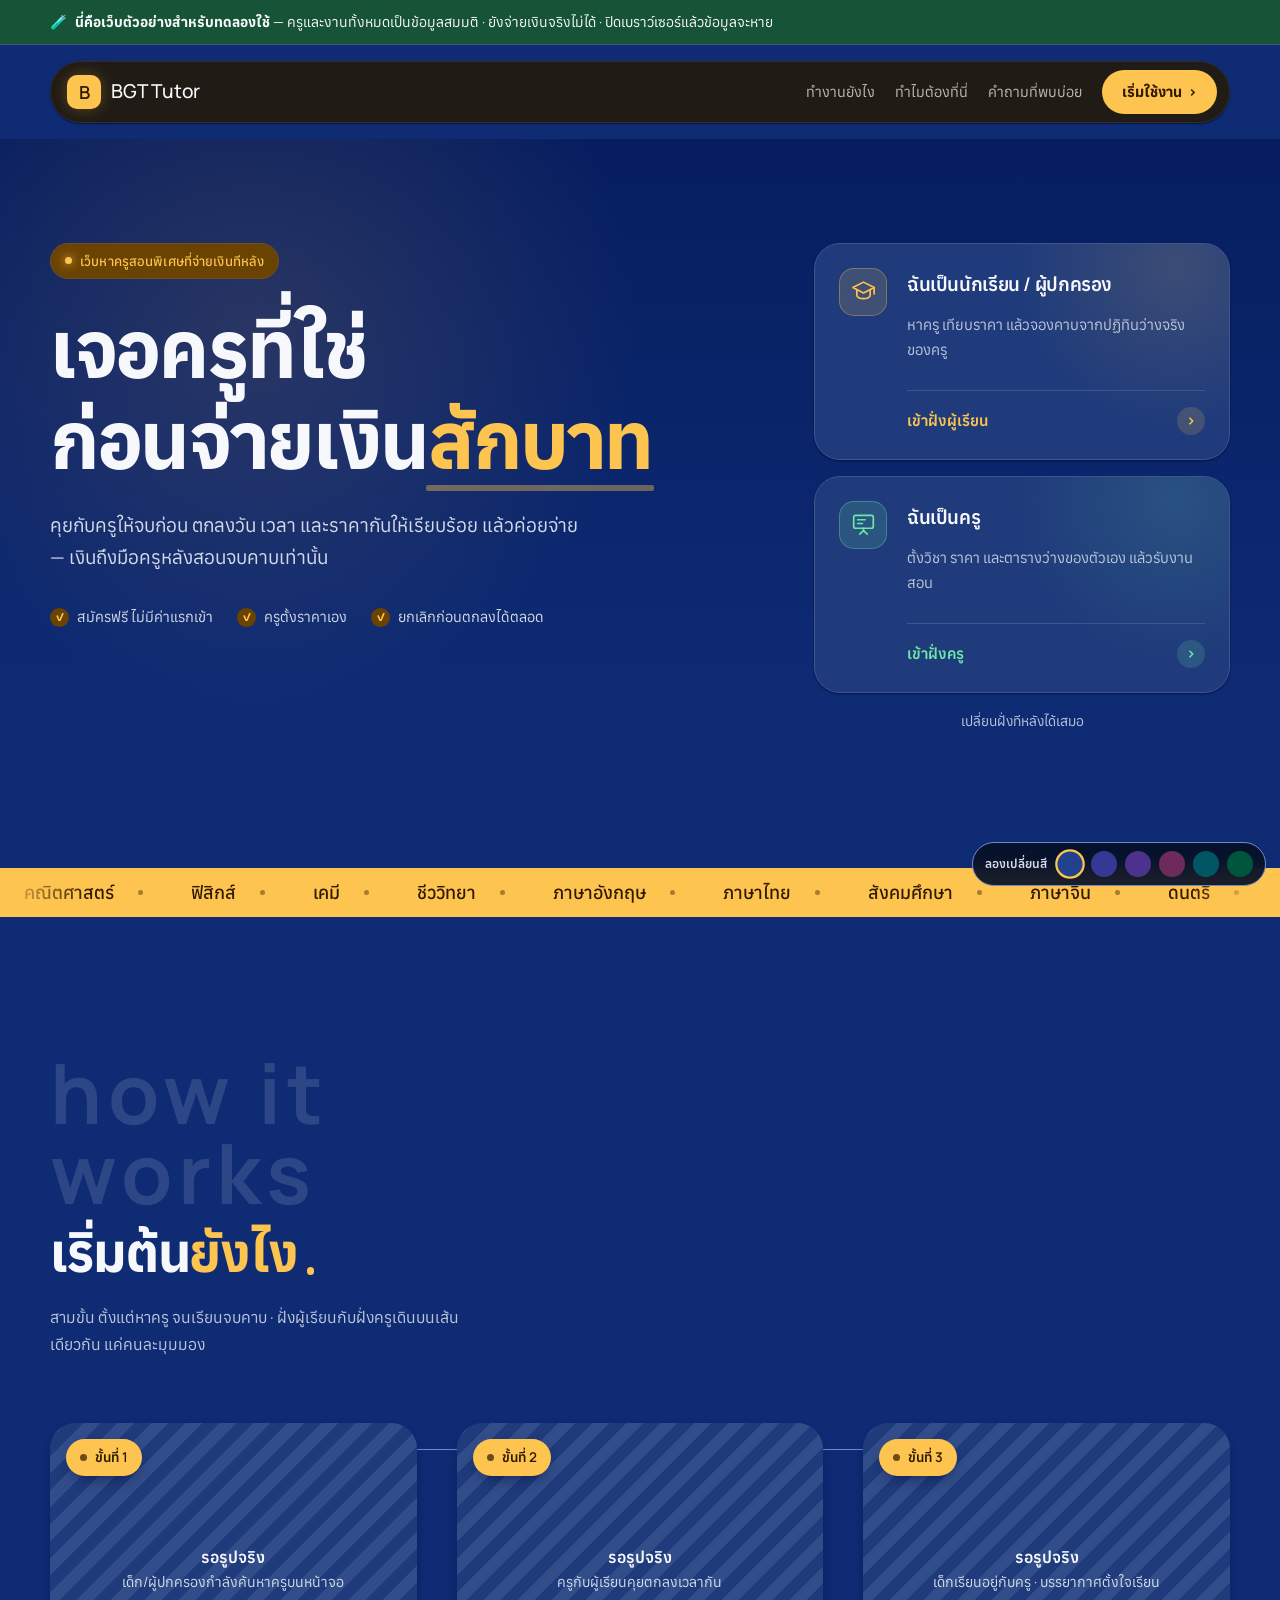
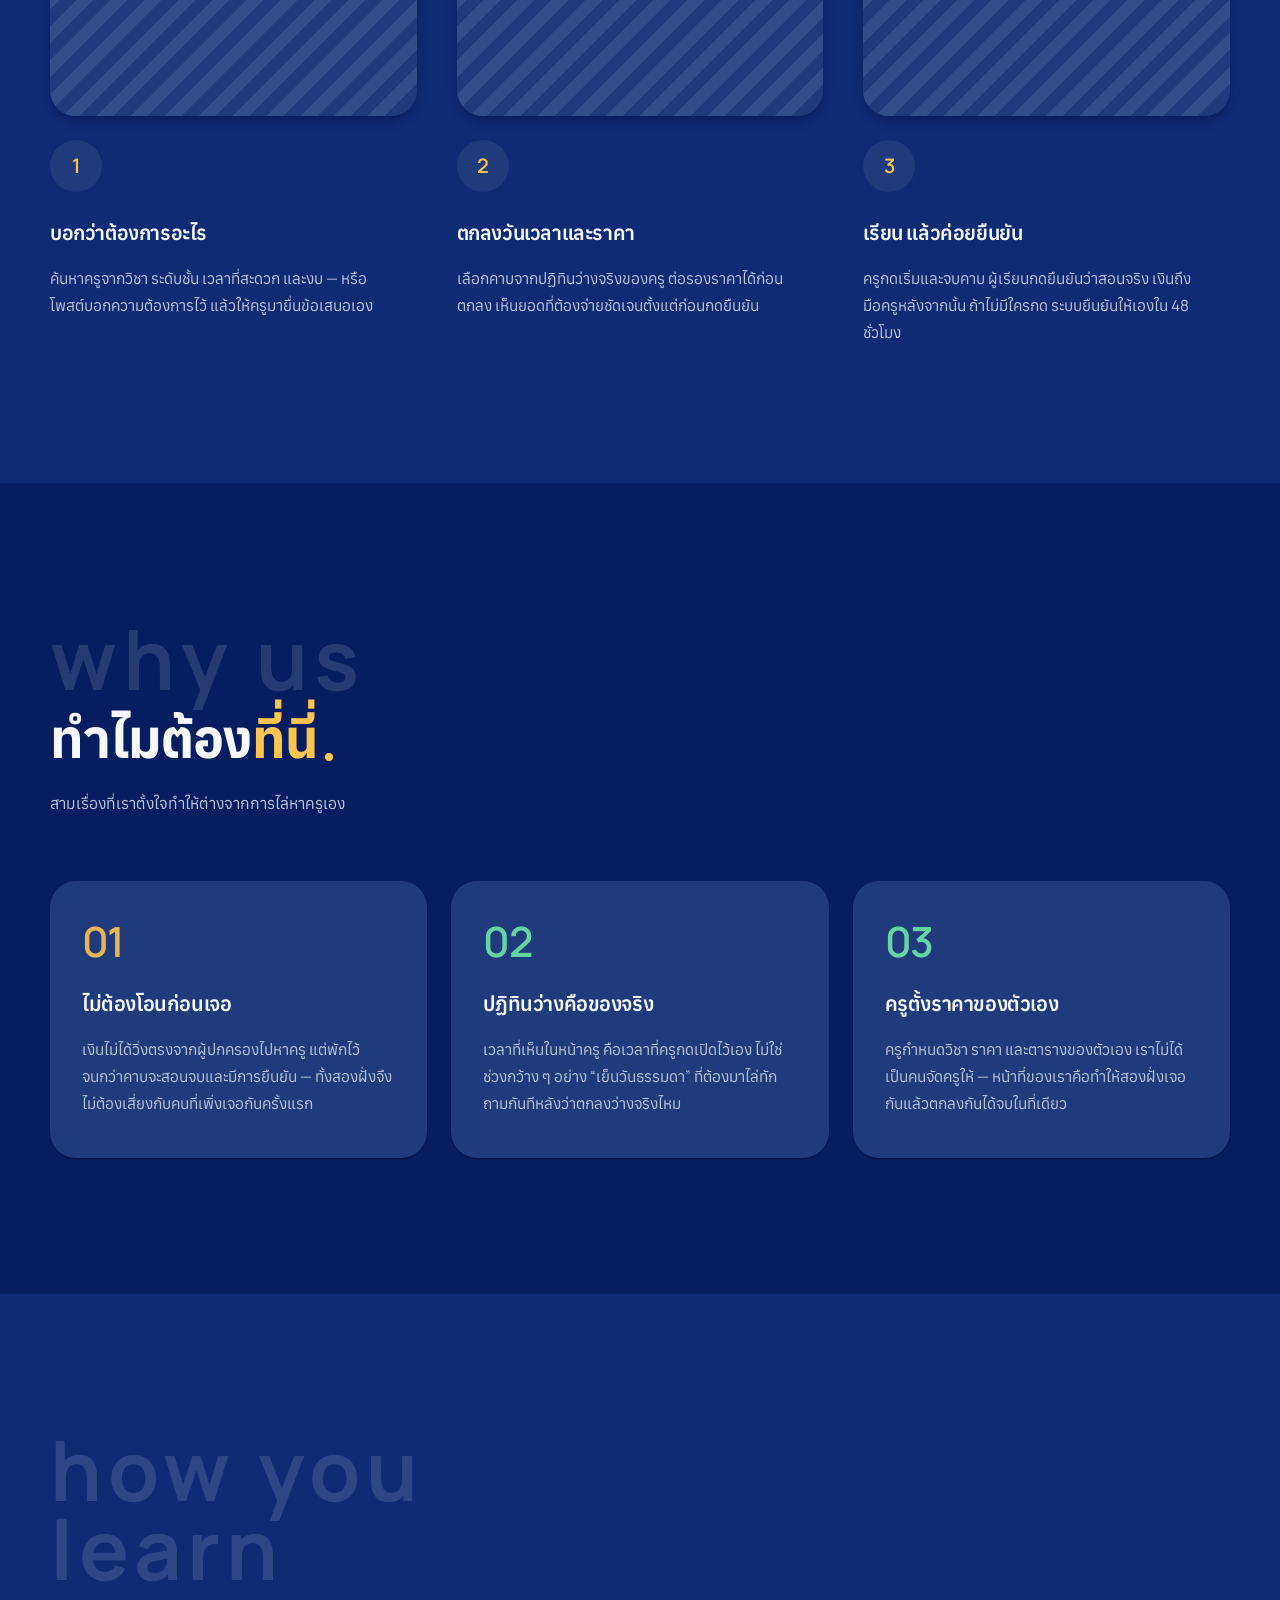
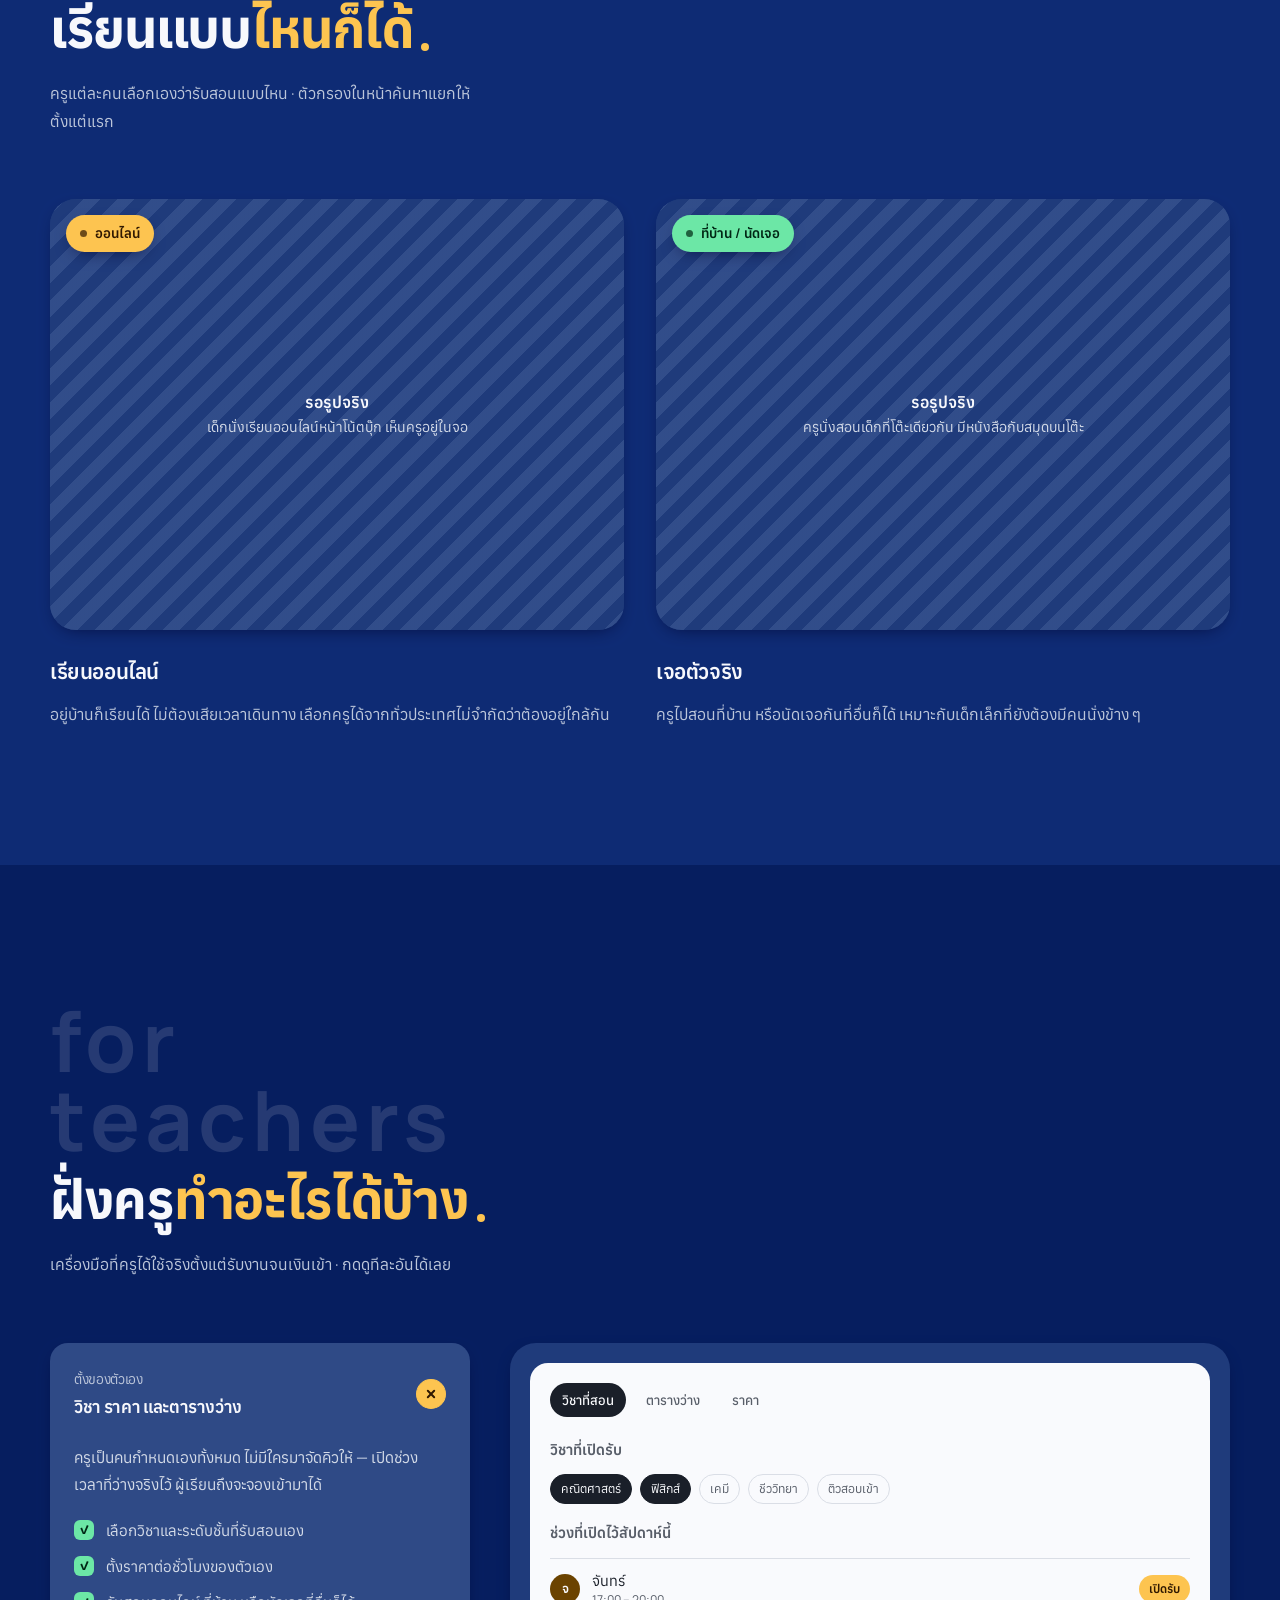
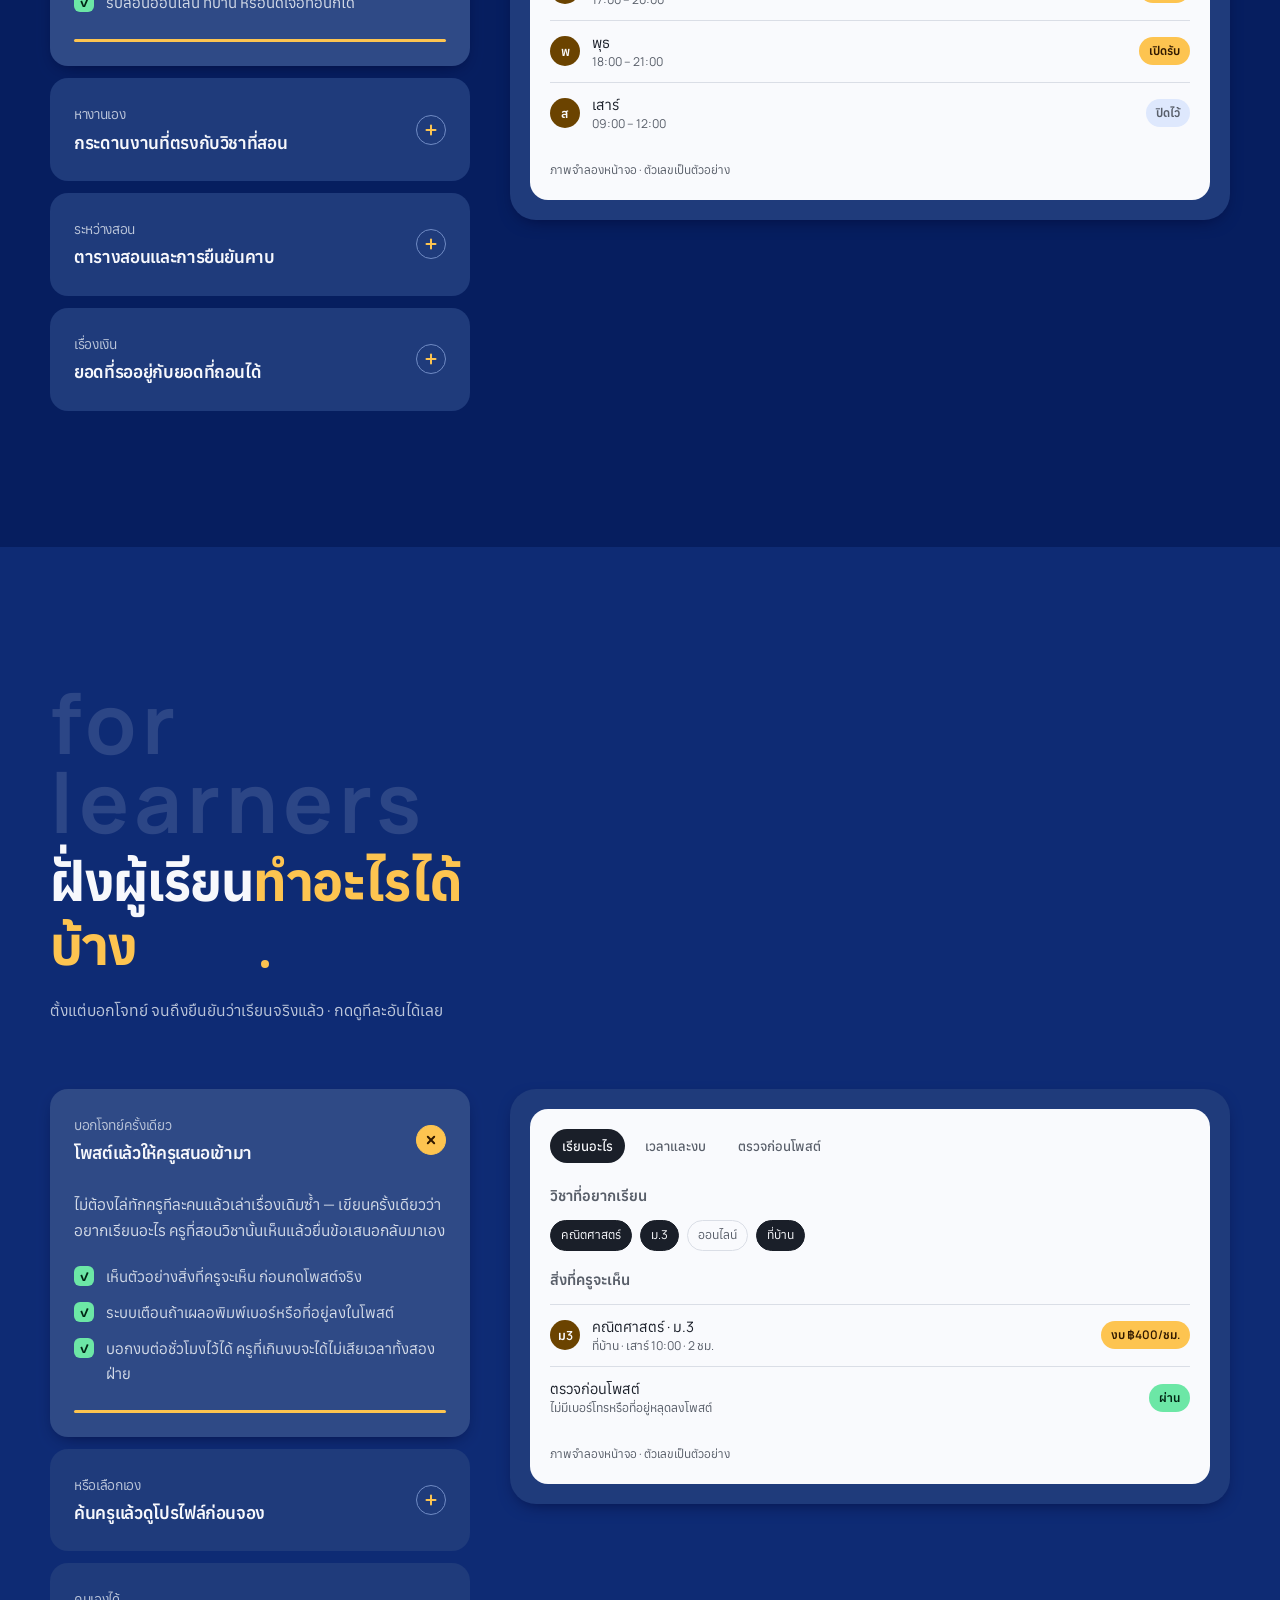
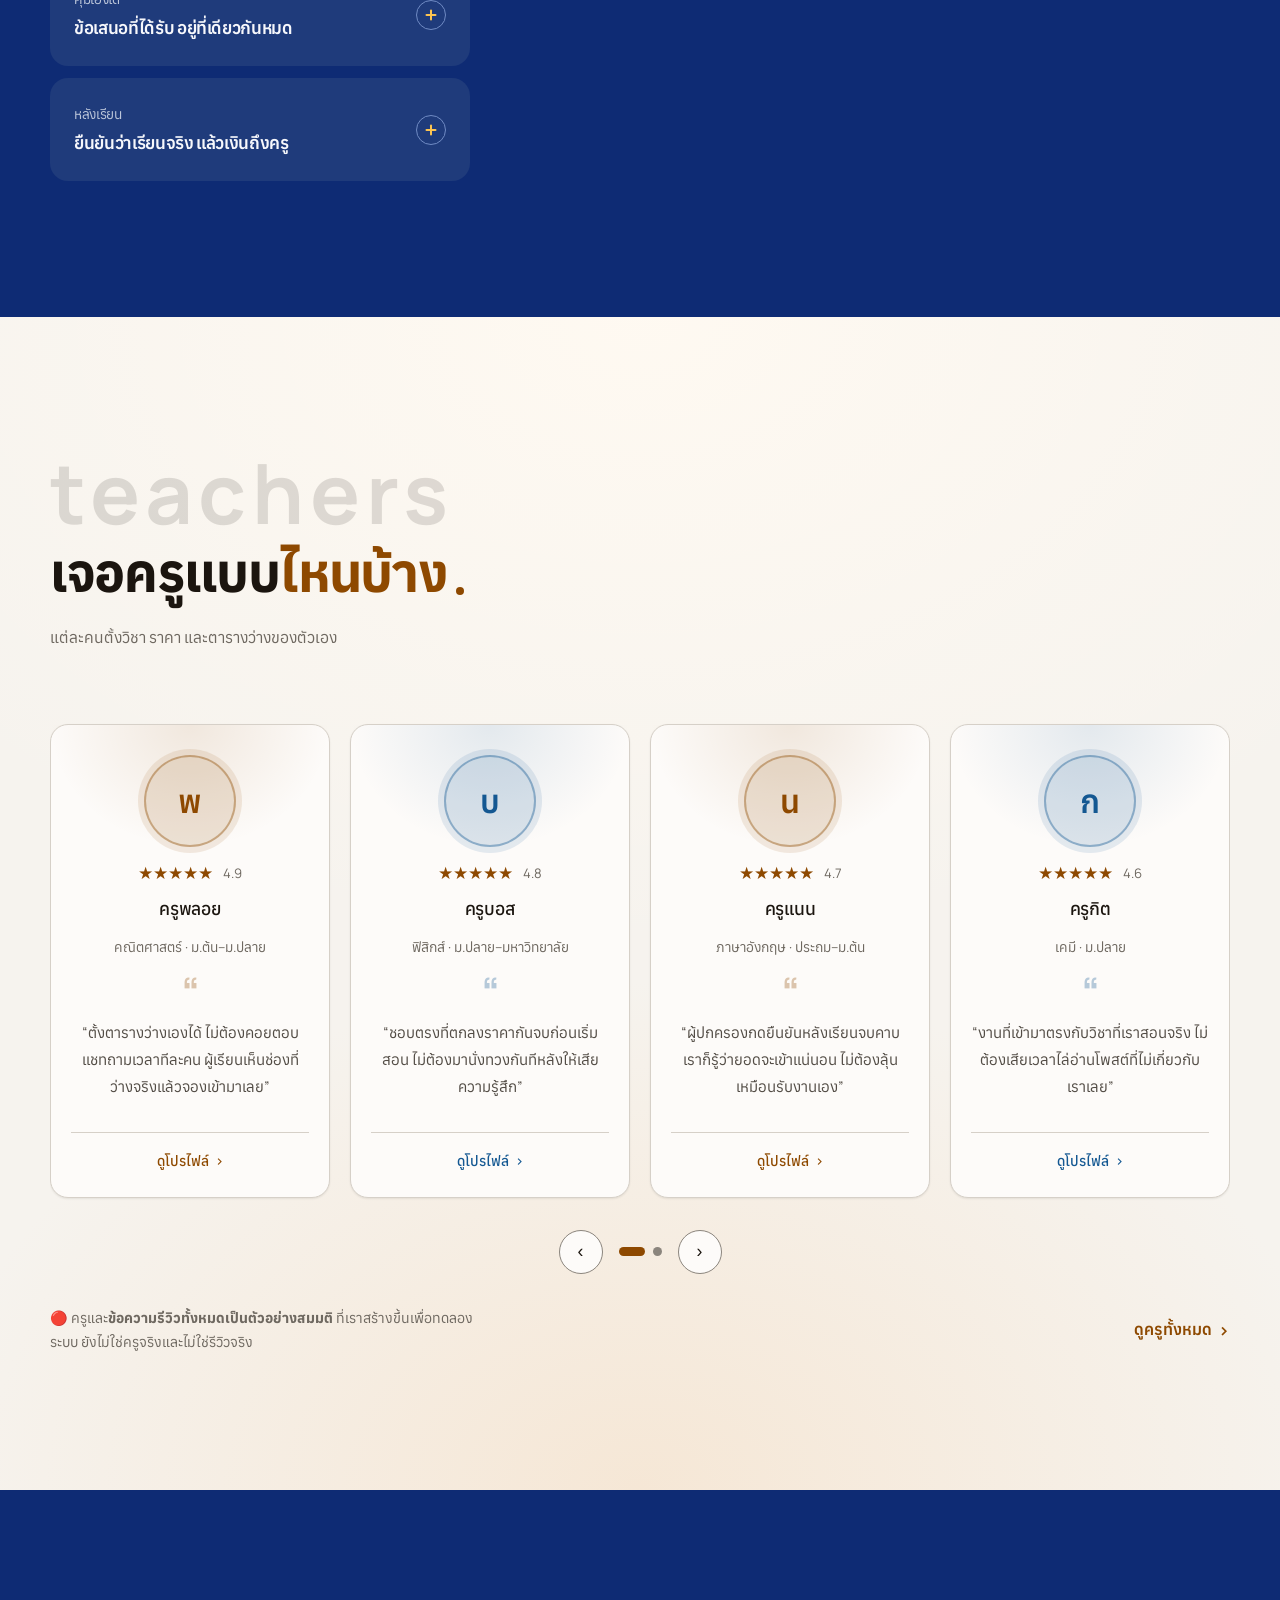
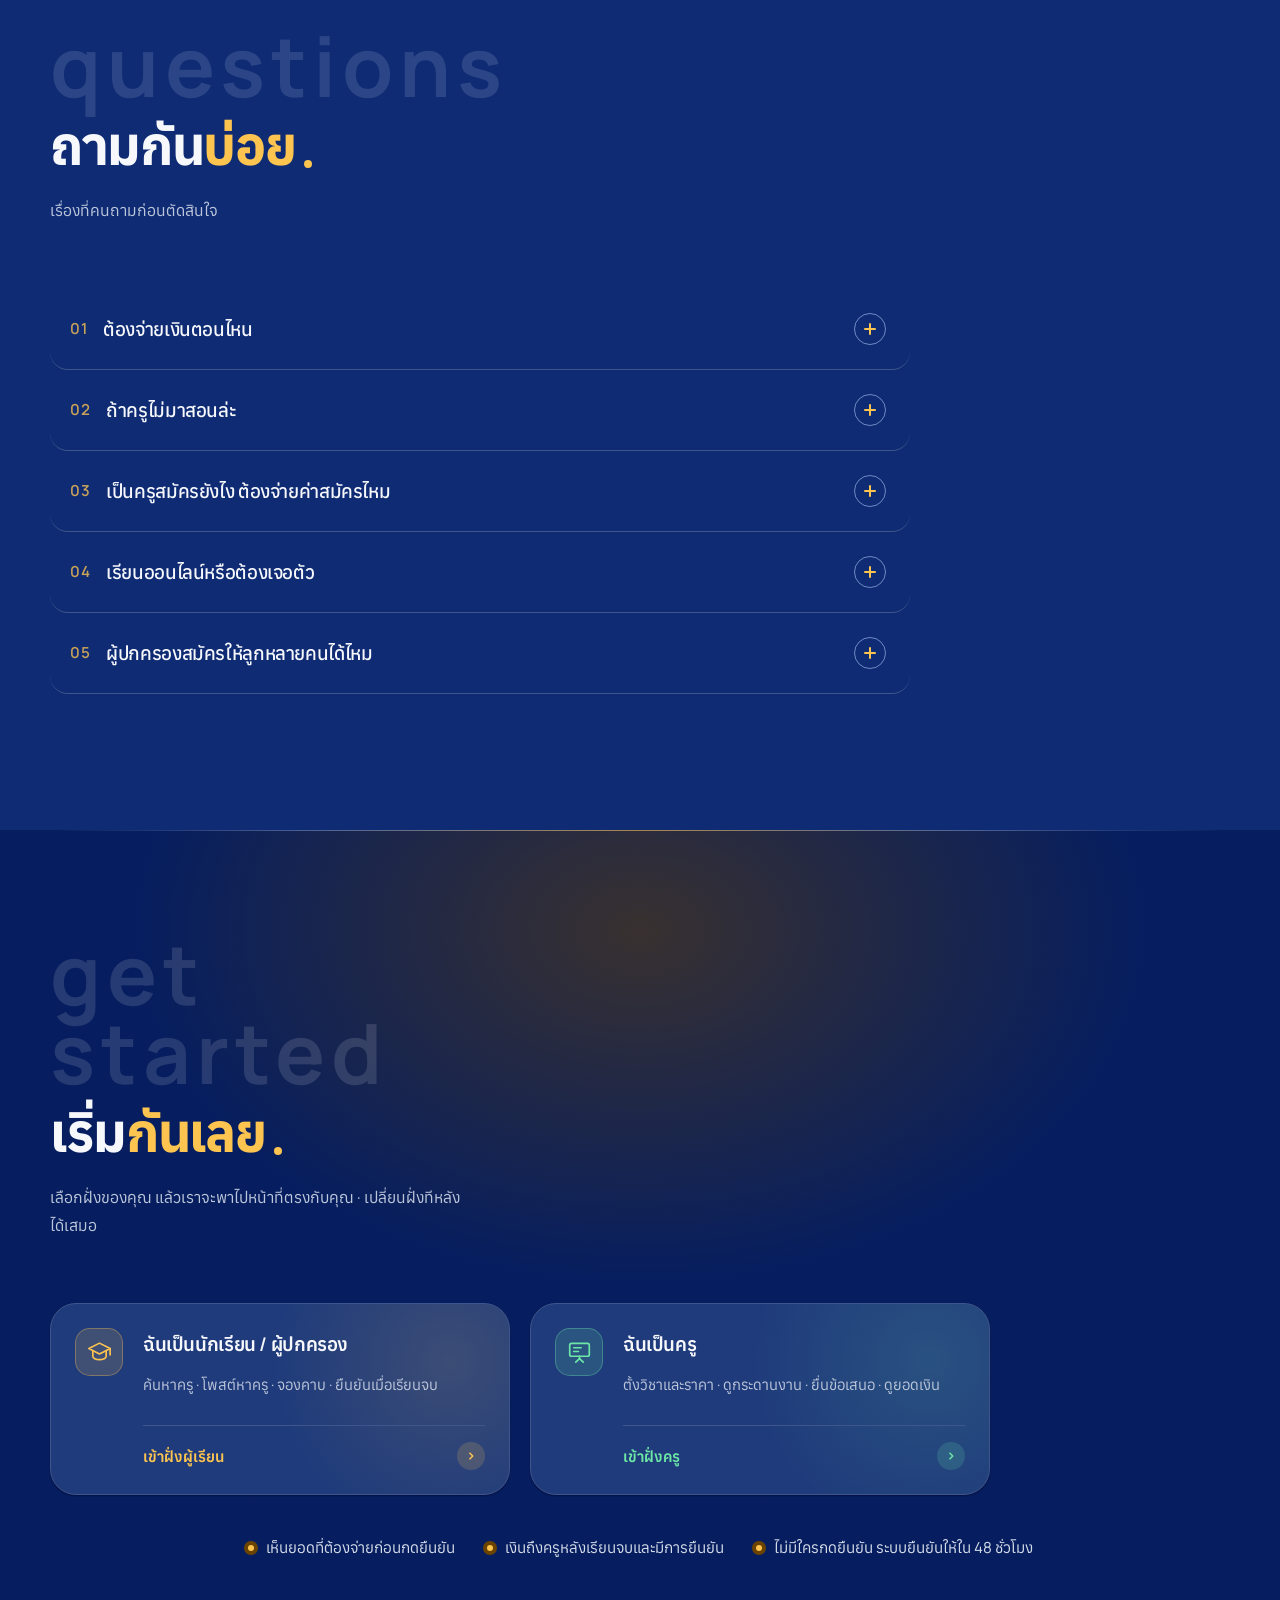
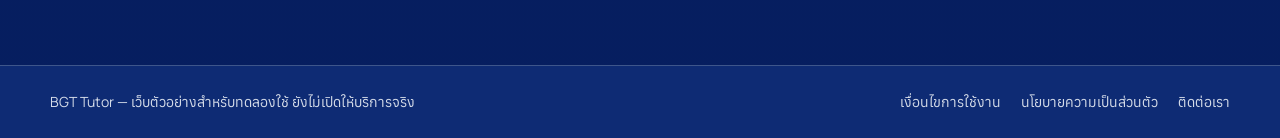
==== index.html @ 6562adda "ต้นแบบเว็บ BGT Tutor — ฝั่งครู 5 หน้า + ฝั่งผู้เรียน 7 หน้า HTML/CSS/JS ล้วน ไม่มี build step - teac" ====
<!DOCTYPE html>
<!--
  หน้าแรกตัวจริง v2 — สร้าง 2026-08-27 · รื้อรอบ 2 ตามแนว Apple 2026-08-28

  🔴 ประวัติการเลือกธีม (อย่าวนกลับไปเสนอของที่ตกไปแล้ว):
     - "ครามสด" (คราม+ปะการัง พื้นสว่าง) -> ❌ Owner ตีตก: "ดูงานเขียนเว็บปี ค.ศ.2000-2002"
     - "หมึกกลางคืน" (พื้นเข้ม+เขียวมิ้นต์) -> ✅ ชอบพื้นเข้ม / ❌ เขียวมิ้นต์ "ประหลาดสำหรับเว็บการศึกษา"
     -> ธีมที่ใช้ = พื้นเข้มโทนอุ่น + เหลืองอำพัน (แสงโคมไฟอ่านหนังสือ)

  🍎 รอบ 2 — Owner สั่ง "ไปศึกษาเว็บ Apple" (LOG 186) สิ่งที่เอามาใช้:
     1. ซอยหน้าเป็น "แผ่น" (slab) เรียงลงมา แต่ละแผ่นจบในตัว มีพื้นหลังของตัวเอง
     2. แผ่นสลับพื้นหลัง — เข้ม / เข้มอ่อนลง / **แทรกแผ่นสว่าง 1 แผ่นกลางหน้า**
     3. หัวเรื่องแต่ละแผ่นใหญ่มากและวางกลาง + คำอธิบายบรรทัดเดียว
     4. CTA เป็นลิงก์ตัวหนังสือ + ลูกศร ไม่ใช่ปุ่มทึบ
     5. ทิ้งการ์ดขอบบาง -> เปลี่ยนเป็นแผ่นทึบมุมโค้งใหญ่ ไม่มีขอบ
     ❌ ไม่เอามา: รูปสินค้าเป็นพระเอก (เราไม่มีรูปจริง ใส่รูปสต็อกจะดูโหลกว่าเดิม)

  🔴 สำหรับ session ถัดไป:
  1. หน้านี้ประกาศสีเองใน :root "ทับ" tokens.css โดยตั้งใจ -> 10 หน้าที่ approve ไม่ถูกกระทบ
     ถ้า Owner เคาะ ต้องย้าย :root ไปทับ tokens.css + แก้ design.md + ไล่ดูทั้ง 11 หน้า
  2. กฎ design.md ที่แหกไว้: ข้อ 4 (พื้นเข้ม · สมอสี 72 · สีเน้น 2 ตัว · มีตารางเส้น+แสงจาง)
     ข้อ 5 (Kanit+Noto Sans Thai) · ข้อ 7 (motion 4 ชิ้น) · ข้อ 8 (ไม่มีปุ่มทึบเลย)
  3. ครูตัวอย่างเป็นข้อมูลสมมติ ห้ามใส่ตัวเลขที่ยังไม่มีจริง
-->
<html lang="th">
<head>
<meta charset="UTF-8">
<meta name="referrer" content="same-origin">
<meta name="viewport" content="width=device-width, initial-scale=1">
<meta name="color-scheme" content="dark">
<title>BGT Tutor — หาครูสอนพิเศษที่ใช่ สำหรับลูกคุณ</title>
<link rel="preconnect" href="https://fonts.googleapis.com">
<link rel="preconnect" href="https://fonts.gstatic.com" crossorigin>
<link href="https://fonts.googleapis.com/css2?family=Anuphan:wght@300..700&family=Manrope:wght@300..800&display=swap" rel="stylesheet">
<link rel="stylesheet" href="shared/tokens.css">
<style>
/* Hallmark · pre-emit critique: P5 H5 E5 S5 R4 V5
 * genre: atmospheric x modern-minimal · macrostructure: Marquee Hero + Feature Stack (แผ่นเรียง)
 * theme: หมึกอุ่น-อำพัน · nav: N5 Floating pill ติดหนึบ · footer: Ft2
 * enrichment: Tier-A pure CSS (ตารางเส้น + แสงอุ่น) · ไม่มีไฟล์รูปสักไฟล์
 * motion 4 ชิ้น: hero settle · reveal ตอนเลื่อน · แผ่นย่อยยก · ลูกศร FAQ หมุน
 */

/* ═══════ ธีม "น้ำเงินแบรนด์ + อำพัน" (v3 · 2026-08-30) ═══════
   🔴 ที่มา: Owner ส่งภาพ GoStudent + Outschool มาแล้วบอกว่าชอบทั้งคู่
   สิ่งที่ 2 เว็บนั้นมีเหมือนกันและของเดิม (v2) ไม่มี:
     1. พื้นไม่ใช่ "เทาเข้มกลาง ๆ" แต่เป็น **สีแบรนด์สด** เต็มพื้นที่
     2. สลับแผ่นสี <-> แผ่นสว่าง ตลอดหน้า
     3. รูปถ่ายจริงของคนเรียน + ป้ายกลมลอยบนรูป
     4. ตัวหนังสือหัวเรื่องหนากว่าปกติมาก
   -> v3 = เอาอำพันที่ Owner ผ่านแล้วมาวางบนพื้นน้ำเงินแทนพื้นเกือบดำ
      (อำพันบนน้ำเงิน = คู่สีเดียวกับปุ่มเหลืองบนพื้นม่วงของ Outschool)
   ⚠️ ห้ามขยับ lightness โดยไม่ตรวจ contrast ซ้ำ */
:root{
  /* 🔑 สีแบรนด์ทั้งชุดคุมด้วย 2 ตัวเลขนี้ตัวเดียว — เปลี่ยน 2 บรรทัดนี้ = เปลี่ยนสีทั้งเว็บ
     --bh = องศาสี (hue) · --bc = ความสด (chroma)
     ชุดสีสำเร็จอยู่ในบล็อก [data-theme] ข้างล่าง (แถบเลือกสีมุมจอเรียกใช้) */
  --bh: 264;      /* น้ำเงิน */
  --bc: 0.130;

  --paper:      oklch(32%   var(--bc)                       var(--bh));
  --paper-2:    oklch(27%   calc(var(--bc) * .92)           var(--bh));
  --surface:    oklch(37%   calc(var(--bc) * .88)           var(--bh));
  --surface-2:  oklch(42%   calc(var(--bc) * .81)           var(--bh));

  --ink:        oklch(98%   0.005 var(--bh));
  --ink-2:      oklch(89%   0.020 var(--bh));
  /* 82.5% ไม่ใช่ 81% — ที่ 81% ชุดสี teal ตกเกณฑ์ที่ 4.45:1 (วัดจริง 2026-08-30) */
  --muted:      oklch(82.5% 0.030 var(--bh));

  --accent:      oklch(85%   0.145 82);   /* เหลืองอำพัน — สีเน้นเดิมที่ Owner ผ่านแล้ว */
  --accent-text: oklch(85%   0.145 82);
  --accent-ink:  oklch(24%   0.060 70);
  --accent-soft: oklch(42%   0.090 72);

  --accent-2:      oklch(84% 0.145 158);  /* เขียวมิ้นต์ = สีรอง แยกฝั่งครู (ท่า GoStudent) */
  --accent-2-text: oklch(84% 0.145 158);
  --accent-2-soft: oklch(40% 0.080 158);

  --rule:    oklch(46% calc(var(--bc) * .7) var(--bh));
  --rule-2:  oklch(64% calc(var(--bc) * .7) var(--bh));
  --focus:   oklch(85% 0.145 82);
  --subject: oklch(84% 0.145 158);
  --subject-ink: oklch(24% 0.060 158);

  /* 🔤 ฟอนต์ชุดใหม่ 2026-08-30 (LOG 193) — เลิกใช้ Kanit
     เหตุผล: Owner ว่า "ฟอนต์มันดูไม่มืออาชีพเลย" · Kanit เป็นฟอนต์ display ที่ใช้เกลื่อน
     ในโฆษณาไทย/ปกคลิป เลยอ่านแล้วรู้สึกทั่วไป ยิ่งน้ำหนัก 700 ยิ่งชัด
     🔑 เรียง Manrope ไว้หน้า Anuphan โดยตั้งใจ:
        Manrope ไม่มีชุดอักษรไทย -> ตัวอังกฤษกับตัวเลขได้ Manrope (ฟอนต์ตัวจริงของ GoStudent)
        ส่วนตัวไทยตกไปใช้ Anuphan (Cadson Demak) โดยอัตโนมัติ = ได้ทั้งสองอย่างในสแตกเดียว
     ⚠️ ห้ามสลับลำดับ ถ้าเอา Anuphan ขึ้นก่อน ตัวอังกฤษจะไม่ได้ Manrope */
  --f-display: 'Manrope','Anuphan','Noto Sans Thai',system-ui,sans-serif;
  --f-body:    'Manrope','Anuphan','Noto Sans Thai','Leelawadee UI',Tahoma,sans-serif;

  --s1:4px; --s2:8px; --s3:12px; --s4:16px; --s5:20px; --s6:24px;
  --s8:32px; --s10:40px; --s12:48px; --s16:64px; --s20:80px; --s24:104px; --s32:136px;

  --r-sm:8px; --r-md:12px; --r-lg:18px; --r-xl:26px; --r-pill:999px;

  --ease-out:cubic-bezier(.16,1,.3,1);
  --dur-1:130ms; --dur-2:220ms; --dur-3:520ms;

  --lift-1:0 1px 2px oklch(12% .09 var(--bh)/.55);
  --lift-2:0 6px 18px -8px oklch(12% .09 var(--bh)/.75);
  --lift-3:0 22px 46px -22px oklch(12% .09 var(--bh)/.9);
}

/* ═══════ แผ่นสว่าง — ท่าของ Apple: แทรกแผ่นสว่างกลางหน้ามืด ═══════
   สลับค่า token เฉพาะในขอบเขตนี้ ไม่ได้แตะ :root
   ผ่าน WCAG ครบ 9 คู่ — เนื้อความ 16.37:1 · ลิงก์อำพันเข้ม 6.11:1 · ขอบ 3.29:1 */
.slab--light{
  --paper:      oklch(96.5% 0.008 78);
  --paper-2:    oklch(93.5% 0.010 78);
  --surface:    oklch(99%   0.004 78);
  --surface-2:  oklch(93.5% 0.010 78);
  --ink:        oklch(20%   0.015 68);
  --ink-2:      oklch(42%   0.014 70);
  --muted:      oklch(52%   0.014 70);
  --accent-text:   oklch(48% 0.125 62);   /* อำพันเข้มขึ้น เพื่ออ่านออกบนพื้นสว่าง */
  --accent-soft:   oklch(93% 0.045 72);
  --accent-2-text: oklch(45% 0.115 250);
  --accent-2-soft: oklch(92% 0.040 250);
  --rule:    oklch(86% 0.013 78);   /* เข้มขึ้นนิดเพื่อให้ขอบการ์ดขาวยังเห็นบนพื้นไล่สี */
  --rule-2:  oklch(62% 0.014 78);
  --focus:   oklch(48% 0.125 62);
  --subject: oklch(45% 0.100 152);
  --subject-ink: oklch(99% 0.004 78);
  --lift-1:0 1px 2px oklch(20% .015 68/.08);
  --lift-2:0 8px 22px -10px oklch(20% .015 68/.22);
  --lift-3:0 22px 46px -22px oklch(20% .015 68/.3);
  color:var(--ink);
  /* ลูกเล่นที่ยืมจาก orange-thailand: พื้นไล่สีอุ่นอ่อน ๆ ไม่ใช่พื้นเรียบตัน
     ⚠️ จุดที่เข้มสุดของไล่สี = oklch(93.5%) -> หมึก 20% ยังได้ 14.9:1 (เกณฑ์ 4.5) */
  background:
    radial-gradient(120% 90% at 50% 0%, oklch(98.5% .012 78) 0%, transparent 60%),
    radial-gradient(90% 70% at 50% 100%, oklch(93.5% .028 72) 0%, transparent 62%),
    var(--paper);
}

*{box-sizing:border-box}
html,body{margin:0;padding:0;overflow-x:clip}
html{scroll-behavior:smooth;background:oklch(16.5% .010 68)}
@media (prefers-reduced-motion: reduce){html{scroll-behavior:auto}}
body{
  background:var(--paper);color:var(--ink);font-family:var(--f-body);
  line-height:1.7;-webkit-font-smoothing:antialiased;text-rendering:optimizeLegibility;
}
a{color:inherit}
:focus-visible{outline:2px solid var(--focus);outline-offset:3px;border-radius:var(--r-sm)}
.wrap{width:min(1180px,100% - 44px);margin-inline:auto}
@media(max-width:430px){.wrap{width:min(1180px,100% - 28px)}}

.skip{position:absolute;left:-9999px}
.skip:focus{
  left:var(--s4);top:var(--s4);z-index:600;background:var(--surface);color:var(--ink);
  padding:var(--s3) var(--s4);border-radius:var(--r-md);box-shadow:var(--lift-3);
  min-height:44px;display:inline-flex;align-items:center;
}

/* ── แถบพูดความจริงว่ายังเป็นต้นแบบ (SYSTEM ข้อ 7) ────────────── */
.proto{background:var(--accent-2-soft);color:var(--ink);font-size:.875rem;border-bottom:1px solid var(--rule)}
.proto .wrap{padding:10px 0;display:flex;gap:var(--s2);align-items:flex-start}

/* ── N5 Floating pill · ติดหนึบบนสุด ────────────────────────── */
.nav{position:sticky;top:0;z-index:200;padding-block:var(--s4);transition:padding var(--dur-2) var(--ease-out)}
.nav::before{content:"";position:absolute;inset:0;background:oklch(16.5% .010 68);opacity:0;
  transition:opacity var(--dur-2) var(--ease-out)}
.nav.is-stuck{padding-block:var(--s2)}
.nav.is-stuck::before{opacity:1}
.pill{
  position:relative;width:min(1180px,100% - 44px);margin-inline:auto;
  display:flex;align-items:center;gap:var(--s4);
  background:oklch(22.5% .013 68);border:1px solid oklch(30% .012 68);border-radius:var(--r-pill);
  padding:var(--s2) var(--s3) var(--s2) var(--s4);min-height:60px;box-shadow:var(--lift-1);
  transition:box-shadow var(--dur-2) var(--ease-out),border-color var(--dur-2) var(--ease-out);
  color:oklch(98% .005 260);
}
.nav.is-stuck .pill{box-shadow:0 6px 18px -8px oklch(12% .09 264/.75);border-color:oklch(64% .09 264)}
@media(max-width:430px){.pill{width:min(1180px,100% - 28px);border-radius:var(--r-lg)}}
.logo{display:flex;align-items:center;gap:10px;text-decoration:none;font-weight:500;min-height:44px}
.logo-mark{
  width:34px;height:34px;border-radius:10px;flex:none;
  background:oklch(85% .145 82);color:oklch(24% .06 70);
  display:grid;place-items:center;font-family:var(--f-display);font-weight:600;font-size:18px;
  box-shadow:0 0 18px -4px oklch(80% .135 72/.55);
}
.logo-text{font-family:var(--f-display);font-weight:500;font-size:1.2rem;letter-spacing:-.01em}
.nav-links{margin-inline-start:auto;display:flex;align-items:center;gap:var(--s2) var(--s5);
  font-size:.9rem;flex-wrap:wrap;justify-content:flex-end}
.nav-links a{
  min-height:44px;display:inline-flex;align-items:center;text-decoration:none;
  color:oklch(79% .012 78);white-space:nowrap;position:relative;
}
.nav-links a::after{
  content:"";position:absolute;left:0;right:0;bottom:11px;height:2px;background:oklch(85% .145 82);
  transform:scaleX(0);transform-origin:left;transition:transform var(--dur-2) var(--ease-out);
}
.nav-links a:hover{color:oklch(98% .005 260)}
.nav-links a:hover::after{transform:scaleX(1)}
.nav-side{color:oklch(81% .03 260);white-space:nowrap;font-size:.86rem}
@media(max-width:700px){.nav-links .hide-sm{display:none}}

/* ══════════════ แผ่น (slab) — หน่วยหลักของหน้านี้ ══════════════
   Apple: แต่ละก้อนจบในตัว มีพื้นหลังของตัวเอง เว้นบน-ล่างเยอะ */
.slab{padding-block:var(--s32);position:relative;overflow:clip}
@media(max-width:760px){.slab{padding-block:var(--s20)}}
.slab--dim{background:var(--paper-2)}
.slab--tight{padding-block:var(--s24)}

/* หัวแผ่น — ชิดซ้าย (ท่า Orange · อ่านลื่นกว่าวางกลาง)
   ลำดับ: หมุดคำใหญ่ -> ป้ายเล็ก -> หัวเรื่อง -> บรรทัดขยาย */
.slab-head{text-align:left;max-width:34ch;margin-bottom:var(--s16)}
@media(max-width:760px){.slab-head{margin-bottom:var(--s10)}}
.slab-head.is-wide{max-width:42ch}

/* 🔴 หมุดคำใหญ่ — ยืมท่า Orange (เขาใช้ 68-85px หนา 900 ถ่าง 15px)
   ⚠️ ใช้ "คำอังกฤษ" เท่านั้น ห้ามใช้ภาษาไทย — ถ่างตัวอักษรกว้างแบบนี้
      จะทำให้สระบน-ล่าง/วรรณยุกต์ของไทยหลุดจากพยัญชนะ (กับดักเดียวกับตัวหนังสือแนวตั้ง)
   เว็บ Orange เองก็เป็นเว็บไทยแต่ใช้หมุดเป็นอังกฤษเหมือนกัน */
.slab-mark{
  display:block;font-family:var(--f-display);font-weight:700;
  font-size:clamp(2.4rem,7vw,5.2rem);line-height:.95;letter-spacing:.07em;
  color:var(--ink);opacity:.13;margin:0 0 var(--s2);
  text-transform:lowercase;user-select:none;
}
/* ❌ .eyebrow-sm ถูกตัดทิ้ง 2026-08-28 — 2 เหตุผล:
   1. ซ้ำซ้อนกับหมุดคำใหญ่ที่บอกหมวดอยู่แล้ว
   2. 🔴 ป้ายเป็นภาษาไทยแต่ถ่างตัวอักษรกว้างแบบ Orange (.26em) -> สระบน-ล่างหลุดจากพยัญชนะ
      (กับดักเดียวกับ HP1 vertical-rail ที่ Owner ทักไปแล้ว) */
/* น้ำหนัก 500 ไม่ใช่ 600 — ท่า Orange: ความเด่นมาจาก "ขนาด" ไม่ใช่ "ความหนา" */
/* ⚠️ ใช้ break-word ไม่ใช่ anywhere — anywhere ตัดกลางคำไทยได้ (สระ/วรรณยุกต์แยกจากพยัญชนะ)
   break-word ตัดเฉพาะตอนคำยาวเกินกล่องจริง ๆ และปล่อยให้เบราว์เซอร์ตัดคำไทยตามหลักภาษา */
.slab-head h2{
  font-family:var(--f-display);font-weight:700;
  font-size:clamp(1.9rem,4.6vw,3.3rem);line-height:1.22;letter-spacing:-.025em;
  margin:0;overflow-wrap:break-word;
}
.slab-head h2 em{font-style:normal;color:var(--accent-text);position:relative}   /* คำเน้นสีอำพัน 1 คำต่อหัวข้อ */
/* จุดกลมเล็กท้ายหัวข้อ — ลายเซ็นที่ยืมจาก orange-thailand
   🔴 ต้องเป็น position:absolute เท่านั้น
      ลองมาแล้ว 2 แบบและพังทั้งคู่ (2026-08-28): ::after ของ h2 และ inline-block ใน em
      -> จุดกินความกว้างบรรทัด แล้วตกไปอยู่บรรทัดใหม่คนเดียว (วัดได้ em มี 2 กล่อง คนละบรรทัด)
      absolute = ไม่เข้าไปยุ่งกับการตัดบรรทัดเลย */
.slab-head h2 em::after{
  content:"";position:absolute;left:100%;bottom:.24em;
  width:.15em;height:.15em;border-radius:50%;background:var(--accent-text);
  margin-inline-start:.16em;
}
.slab-sub{
  margin:var(--s5) 0 0;max-width:54ch;color:var(--muted);font-size:.98rem;line-height:1.75;
}

/* ลิงก์แบบ Apple: ตัวหนังสือ + ลูกศร ไม่มีกล่อง ไม่มีพื้น */
.chevlink{
  font-family:var(--f-display);font-weight:600;font-size:1rem;color:var(--accent-text);
  text-decoration:none;min-height:44px;display:inline-flex;align-items:center;gap:6px;
}
.chevlink .arw{transition:transform var(--dur-2) var(--ease-out);font-size:1.15em;line-height:1}
.chevlink:hover .arw{transform:translateX(4px)}
.chevlink:hover{text-decoration:underline;text-underline-offset:6px}
.chevlink--2{color:var(--accent-2-text)}
.link-row{display:flex;gap:var(--s4) var(--s8);flex-wrap:wrap;margin-top:var(--s10)}

/* ปุ่มทึบทรงแคปซูล — ท่า Orange (เขาใช้ "GET A QUOTE" สีทอง)
   🔴 มีได้ปุ่มเดียวทั้งหน้า และต้องไม่ใช่ปุ่มเลือกฝั่ง (2 ประตูต้องเท่ากัน ห้ามชี้นำ)
      -> วางไว้ที่แถบบน ทำหน้าที่แค่ "พาลงไปที่ช่องเลือกฝั่ง" ไม่ได้เลือกฝั่งแทนคน */
.btn-pill{
  background:oklch(85% .145 82);color:oklch(24% .06 70);
  /* 700 ไม่ใช่ 600 — Owner สั่ง 2026-08-30 "ฟอนต์ไทยในปุ่มขอตัวหนาหน่อย ให้สะดุดตา แต่ไม่หนาเกินไป"
     Anuphan ที่น้ำหนักเดียวกันดูบางกว่า Manrope อยู่แล้ว ปุ่มไทยเลยต้องขยับขึ้นหนึ่งขั้น */
  font-family:var(--f-display);font-weight:700;font-size:.9rem;
  border-radius:var(--r-pill);padding:0 var(--s5);min-height:42px;
  display:inline-flex;align-items:center;gap:6px;text-decoration:none;white-space:nowrap;
  transition:transform var(--dur-1) var(--ease-out),box-shadow var(--dur-2) var(--ease-out);
}
.btn-pill:hover{transform:translateY(-1px);box-shadow:0 6px 18px -6px oklch(80% .135 72/.5)}
.btn-pill:active{transform:translateY(0)}
.nav-links a.btn-pill::after{display:none}
/* 🔴 ต้องเขียน .nav-links a.btn-pill (ไม่ใช่ .btn-pill เฉย ๆ)
   เพราะ .nav-links a มีน้ำหนัก selector สูงกว่า จะทับสีตัวหนังสือของปุ่มจนเหลือ 1.01:1
   (Owner เจอเอง 2026-08-28 — ปุ่ม "เริ่มใช้งาน" กลืนกับพื้นปุ่ม)
   ⚠️ ห้ามเปลี่ยนเป็นสีขาว: ขาวบนอำพัน = 1.85:1 ยังตกเกณฑ์ · น้ำตาลเข้มนี้ = 9.52:1 */
.nav-links a.btn-pill,
.nav-links a.btn-pill:hover{color:oklch(24% .06 70)}

/* ══════ แผ่น "ฝั่งครูทำอะไรได้บ้าง" — ท่า Bobbin (Owner ส่งภาพมา 2026-08-30) ══════
   โครงที่ยืมมา: ซ้าย = รายการพับได้ · ขวา = หน้าจอจำลองของแอปที่สลับตามหัวข้อที่เปิด
   ใบที่เปิด = การ์ดสว่าง + รายการติ๊กถูก + เส้นอำพันปิดท้ายใบ
   🔴 หน้าจอจำลองวาดด้วย CSS ล้วน ไม่มีไฟล์รูป — และต้องตรงกับของที่ระบบทำได้จริงเท่านั้น
      ห้ามวาดฟีเจอร์ที่ยังไม่มี (กฎเหล็กข้อ 1: ห้ามขึ้นจอเป็นคำสัญญา) */
.feat{display:grid;gap:var(--s8);grid-template-columns:minmax(0,1fr);align-items:start}
@media(min-width:980px){.feat{grid-template-columns:minmax(0,420px) minmax(0,1fr);gap:var(--s10)}}
.feat-list{display:flex;flex-direction:column;gap:var(--s3)}

.fcard{
  background:var(--surface);border-radius:var(--r-lg);overflow:hidden;
  transition:background var(--dur-2) var(--ease-out),box-shadow var(--dur-2) var(--ease-out);
}
.fcard[open]{background:var(--surface-2);box-shadow:var(--lift-2)}
.fcard summary{
  cursor:pointer;list-style:none;display:flex;align-items:center;gap:var(--s4);
  padding:var(--s6);min-height:44px;
  font-family:var(--f-display);font-weight:600;font-size:1.08rem;letter-spacing:-.02em;
}
.fcard summary::-webkit-details-marker{display:none}
.fcard .ftitle{flex:1 1 auto;min-width:0}
.fcard .flabel{
  display:block;font-family:var(--f-body);font-weight:400;font-size:.86rem;
  color:var(--muted);margin-bottom:2px;
}
/* ปุ่มกลม + -> × (ท่าเดียวกับ Bobbin: ปิดเป็นวงเปล่า เปิดเป็นวงอำพันทึบ) */
.fx{
  flex:none;position:relative;width:30px;height:30px;border-radius:50%;
  border:1px solid var(--rule-2);
  transition:transform var(--dur-2) var(--ease-out),background var(--dur-2) var(--ease-out),
             border-color var(--dur-2) var(--ease-out);
}
.fx::before,.fx::after{
  content:"";position:absolute;left:50%;top:50%;width:11px;height:2px;border-radius:2px;
  background:var(--accent);transform:translate(-50%,-50%);
}
.fx::after{transform:translate(-50%,-50%) rotate(90deg)}
.fcard[open] .fx{transform:rotate(135deg);background:var(--accent);border-color:var(--accent)}
.fcard[open] .fx::before,.fcard[open] .fx::after{background:var(--accent-ink)}
.fcard-body{padding:0 var(--s6) var(--s6)}
.fcard-body>p{margin:0 0 var(--s5);color:var(--ink-2);font-size:.96rem;line-height:1.75}
.fticks{list-style:none;margin:0;padding:0;display:flex;flex-direction:column;gap:var(--s3)}
.fticks li{display:flex;align-items:flex-start;gap:var(--s3);font-size:.94rem;color:var(--ink-2);line-height:1.6}
.fticks .tk{
  flex:none;width:20px;height:20px;border-radius:6px;margin-top:1px;
  background:var(--accent-2);color:oklch(24% .06 158);
  display:grid;place-items:center;font-size:12px;font-weight:700;
}
/* เส้นอำพันปิดท้ายใบที่เปิด — ลายเซ็นของ Bobbin */
.fcard[open] .fcard-body::after{
  content:"";display:block;height:3px;border-radius:3px;background:var(--accent);
  margin-top:var(--s6);
}

/* ── หน้าจอจำลอง (ขวา) ─────────────────────────────────────── */
.feat-view{
  position:relative;border-radius:var(--r-xl);padding:var(--s5);
  background:var(--surface);box-shadow:var(--lift-2);
}
@media(min-width:980px){.feat-view{position:sticky;top:96px}}
.mock{
  --m-paper:oklch(98.5% .004 var(--bh));
  --m-line: oklch(90%   .012 var(--bh));
  --m-ink:  oklch(24%   .020 var(--bh));
  --m-ink2: oklch(48%   .020 var(--bh));
  background:var(--m-paper);color:var(--m-ink);
  border-radius:var(--r-lg);padding:var(--s5);min-height:330px;
  font-size:.9rem;
}
.mock[hidden]{display:none}
.mock-tabs{display:flex;gap:var(--s2);flex-wrap:wrap;margin-bottom:var(--s5)}
.mock-tab{
  font-family:var(--f-display);font-weight:500;font-size:.82rem;
  padding:6px 12px;border-radius:var(--r-pill);color:var(--m-ink2);
}
.mock-tab.is-on{background:var(--m-ink);color:var(--m-paper)}
.mock h4{font-family:var(--f-display);font-weight:600;font-size:.92rem;margin:0 0 var(--s3);color:var(--m-ink2)}
/* auto-fit ไม่ใช่ repeat(3) — ที่จอ 320px ช่องจะแคบเหลือ 63px ตัวเลขเบียดกัน (วัดจริง 2026-08-30) */
.mock-tiles{display:grid;grid-template-columns:repeat(auto-fit,minmax(88px,1fr));gap:var(--s3);margin-bottom:var(--s5)}
.mtile{border:1px solid var(--m-line);border-radius:var(--r-md);padding:var(--s4);text-align:center}
.mtile.is-hi{background:var(--accent);border-color:var(--accent)}
.mtile b{display:block;font-family:var(--f-display);font-weight:600;font-size:1.3rem;letter-spacing:-.02em}
.mtile span{display:block;font-size:.74rem;color:var(--m-ink2);margin-top:2px}
.mtile.is-hi span{color:oklch(30% .05 70)}
.mrow{display:flex;align-items:center;gap:var(--s3);padding-block:var(--s3);border-top:1px solid var(--m-line)}
.mrow:first-of-type{border-top:0}
.mrow .mav{
  flex:none;width:30px;height:30px;border-radius:50%;display:grid;place-items:center;
  font-family:var(--f-display);font-weight:600;font-size:.78rem;
  background:var(--accent-soft);color:var(--m-paper);
}
.mrow .mtxt{flex:1 1 auto;min-width:0;line-height:1.4}
.mrow .mtxt small{display:block;color:var(--m-ink2);font-size:.76rem}
.mbadge{
  flex:none;font-family:var(--f-display);font-weight:600;font-size:.74rem;
  padding:4px 10px;border-radius:var(--r-pill);
  background:var(--accent);color:var(--accent-ink);
}
.mbadge.is-wait{background:oklch(93% .03 var(--bh));color:var(--m-ink2)}
.mbadge.is-ok{background:var(--accent-2);color:oklch(24% .06 158)}
.mbar{flex:1 1 auto;height:8px;border-radius:99px;background:oklch(93% .012 var(--bh));overflow:hidden}
.mbar i{display:block;height:100%;background:var(--accent);border-radius:99px}
.mchips{display:flex;flex-wrap:wrap;gap:var(--s2);margin-bottom:var(--s4)}
.mchip{font-size:.76rem;padding:4px 10px;border-radius:var(--r-pill);border:1px solid var(--m-line);color:var(--m-ink2)}
.mchip.is-on{background:var(--m-ink);color:var(--m-paper);border-color:var(--m-ink)}
.mock-note{margin:var(--s4) 0 0;font-size:.74rem;color:var(--m-ink2)}

/* ══════ ชุดสีแบรนด์ 6 แบบ (Owner ขอ 2026-08-30: "อยากมีสีให้เลือกมากกว่านี้") ══════
   เปลี่ยนแค่ 2 ตัวเลข = เปลี่ยนทั้งเว็บ · สีตัวหนังสือ/อำพัน/เขียวมิ้นต์ไม่ขยับ
   🔴 ทุกชุดวัด contrast แล้ว ผ่านเกณฑ์ตัวหนังสือทั้งหมด (ดู LOG 190)
   ⚠️ ห้ามเพิ่มชุดใหม่โดยไม่วัด contrast ซ้ำ — chroma สูงขึ้น = พื้นสว่างขึ้น = ตัวหนังสือตกได้ */
:root[data-theme="blue"]   { --bh:264; --bc:0.130 }  /* น้ำเงิน (ค่าเริ่มต้น) */
:root[data-theme="violet"] { --bh:292; --bc:0.145 }  /* ม่วง — ท่า Outschool */
:root[data-theme="indigo"] { --bh:276; --bc:0.150 }  /* คราม-ม่วง สดกว่าน้ำเงิน */
:root[data-theme="teal"]   { --bh:205; --bc:0.105 }  /* ฟ้าอมเขียว */
:root[data-theme="forest"] { --bh:165; --bc:0.085 }  /* เขียวเข้ม */
:root[data-theme="plum"]   { --bh:340; --bc:0.115 }  /* ม่วงแดง/บานเย็น */

/* ── แถบเลือกสี (ของทดลอง จะถอดออกก่อนขึ้นใช้จริง) ──────────── */
.swatchbar{
  position:fixed;right:14px;bottom:14px;z-index:60;
  display:flex;align-items:center;gap:8px;
  background:oklch(18% .05 var(--bh)/.92);
  border:1px solid var(--rule-2);border-radius:var(--r-pill);
  padding:8px 12px;box-shadow:var(--lift-3);
  backdrop-filter:blur(8px);
}
.swatchbar b{
  font-family:var(--f-display);font-weight:600;font-size:.76rem;
  color:var(--ink-2);white-space:nowrap;padding-inline-end:2px;
}
.swatch{
  width:26px;height:26px;border-radius:50%;flex:none;cursor:pointer;
  border:2px solid transparent;padding:0;position:relative;
  transition:transform var(--dur-1) var(--ease-out),border-color var(--dur-1) var(--ease-out);
}
/* พื้นที่แตะ 44px โดยไม่ทำให้วงกลมอ้วน */
.swatch::after{content:"";position:absolute;inset:-9px}
.swatch:hover{transform:scale(1.14)}
.swatch[aria-pressed="true"]{border-color:var(--accent);transform:scale(1.14)}
.swatch:focus-visible{outline:3px solid var(--focus);outline-offset:3px}
@media(max-width:560px){
  .swatchbar{right:8px;bottom:8px;padding:7px 9px;gap:6px}
  .swatchbar b{display:none}
}

/* ── HERO ────────────────────────────────────────────────────────
   พื้นหลัง CSS ล้วน: แสงอุ่นจาง ๆ ไล่ลงล่าง + แสงอำพันหลังหัวเรื่อง
   🔴 ตารางเส้น (grid 78px) ถูกถอดออก 2026-08-30 — Owner: "ธีมสีเข้ม มี grid ผมไม่ค่อยชอบ"
      ห้ามเอากลับมาใส่อีกโดยไม่ได้สั่ง (ทั้ง hero และแผ่นปิดท้าย) */
.hero-shell{position:relative;isolation:isolate;overflow:clip}
.hero-shell::before{
  content:"";position:absolute;inset:0 0 auto;height:min(880px,100%);z-index:-2;
  background:linear-gradient(to bottom, oklch(27% .12 264), transparent 78%);
  pointer-events:none;
}
.hero-shell::after{
  content:"";position:absolute;z-index:-1;pointer-events:none;
  left:-12%;top:-30%;width:min(820px,90%);aspect-ratio:1;
  background:radial-gradient(circle, oklch(80% .135 72/.14), transparent 66%);
}
.hero{
  display:grid;gap:var(--s10);grid-template-columns:minmax(0,1fr);
  padding-block:var(--s16) var(--s20);
}
@media(min-width:1000px){
  .hero{grid-template-columns:minmax(0,1fr) minmax(0,26rem);gap:var(--s24);
    align-items:start;padding-block:var(--s24) var(--s32)}
}
.eyebrow{
  display:inline-flex;align-items:center;gap:var(--s2);margin:0 0 var(--s6);
  font-family:var(--f-display);font-weight:500;font-size:.82rem;letter-spacing:.01em;
  color:var(--accent);background:var(--accent-soft);
  border:1px solid oklch(45% .07 72);border-radius:var(--r-pill);padding:6px 14px;
}
.eyebrow .dot{width:7px;height:7px;border-radius:50%;background:var(--accent);flex:none;
  box-shadow:0 0 10px 1px oklch(80% .135 72/.8)}
h1{
  font-family:var(--f-display);font-weight:700;
  /* line-height 1.16 ไม่ใช่ 1.02 — Anuphan วางสระบน+วรรณยุกต์สูงกว่า Kanit
     ที่ 1.02 บรรทัดไทย 2 บรรทัดจะเบียดกัน (วัดจริง: กล่องตัวหนังสือล้นกล่องบรรทัดบน 15px ล่าง 13px) */
  font-size:clamp(2.35rem,6.2vw,4.9rem);line-height:1.16;letter-spacing:-.03em;
  margin:0;max-width:14ch;overflow-wrap:anywhere;min-width:0;
}
.mark{position:relative;white-space:nowrap;color:var(--accent)}
.mark::after{
  content:"";position:absolute;left:-.03em;right:-.03em;bottom:.02em;height:.08em;
  background:var(--accent);border-radius:2px;opacity:.4;
}
.lede{margin:var(--s6) 0 0;max-width:44ch;font-size:1.18rem;color:var(--ink-2)}
@media(max-width:560px){.lede{font-size:1.02rem}}
.assure{margin:var(--s8) 0 0;padding:0;list-style:none;display:flex;flex-wrap:wrap;
  gap:var(--s3) var(--s6);font-size:.9rem;color:var(--ink-2)}
.assure li{display:flex;align-items:center;gap:var(--s2)}
.assure .tick{
  width:19px;height:19px;border-radius:50%;flex:none;
  background:var(--accent-soft);color:var(--accent);
  display:grid;place-items:center;font-size:11px;font-weight:700;
}

/* ── ประตู 2 ใบ ─────────────────────────────────────────────────
   Owner ทัก 2026-08-28: "มันดูจืดไม่มี style เลย" — ของเดิมคือกล่องเปล่า+อีโมจิ+ตัวหนังสือ
   รอบนี้ให้การ์ดมี "โครง" 4 ชั้น: แผ่นไอคอน → หัวข้อ → คำอธิบาย → เส้นคั่น + แถวลิงก์
   + แสงสีประจำฝั่งที่มุมขวาบน (ทำให้การ์ดมีทิศทาง ไม่แบน)
   🔴 2 ใบต้องน้ำหนักเท่ากันเสมอ ต่างกันได้แค่ "เฉดสี" ห้ามทำใบไหนเด่นกว่า */
.doors{display:grid;gap:var(--s4)}
.door{
  position:relative;isolation:isolate;
  display:grid;grid-template-columns:auto minmax(0,1fr);
  gap:var(--s3) var(--s5);align-items:start;text-decoration:none;color:var(--ink);
  background:var(--surface);border:1px solid var(--rule);border-radius:var(--r-xl);
  padding:var(--s6);box-shadow:var(--lift-1);overflow:hidden;
  transition:transform var(--dur-2) var(--ease-out),box-shadow var(--dur-2) var(--ease-out),
             border-color var(--dur-1) var(--ease-out);
}
/* แสงสีประจำฝั่ง มุมขวาบน */
.door::after{
  content:"";position:absolute;z-index:-1;pointer-events:none;
  right:-26%;top:-64%;width:78%;aspect-ratio:1;
  background:radial-gradient(circle, color-mix(in oklch, var(--door-hue) 26%, transparent), transparent 70%);
  opacity:.5;transition:opacity var(--dur-2) var(--ease-out);
}
/* แถบสีบางด้านซ้าย โผล่ตอนชี้เมาส์ */
.door::before{
  content:"";position:absolute;inset-block:0;inset-inline-start:0;width:3px;
  background:var(--door-hue);transform:scaleY(0);transform-origin:top;
  transition:transform var(--dur-2) var(--ease-out);
}
.door--learner{--door-hue:var(--accent)}
.door--teacher{--door-hue:var(--accent-2)}
.door:hover{transform:translateY(-4px);box-shadow:var(--lift-3);
  border-color:color-mix(in oklch, var(--door-hue) 42%, transparent)}
.door:hover::before{transform:scaleY(1)}
.door:hover::after{opacity:1}
.door:active{transform:translateY(-1px)}

/* แผ่นไอคอน — วาดเป็น SVG เอง ไม่ใช้อีโมจิแล้ว (อีโมจิในการ์ด = อาการเว็บเก่า) */
.door-icon{
  grid-row:span 3;width:48px;height:48px;flex:none;
  border-radius:15px;display:grid;place-items:center;
  background:color-mix(in oklch, var(--door-hue) 15%, transparent);
  border:1px solid color-mix(in oklch, var(--door-hue) 34%, transparent);
  color:var(--door-hue);
  transition:background var(--dur-2) var(--ease-out);
}
.door:hover .door-icon{background:color-mix(in oklch, var(--door-hue) 24%, transparent)}
.door-icon svg{width:25px;height:25px;display:block}

.door h2,.door h3{font-family:var(--f-display);font-weight:600;font-size:1.18rem;margin:0;letter-spacing:-.02em}
.door p{margin:0;color:var(--muted);font-size:.92rem;line-height:1.7}
/* เส้นคั่นก่อนแถวลิงก์ = ชั้นที่ทำให้การ์ดอ่านว่า "ถูกจัดวาง" ไม่ใช่กองข้อความ */
.door .go{
  grid-column:2;margin-top:var(--s4);padding-top:var(--s4);
  border-top:1px solid var(--rule);
  font-family:var(--f-display);font-weight:600;font-size:.94rem;color:var(--door-hue);
  display:flex;align-items:center;justify-content:space-between;gap:var(--s4);
}
.door .go .arw{
  width:28px;height:28px;border-radius:50%;flex:none;
  display:grid;place-items:center;font-size:1.05em;line-height:1;
  background:color-mix(in oklch, var(--door-hue) 16%, transparent);
  transition:transform var(--dur-2) var(--ease-out),background var(--dur-2) var(--ease-out);
}
.door:hover .go .arw{transform:translateX(4px);background:color-mix(in oklch, var(--door-hue) 30%, transparent)}
.doors-note{margin:var(--s4) 0 0;font-size:.86rem;color:var(--muted);text-align:center}

/* ── แถบวิชา — ตัววิ่ง ─────────────────────────────────────────
   Owner สั่ง 2026-08-28: "อยากให้เป็นตัววิ่ง ซ้ายไปขวา · ตัวใหญ่ขึ้น · เว้นระยะ ไม่รกตา"
   ของเดิมเป็นชิปขอบมน 10 อันเรียงกัน -> รกและตัวเล็ก
   ตอนนี้: ตัวหนังสือล้วนตัวใหญ่ + จุดอำพันคั่น + จางหายที่ขอบซ้าย-ขวา
   ♿ ตัววิ่งใส่ aria-hidden แล้วมีรายการจริงซ่อนไว้ให้โปรแกรมอ่านหน้าจอ */
/* 🔴 แถบนี้ = จุดเดียวของหน้าที่ "ทาพื้นด้วยสีอำพันเต็มแถบ"
   Owner สั่ง 2026-08-28: "มันกลืนไปหน่อย เล่นสีของแถบวิชาได้ไหม"
   -> เปลี่ยนจากพื้นเข้ม (กลืนกับแผ่นรอบ ๆ) เป็นแถบอำพันทึบ ตัวหนังสือน้ำตาลเข้ม
   ทำได้เพราะเป็นแถบบาง ๆ แถบเดียว ไม่ได้ทาทั้ง section
   ⚠️ ห้ามเพิ่มแถบสีทึบที่อื่นอีก ไม่งั้นอำพันจะเฝือทั้งหน้า */
/* Owner สั่ง 2026-08-30: "ขนาดกรอบสีเหลืองเล็กลงมานิดนึง" -> s5 (20px) เป็น s3 (12px) */
.subjects{background:var(--accent);color:var(--accent-ink);padding-block:var(--s3)}
.ticker{
  overflow:clip;
  -webkit-mask-image:linear-gradient(to right,transparent,oklch(0% 0 0) 7%,oklch(0% 0 0) 93%,transparent);
          mask-image:linear-gradient(to right,transparent,oklch(0% 0 0) 7%,oklch(0% 0 0) 93%,transparent);
}
.ticker-track{
  display:flex;align-items:center;width:max-content;
  animation:roll 42s linear infinite;
}
/* ขวา -> ซ้าย แบบข่าววิ่งปกติ (Owner แก้ทิศทาง 2026-08-28)
   ต้องมีชุดคำ 2 ชุดเหมือนกันเป๊ะใน track ไม่งั้นตอนวนกลับจะกระตุก */
@keyframes roll{from{transform:translateX(0)}to{transform:translateX(-50%)}}
.ticker:hover .ticker-track{animation-play-state:paused}
.ticker-track span{
  font-family:var(--f-display);font-weight:500;
  font-size:clamp(.92rem,1.4vw,1.12rem);line-height:1.4;
  color:var(--accent-ink);white-space:nowrap;padding-inline:var(--s6);
  display:inline-flex;align-items:center;gap:var(--s6);
}
.ticker-track span::after{
  content:"";width:5px;height:5px;border-radius:50%;background:var(--accent-ink);
  opacity:.42;flex:none;
}
.sr-only{
  position:absolute;width:1px;height:1px;padding:0;margin:-1px;
  overflow:hidden;clip:rect(0 0 0 0);white-space:nowrap;border:0;
}

/* ── ขั้นตอน 1-2-3 ──────────────────────────────────────────── */
.flow{display:grid;gap:var(--s12);grid-template-columns:minmax(0,1fr);position:relative;text-align:left}
@media(min-width:880px){
  .flow{grid-template-columns:repeat(3,minmax(0,1fr));gap:var(--s10)}
  .flow::before{content:"";position:absolute;top:26px;left:26px;right:26px;height:1px;
    background:linear-gradient(to right,var(--rule-2),var(--rule-2) 70%,transparent)}
}
.node{position:relative}
.node-n{
  position:relative;display:inline-grid;place-items:center;width:52px;height:52px;
  border-radius:50%;background:var(--surface);color:var(--accent-text);
  font-family:var(--f-display);font-weight:600;font-size:1.25rem;margin-bottom:var(--s6);
  box-shadow:0 0 0 10px var(--paper);
}
.node h3{font-family:var(--f-display);font-weight:600;font-size:1.24rem;margin:0 0 var(--s4);letter-spacing:-.02em}

/* ── ช่องใส่รูปจริง (.shot) ─────────────────────────────────────
   🔴 ตอนนี้ยังไม่มีไฟล์รูป — ในช่องเป็น "บล็อกรอรูป" ไว้ก่อน
      พอได้รูปมา: ใส่ <img> เป็นลูกคนแรกของ .shot แล้วลบ .shot-ph ทิ้ง
   ท่าที่ยืมมา: GoStudent = รูปมุมโค้ง + ป้ายกลมลอยมุมบนซ้าย
                Outschool = รูปมุมโค้งมาก + ป้ายเม็ดยาสีเน้นทับขอบรูป */
.shot{
  position:relative;border-radius:var(--r-xl);overflow:hidden;
  background:var(--surface);aspect-ratio:4/3;
  box-shadow:var(--lift-2);
}
.shot img{width:100%;height:100%;object-fit:cover;display:block}
/* บล็อกรอรูป — บอกชัดว่าต้องใส่รูปแบบไหน ไม่ใช่กล่องเทาเปล่า */
.shot-ph{
  position:absolute;inset:0;display:grid;place-items:center;gap:var(--s2);
  padding:var(--s6);text-align:center;
  background:
    repeating-linear-gradient(135deg, oklch(48% .10 264/.55) 0 12px, transparent 12px 24px),
    var(--surface);
  color:var(--ink-2);font-size:.88rem;line-height:1.6;
}
.shot-ph b{display:block;font-family:var(--f-display);font-weight:600;font-size:1rem;color:var(--ink)}
/* ป้ายกลมลอยบนรูป */
.shot-pill{
  position:absolute;left:var(--s4);top:var(--s4);z-index:2;
  display:inline-flex;align-items:center;gap:var(--s2);
  background:var(--accent);color:var(--accent-ink);
  font-family:var(--f-display);font-weight:600;font-size:.84rem;
  padding:7px 14px;border-radius:var(--r-pill);box-shadow:var(--lift-2);
}
.shot-pill.is-alt{background:var(--accent-2);color:oklch(24% .06 158)}
.shot-pill::before{content:"";width:7px;height:7px;border-radius:50%;background:currentColor;opacity:.7}

/* รูปบนหัวการ์ด 3 ขั้นตอน (ท่า GoStudent) */
.node .shot{aspect-ratio:5/4;margin-bottom:var(--s6)}

/* ── แผ่น "เรียนแบบไหนก็ได้" · รูปคู่ ───────────────────────── */
.ways{display:grid;gap:var(--s6);grid-template-columns:minmax(0,1fr)}
@media(min-width:860px){.ways{grid-template-columns:1fr 1fr;gap:var(--s8)}}
.way h3{font-family:var(--f-display);font-weight:600;font-size:1.3rem;margin:var(--s6) 0 var(--s3);letter-spacing:-.02em}
.way p{margin:0;color:var(--muted);font-size:.98rem;line-height:1.75}
/* เนื้อความเล็กและเทากว่าหัวข้อชัดเจน — ท่า Orange (เขาใช้ 13px สี #666) */
.node p{margin:0;color:var(--muted);max-width:38ch;font-size:.96rem;line-height:1.75}

/* ── ทำไมต้องที่นี่ · แผ่นทึบมุมโค้งใหญ่ ไม่มีขอบ ───────────── */
.why{display:grid;gap:var(--s5);grid-template-columns:minmax(0,1fr)}
@media(min-width:900px){.why{grid-template-columns:repeat(3,minmax(0,1fr));gap:var(--s6)}}
.why-card{
  background:var(--surface);border:0;border-radius:var(--r-xl);
  padding:var(--s10) var(--s8);box-shadow:var(--lift-1);position:relative;overflow:hidden;
  transition:transform var(--dur-2) var(--ease-out),box-shadow var(--dur-2) var(--ease-out),
             background var(--dur-1) var(--ease-out);
}
.why-card:nth-child(1){--card-hue:var(--accent)}
.why-card:nth-child(2){--card-hue:var(--accent-2)}
.why-card:nth-child(3){--card-hue:var(--subject)}
.why-card:hover{transform:translateY(-4px);box-shadow:var(--lift-3);background:var(--surface-2)}
.why-n{
  font-family:var(--f-display);font-weight:600;font-size:2.6rem;line-height:1;
  color:var(--card-hue);display:block;margin-bottom:var(--s6);opacity:.9;letter-spacing:-.04em;
}
.why-card h3{font-family:var(--f-display);font-weight:600;font-size:1.26rem;margin:0 0 var(--s4);letter-spacing:-.02em}
.why-card p{margin:0;color:var(--muted);font-size:.96rem;line-height:1.75}

/* ── ครูในระบบ (แผ่นสว่าง) · แถบการ์ดเลื่อน ────────────────────
   Owner สั่ง 2026-08-28: "อยากให้เป็นการโชว์การ์ดครู เลื่อนขวาไปซ้าย โชว์การ์ดทุกใบ"
   ข้อมูลครูดึงมาจาก teacher-search.html ทั้งชุด (ชื่อ/วิชา/ระดับ/รูปแบบ/ราคา)
   -> ห้ามแต่งครูใหม่ในหน้านี้ ต้องตรงกับหน้าค้นหาเสมอ ไม่งั้นเว็บขัดกันเอง
   🔴 การ์ดมีลิงก์ข้างใน ต้องหยุดเลื่อนตอนชี้เมาส์ "และตอน tab เข้าไป" ไม่งั้นกดไม่ทัน */
/* เลื่อนทีละหน้า หน้าละ 4 ใบ (แบบ orange-thailand) — ไม่ใช่วิ่งต่อเนื่องแล้ว
   ใช้ scroll-snap เป็นตัวจริง + JS แค่สั่งเลื่อนกับอัปเดตจุด
   -> ถ้า JS ไม่ทำงาน ยังปัดดูเองได้ปกติ ไม่พัง */
.tcarousel{position:relative}
.tcar-viewport{
  display:flex;gap:var(--s5);overflow-x:auto;padding-block:var(--s2);
  scroll-snap-type:x mandatory;scroll-behavior:smooth;
  scrollbar-width:none;-ms-overflow-style:none;
}
.tcar-viewport::-webkit-scrollbar{display:none}

/* หน้าละ 4 ใบบนจอใหญ่ · 3 · 2 · 1 ตามความกว้าง */
.tcard{
  flex:0 0 calc((100% - 3 * var(--s5)) / 4);scroll-snap-align:start;
  display:flex;flex-direction:column;align-items:center;text-align:center;gap:var(--s3);
  background:var(--surface);border:1px solid var(--rule);border-radius:var(--r-lg);
  padding:var(--s8) var(--s5) var(--s6);text-decoration:none;color:var(--ink);box-shadow:var(--lift-1);
  --card-hue:var(--accent-text);
  transition:transform var(--dur-2) var(--ease-out),box-shadow var(--dur-2) var(--ease-out),
             border-color var(--dur-1) var(--ease-out);
}
@media(max-width:1080px){.tcard{flex-basis:calc((100% - 2 * var(--s5)) / 3)}}
@media(max-width:840px){.tcard{flex-basis:calc((100% - var(--s5)) / 2)}}
@media(max-width:600px){.tcard{flex-basis:100%}}
.tcard:nth-child(even){--card-hue:var(--accent-2-text)}
/* แสงสีจาง ๆ ที่หัวการ์ด (หลังรูปวงกลม) — ทำให้การ์ดไม่ขาวตัน */
.tcard::before{
  content:"";position:absolute;inset:0 0 auto;height:170px;z-index:0;pointer-events:none;
  background:radial-gradient(70% 100% at 50% 0%, color-mix(in oklch, var(--card-hue) 13%, transparent), transparent 72%);
  opacity:.85;transition:opacity var(--dur-2) var(--ease-out);
}
.tcard{position:relative;isolation:isolate}
.tcard > *{position:relative;z-index:1}
.tcard:hover::before{opacity:1}
.tcard:hover{transform:translateY(-6px);box-shadow:var(--lift-3);
  border-color:color-mix(in oklch, var(--card-hue) 52%, transparent)}

/* รูปวงกลมกลางการ์ด — ยังไม่มีรูปครูจริง ใช้ตัวย่อชื่อไปก่อน
   ⚠️ ตรงนี้คือที่ที่จะใส่รูปจริงตอนมีครูจริง (ครอบเป็นวงกลม object-fit:cover)
   ลูกเล่น: วงแหวนซ้อน 2 ชั้นแบบ orange (ขอบชิด + วงนอกเว้นระยะ) */
.tavatar{
  width:88px;height:88px;border-radius:50%;flex:none;
  background:color-mix(in oklch, var(--card-hue) 15%, transparent);
  color:var(--card-hue);
  display:grid;place-items:center;font-family:var(--f-display);font-weight:600;font-size:2rem;
  box-shadow:
    0 0 0 2px color-mix(in oklch, var(--card-hue) 42%, transparent),
    0 0 0 8px color-mix(in oklch, var(--card-hue) 11%, transparent);
  transition:box-shadow var(--dur-2) var(--ease-out);
}
.tcard:hover .tavatar{
  box-shadow:
    0 0 0 2px color-mix(in oklch, var(--card-hue) 62%, transparent),
    0 0 0 11px color-mix(in oklch, var(--card-hue) 16%, transparent);
}
.stars{display:flex;align-items:center;gap:3px;color:var(--accent-text);font-size:1.05rem;line-height:1;margin:var(--s2) 0 0}
.stars .score{margin-inline-start:7px;font-size:.82rem;color:var(--muted);font-family:var(--f-display)}
.tcard h3{font-family:var(--f-display);font-weight:500;font-size:1.1rem;margin:0;letter-spacing:-.015em}
.tcard .subj{margin:0;font-size:.86rem;color:var(--muted)}
/* 🔴 ข้อความครู = ของสมมติที่ AI แต่ง ยังไม่ใช่รีวิวจริง
   ก่อนเปิดใช้จริงต้องเปลี่ยนเป็นคำพูดครูจริงทุกใบ (รีวิวปลอม = โฆษณาเกินจริง ผิดกฎหมาย) */
.tcard blockquote{
  margin:var(--s2) 0 0;color:var(--ink-2);font-size:.94rem;line-height:1.8;flex:1;
}
/* เครื่องหมายคำพูดตัวใหญ่จาง ๆ เหนือข้อความ — ตัวที่ทำให้อ่านว่า "คำพูดของคน" ทันที */
.tcard blockquote::before{
  content:"\201C";display:block;font-family:var(--f-display);font-weight:600;
  font-size:2.8rem;line-height:.62;color:var(--card-hue);opacity:.3;
  margin-bottom:var(--s3);transition:opacity var(--dur-2) var(--ease-out);
}
.tcard:hover blockquote::before{opacity:.55}
.tcard .open{
  margin-top:var(--s5);padding-top:var(--s4);border-top:1px solid var(--rule);width:100%;
  font-family:var(--f-display);font-weight:500;font-size:.88rem;color:var(--card-hue);
  display:flex;align-items:center;justify-content:center;gap:6px;
}
.tcard .open .arw{transition:transform var(--dur-2) var(--ease-out)}
.tcard:hover .open .arw{transform:translateX(4px)}

/* ปุ่มเลื่อน + จุดบอกหน้า */
.tcar-ctrl{display:flex;align-items:center;justify-content:center;gap:var(--s4);margin-top:var(--s6)}
.tcar-btn{
  width:44px;height:44px;border-radius:50%;flex:none;cursor:pointer;
  background:var(--surface);border:1px solid var(--rule-2);color:var(--ink);
  display:grid;place-items:center;font-size:1.1rem;line-height:1;
  transition:background var(--dur-1) var(--ease-out),border-color var(--dur-1) var(--ease-out);
}
.tcar-btn:hover{background:var(--surface-2);border-color:var(--accent-text)}
.tcar-btn[disabled]{opacity:.35;cursor:default}
.tcar-dots{display:flex;gap:var(--s2);align-items:center}
.tcar-dots button{
  width:9px;height:9px;padding:0;border-radius:50%;cursor:pointer;
  background:var(--rule-2);border:0;transition:background var(--dur-1) var(--ease-out),width var(--dur-2) var(--ease-out);
  position:relative;
}
/* พื้นที่แตะ 44px โดยไม่ทำให้จุดอ้วน */
.tcar-dots button::after{content:"";position:absolute;inset:-18px -8px}
.tcar-dots button[aria-current="true"]{background:var(--accent-text);width:26px;border-radius:99px}

.tlist-foot{display:flex;justify-content:space-between;align-items:center;gap:var(--s5);
  margin-top:var(--s8);flex-wrap:wrap}
.fake-note{margin:0;font-size:.88rem;color:var(--muted);max-width:48ch}

/* ── FAQ ──────────────────────────────────────────────────────
   ลูกเล่นชุดเดียวกับ carousel ครูที่ Owner ผ่านแล้ว (LOG 188):
   เลขนำหน้า · แสงอำพันจาง · ปุ่ม + หมุนเป็น × · แถบสีข้างตอนเปิด
   🔴 เลขใช้ตัวเลขอารบิกเท่านั้น (ถ่างตัวอักษรไทยไม่ได้ — กับดักหมุดคำใหญ่) */
.faq{max-width:860px;counter-reset:faq}
.faq details{
  counter-increment:faq;position:relative;overflow:hidden;
  border-bottom:1px solid var(--rule);border-radius:var(--r-lg);
  transition:background var(--dur-2) var(--ease-out);
}
/* แสงอำพันจางหลังใบที่เปิดอยู่ — ไม่ให้แถวเปล่าตัน */
.faq details::before{
  content:"";position:absolute;inset:0;z-index:0;pointer-events:none;opacity:0;
  background:radial-gradient(120% 140% at 0% 0%, var(--accent-soft), transparent 62%);
  transition:opacity var(--dur-3) var(--ease-out);
}
.faq details[open]{background:var(--surface);border-bottom-color:transparent}
.faq details[open]::before{opacity:.55}
/* แถบสีอำพันข้างซ้ายตอนเปิด — เลื่อนขึ้นมาจากล่าง */
.faq details::after{
  content:"";position:absolute;left:0;top:0;bottom:0;width:3px;z-index:1;
  background:var(--accent);transform:scaleY(0);transform-origin:bottom;
  transition:transform var(--dur-3) var(--ease-out);
}
.faq details[open]::after{transform:scaleY(1)}
.faq summary{
  cursor:pointer;list-style:none;padding:var(--s6) var(--s6) var(--s6) var(--s5);min-height:44px;
  font-family:var(--f-display);font-weight:500;font-size:1.18rem;letter-spacing:-.02em;
  display:flex;gap:var(--s4);align-items:center;position:relative;z-index:2;
  transition:color var(--dur-1) var(--ease-out),padding-inline-start var(--dur-2) var(--ease-out);
}
.faq summary::-webkit-details-marker{display:none}
/* เลขนำหน้าคำถาม 01-05 */
.faq summary::before{
  content:counter(faq,decimal-leading-zero);flex:none;
  font-family:var(--f-display);font-weight:600;font-size:.95rem;line-height:1;
  color:var(--accent-text);opacity:.78;letter-spacing:.04em;
  transition:opacity var(--dur-2) var(--ease-out);
}
.faq details[open] summary::before{opacity:1}
/* ปุ่มกลม + -> × (แทนลูกศรเส้นบางแบบเดิม) */
.faq-x{
  margin-inline-start:auto;flex:none;position:relative;
  width:32px;height:32px;border-radius:50%;
  border:1px solid var(--rule-2);
  transition:transform var(--dur-2) var(--ease-out),border-color var(--dur-2) var(--ease-out),
             background var(--dur-2) var(--ease-out);
}
.faq-x::before,.faq-x::after{
  content:"";position:absolute;left:50%;top:50%;width:12px;height:2px;border-radius:2px;
  background:var(--accent-text);transform:translate(-50%,-50%);
}
.faq-x::after{transform:translate(-50%,-50%) rotate(90deg)}
.faq details[open] .faq-x{transform:rotate(135deg);border-color:var(--accent);background:var(--accent-soft)}
.faq summary:hover{color:var(--accent-text);padding-inline-start:var(--s6)}
.faq summary:hover .faq-x{border-color:var(--accent)}
.faq p{
  margin:0 0 var(--s6);padding-inline:var(--s5) var(--s6);position:relative;z-index:2;
  color:var(--ink-2);max-width:64ch;font-size:1.02rem;
}
/* 🔴 ห้ามใส่ opacity ในคีย์เฟรมนี้ และห้ามใช้ fill-mode both
   เหตุผล (กับดักเดิมของโปรเจกต์): ถ้าเฟรมไม่ถูกวาด แอนิเมชันจะค้างที่เฟรมแรก
   -> ถ้าเฟรมแรกคือ opacity:0 คำตอบจะหายไปทั้งก้อน = ซ่อนเนื้อหาทิ้ง
   ขยับตำแหน่งอย่างเดียว แย่สุดคือคำตอบเยื้องขึ้น 6px แต่ยังอ่านได้ */
.faq details[open] p{animation:faqIn var(--dur-3) var(--ease-out)}
@keyframes faqIn{from{transform:translateY(-6px)}to{transform:none}}

/* ── แผ่นปิดท้าย ────────────────────────────────────────────── */
.close{background:var(--paper-2);position:relative;overflow:hidden}
/* 🔴 ตารางเส้นถูกถอดออก 2026-08-30 (Owner ไม่ชอบ) — เหลือแสงอุ่นไล่ขึ้นจากล่างแทน */
.close::before{
  content:"";position:absolute;inset:0;z-index:0;pointer-events:none;
  background:linear-gradient(to top, oklch(27% .12 264), transparent 72%);
}
/* แสงอำพันจาง ๆ กลางแผ่นปิดท้าย — ท่าเดียวกับ hero (CSS ล้วน ไม่มีไฟล์รูป) */
.close::after{
  content:"";position:absolute;inset:0;z-index:0;pointer-events:none;
  background:radial-gradient(58% 62% at 50% 12%, var(--accent-soft), transparent 68%);
  opacity:.5;
}
/* เส้นแสงบาง ๆ ขอบบน = จุดตัดระหว่าง FAQ กับแผ่นปิด
   ⚠️ ค่า -s24 ต้องเท่ากับ padding-block ของ .slab--tight เสมอ ถ้าแก้ padding ต้องแก้ตรงนี้ด้วย */
.close .wrap::before{
  content:"";position:absolute;top:calc(var(--s24) * -1);left:0;right:0;height:1px;
  background:linear-gradient(to right, transparent, var(--rule-2) 22%, var(--accent) 50%, var(--rule-2) 78%, transparent);
  opacity:.6;
}
.close .wrap{position:relative;z-index:1}
.close .doors{grid-template-columns:minmax(0,1fr);max-width:940px}
@media(min-width:900px){.close .doors{grid-template-columns:1fr 1fr;gap:var(--s5)}}

/* แถบยืนยัน 3 ข้อใต้ 2 ประตู — จุดกลมอำพันแบบเดียวกับท้ายหัวข้อ
   🔴 ห้ามใช้ชื่อคลาส .assure ซ้ำกับแถบติ๊กถูกใน hero (คนละตัว คนละหน้าตา) */
.assure-end{
  display:flex;flex-wrap:wrap;gap:var(--s4) var(--s8);justify-content:center;
  margin:var(--s10) auto 0;max-width:940px;padding:0;list-style:none;
}
.assure-end li{
  display:flex;align-items:center;gap:var(--s3);
  color:var(--ink-2);font-size:.95rem;
}
.assure-end li::before{
  content:"";flex:none;width:6px;height:6px;border-radius:50%;
  background:var(--accent);box-shadow:0 0 0 4px var(--accent-soft);
}

/* ── Ft2 footer 1 บรรทัด ────────────────────────────────────── */
.site-footer{border-top:1px solid var(--rule);font-size:.875rem;color:var(--ink-2);background:var(--paper)}
.site-footer .wrap{padding-block:var(--s6);display:flex;gap:var(--s2) var(--s6);flex-wrap:wrap;align-items:center}
.site-footer nav{display:flex;gap:var(--s5);flex-wrap:wrap;margin-inline-start:auto}
.site-footer a{position:relative;text-decoration:none;color:inherit}
.site-footer a::after{content:"";position:absolute;inset-block:-14px;inset-inline:0}
.site-footer a:hover{color:var(--ink);text-decoration:underline;text-underline-offset:4px}

/* ── การเคลื่อนไหว ──────────────────────────────────────────── */
.settle{opacity:0;transform:translateY(12px);animation:settle var(--dur-3) var(--ease-out) forwards}
.d1{animation-delay:60ms}.d2{animation-delay:130ms}.d3{animation-delay:200ms}.d4{animation-delay:280ms}
@keyframes settle{to{opacity:1;transform:none}}
.js .reveal{opacity:0;transform:translateY(18px);transition:opacity 620ms var(--ease-out),transform 620ms var(--ease-out)}
.js .reveal.is-in{opacity:1;transform:none}

@media (prefers-reduced-motion: reduce){
  /* ปิดตัววิ่ง แล้วให้เลื่อนดูเองด้วยมือแทน (ห้ามซ่อนเนื้อหาทิ้ง) */
  .ticker-track,.tcarousel-track{animation:none;transform:none}
  .ticker,.tcarousel{overflow-x:auto}
  .tcard:hover{transform:none}
  .settle{animation-duration:150ms;transform:none}
  .js .reveal{transition-duration:150ms;transform:none}
  .door:hover,.why-card:hover{transform:none}
  .door,.why-card,.trow,.pill,.nav::before{transition-duration:120ms}
  .door .go .arw,.chevlink .arw{transition:none}
  .faq details[open] p{animation:none}
  .faq details,.faq details::before,.faq details::after,.faq summary,.faq-x{transition-duration:120ms}
}
</style>
</head>
<body>
<a class="skip" href="#main">ข้ามไปเนื้อหาหลัก</a>

<div class="proto">
  <div class="wrap">
    <span aria-hidden="true">🧪</span>
    <span><b>นี่คือเว็บตัวอย่างสำหรับทดลองใช้</b> — ครูและงานทั้งหมดเป็นข้อมูลสมมติ · ยังจ่ายเงินจริงไม่ได้ · ปิดเบราว์เซอร์แล้วข้อมูลจะหาย</span>
  </div>
</div>

<header class="nav" id="nav">
  <div class="pill">
    <a class="logo" href="index.html">
      <span class="logo-mark" aria-hidden="true">B</span>
      <span class="logo-text">BGT Tutor</span>
    </a>
    <div class="nav-links">
      <span class="nav-side" id="side-note" hidden></span>
      <a class="hide-sm" href="#how">ทำงานยังไง</a>
      <a class="hide-sm" href="#why">ทำไมต้องที่นี่</a>
      <a class="hide-sm" href="#faq">คำถามที่พบบ่อย</a>
      <a class="btn-pill" href="#start">เริ่มใช้งาน<span aria-hidden="true">›</span></a>
    </div>
  </div>
</header>

<main id="main">

  <!-- ═════ แผ่นที่ 1 · HERO ═════ -->
  <div class="hero-shell">
    <div class="wrap">
      <section class="hero">
        <div>
          <p class="eyebrow settle"><span class="dot" aria-hidden="true"></span>เว็บหาครูสอนพิเศษที่จ่ายเงินทีหลัง</p>
          <h1 class="settle d1">เจอครูที่ใช่<br>ก่อนจ่ายเงิน<span class="mark">สักบาท</span></h1>
          <p class="lede settle d2">
            คุยกับครูให้จบก่อน ตกลงวัน เวลา และราคากันให้เรียบร้อย
            แล้วค่อยจ่าย — เงินถึงมือครูหลังสอนจบคาบเท่านั้น
          </p>
          <ul class="assure settle d3">
            <li><span class="tick" aria-hidden="true">✓</span>สมัครฟรี ไม่มีค่าแรกเข้า</li>
            <li><span class="tick" aria-hidden="true">✓</span>ครูตั้งราคาเอง</li>
            <li><span class="tick" aria-hidden="true">✓</span>ยกเลิกก่อนตกลงได้ตลอด</li>
          </ul>
        </div>
        <div class="settle d4">
          <div class="doors">
            <a class="door door--learner" href="student/signup-parent.html" data-gate="learner">
              <span class="door-icon" aria-hidden="true"><svg viewBox="0 0 24 24" fill="none" stroke="currentColor" stroke-width="1.6" stroke-linecap="round" stroke-linejoin="round"><path d="M12 3 1.8 8.2 12 13.4l10.2-5.2z"/><path d="M5.6 10.4v5.1c0 1.9 2.9 3.4 6.4 3.4s6.4-1.5 6.4-3.4v-5.1"/><path d="M22.2 8.2v6"/></svg></span>
              <h2>ฉันเป็นนักเรียน / ผู้ปกครอง</h2>
              <p>หาครู เทียบราคา แล้วจองคาบจากปฏิทินว่างจริงของครู</p>
              <span class="go">เข้าฝั่งผู้เรียน<span class="arw" aria-hidden="true">›</span></span>
            </a>
            <a class="door door--teacher" href="teacher/signup-teacher.html" data-gate="teacher">
              <span class="door-icon" aria-hidden="true"><svg viewBox="0 0 24 24" fill="none" stroke="currentColor" stroke-width="1.6" stroke-linecap="round" stroke-linejoin="round"><rect x="2.6" y="3.2" width="18.8" height="12.4" rx="1.8"/><path d="M6.4 7.4h7.2M6.4 11h4.6"/><path d="M12 15.6v2.2"/><path d="M8.4 21.2 12 17.8l3.6 3.4"/></svg></span>
              <h2>ฉันเป็นครู</h2>
              <p>ตั้งวิชา ราคา และตารางว่างของตัวเอง แล้วรับงานสอน</p>
              <span class="go">เข้าฝั่งครู<span class="arw" aria-hidden="true">›</span></span>
            </a>
          </div>
          <p class="doors-note">เปลี่ยนฝั่งทีหลังได้เสมอ</p>
        </div>
      </section>
    </div>
  </div>

  <div class="subjects">
    <div class="ticker">
      <div class="ticker-track" aria-hidden="true">
        <span>คณิตศาสตร์</span><span>ฟิสิกส์</span><span>เคมี</span><span>ชีววิทยา</span><span>ภาษาอังกฤษ</span><span>ภาษาไทย</span><span>สังคมศึกษา</span><span>ภาษาจีน</span><span>ดนตรี</span><span>กฎหมาย</span><span>ติวสอบเข้า</span>
        <span>คณิตศาสตร์</span><span>ฟิสิกส์</span><span>เคมี</span><span>ชีววิทยา</span><span>ภาษาอังกฤษ</span><span>ภาษาไทย</span><span>สังคมศึกษา</span><span>ภาษาจีน</span><span>ดนตรี</span><span>กฎหมาย</span><span>ติวสอบเข้า</span>
      </div>
    </div>
    <p class="sr-only">วิชาที่มีในระบบ: คณิตศาสตร์ · ฟิสิกส์ · เคมี · ชีววิทยา · ภาษาอังกฤษ · ภาษาไทย · สังคมศึกษา · ภาษาจีน · ดนตรี · กฎหมาย · ติวสอบเข้า</p>
  </div>

  <!-- ═════ แผ่นที่ 2 · ทำงานยังไง (พื้นเข้ม) ═════ -->
  <section class="slab" id="how" aria-labelledby="how-h">
    <div class="wrap">
      <div class="slab-head is-wide reveal">
        <span class="slab-mark" aria-hidden="true">how it works</span>
        <h2 id="how-h">เริ่มต้น<em>ยังไง</em></h2>
        <p class="slab-sub">สามขั้น ตั้งแต่หาครู จนเรียนจบคาบ · ฝั่งผู้เรียนกับฝั่งครูเดินบนเส้นเดียวกัน แค่คนละมุมมอง</p>
      </div>
      <div class="flow">
        <div class="node reveal">
          <div class="shot"><span class="shot-pill">ขั้นที่ 1</span><div class="shot-ph"><span><b>รอรูปจริง</b>เด็ก/ผู้ปกครองกำลังค้นหาครูบนหน้าจอ</span></div></div>
          <span class="node-n" aria-hidden="true">1</span>
          <h3>บอกว่าต้องการอะไร</h3>
          <p>ค้นหาครูจากวิชา ระดับชั้น เวลาที่สะดวก และงบ — หรือโพสต์บอกความต้องการไว้ แล้วให้ครูมายื่นข้อเสนอเอง</p>
        </div>
        <div class="node reveal">
          <div class="shot"><span class="shot-pill">ขั้นที่ 2</span><div class="shot-ph"><span><b>รอรูปจริง</b>ครูกับผู้เรียนคุยตกลงเวลากัน</span></div></div>
          <span class="node-n" aria-hidden="true">2</span>
          <h3>ตกลงวันเวลาและราคา</h3>
          <p>เลือกคาบจากปฏิทินว่างจริงของครู ต่อรองราคาได้ก่อนตกลง เห็นยอดที่ต้องจ่ายชัดเจนตั้งแต่ก่อนกดยืนยัน</p>
        </div>
        <div class="node reveal">
          <div class="shot"><span class="shot-pill">ขั้นที่ 3</span><div class="shot-ph"><span><b>รอรูปจริง</b>เด็กเรียนอยู่กับครู · บรรยากาศตั้งใจเรียน</span></div></div>
          <span class="node-n" aria-hidden="true">3</span>
          <h3>เรียน แล้วค่อยยืนยัน</h3>
          <p>ครูกดเริ่มและจบคาบ ผู้เรียนกดยืนยันว่าสอนจริง เงินถึงมือครูหลังจากนั้น ถ้าไม่มีใครกด ระบบยืนยันให้เองใน 48 ชั่วโมง</p>
        </div>
      </div>
    </div>
  </section>

  <!-- ═════ แผ่นที่ 3 · ทำไมต้องที่นี่ (เข้มอ่อนลง) ═════ -->
  <section class="slab slab--dim" id="why" aria-labelledby="why-h">
    <div class="wrap">
      <div class="slab-head is-wide reveal">
        <span class="slab-mark" aria-hidden="true">why us</span>
        <h2 id="why-h">ทำไมต้อง<em>ที่นี่</em></h2>
        <p class="slab-sub">สามเรื่องที่เราตั้งใจทำให้ต่างจากการไล่หาครูเอง</p>
      </div>
      <div class="why">
        <div class="why-card reveal">
          <span class="why-n" aria-hidden="true">01</span>
          <h3>ไม่ต้องโอนก่อนเจอ</h3>
          <p>เงินไม่ได้วิ่งตรงจากผู้ปกครองไปหาครู แต่พักไว้จนกว่าคาบจะสอนจบและมีการยืนยัน — ทั้งสองฝั่งจึงไม่ต้องเสี่ยงกับคนที่เพิ่งเจอกันครั้งแรก</p>
        </div>
        <div class="why-card reveal">
          <span class="why-n" aria-hidden="true">02</span>
          <h3>ปฏิทินว่างคือของจริง</h3>
          <p>เวลาที่เห็นในหน้าครู คือเวลาที่ครูกดเปิดไว้เอง ไม่ใช่ช่วงกว้าง ๆ อย่าง “เย็นวันธรรมดา” ที่ต้องมาไล่ทักถามกันทีหลังว่าตกลงว่างจริงไหม</p>
        </div>
        <div class="why-card reveal">
          <span class="why-n" aria-hidden="true">03</span>
          <h3>ครูตั้งราคาของตัวเอง</h3>
          <p>ครูกำหนดวิชา ราคา และตารางของตัวเอง เราไม่ได้เป็นคนจัดครูให้ — หน้าที่ของเราคือทำให้สองฝั่งเจอกันแล้วตกลงกันได้จบในที่เดียว</p>
        </div>
      </div>
    </div>
  </section>

  <!-- ═════ แผ่นที่ 3.5 · เรียนแบบไหนก็ได้ (ท่า GoStudent: Online / Vor Ort) ═════
       🔴 รูป 2 ใบนี้คือหัวใจของ vibe ที่ Owner ชอบ — ตอนนี้ยังเป็นบล็อกรอรูป -->
  <section class="slab" id="ways" aria-labelledby="ways-h">
    <div class="wrap">
      <div class="slab-head is-wide reveal">
        <span class="slab-mark" aria-hidden="true">how you learn</span>
        <h2 id="ways-h">เรียนแบบ<em>ไหนก็ได้</em></h2>
        <p class="slab-sub">ครูแต่ละคนเลือกเองว่ารับสอนแบบไหน · ตัวกรองในหน้าค้นหาแยกให้ตั้งแต่แรก</p>
      </div>
      <div class="ways">
        <div class="way reveal">
          <div class="shot">
            <span class="shot-pill">ออนไลน์</span>
            <div class="shot-ph"><span><b>รอรูปจริง</b>เด็กนั่งเรียนออนไลน์หน้าโน้ตบุ๊ก เห็นครูอยู่ในจอ</span></div>
          </div>
          <h3>เรียนออนไลน์</h3>
          <p>อยู่บ้านก็เรียนได้ ไม่ต้องเสียเวลาเดินทาง เลือกครูได้จากทั่วประเทศไม่จำกัดว่าต้องอยู่ใกล้กัน</p>
        </div>
        <div class="way reveal">
          <div class="shot">
            <span class="shot-pill is-alt">ที่บ้าน / นัดเจอ</span>
            <div class="shot-ph"><span><b>รอรูปจริง</b>ครูนั่งสอนเด็กที่โต๊ะเดียวกัน มีหนังสือกับสมุดบนโต๊ะ</span></div>
          </div>
          <h3>เจอตัวจริง</h3>
          <p>ครูไปสอนที่บ้าน หรือนัดเจอกันที่อื่นก็ได้ เหมาะกับเด็กเล็กที่ยังต้องมีคนนั่งข้าง ๆ</p>
        </div>
      </div>
    </div>
  </section>

  <!-- ═════ แผ่น · ฝั่งครูทำอะไรได้บ้าง (ท่า Bobbin — Owner ส่งภาพมา 2026-08-30) ═════
       🔴 ทุกข้อในนี้ต้องเป็นของที่ระบบทำได้จริงแล้วเท่านั้น (มีหน้าจริงรองรับทุกข้อ)
          teacher-profile / job-board / teacher-jobs · ห้ามเพิ่มข้อที่ยังไม่มีของ -->
  <section class="slab slab--dim" id="for-teachers" aria-labelledby="ft-h">
    <div class="wrap">
      <div class="slab-head is-wide reveal">
        <span class="slab-mark" aria-hidden="true">for teachers</span>
        <h2 id="ft-h">ฝั่งครู<em>ทำอะไรได้บ้าง</em></h2>
        <p class="slab-sub">เครื่องมือที่ครูได้ใช้จริงตั้งแต่รับงานจนเงินเข้า · กดดูทีละอันได้เลย</p>
      </div>

      <div class="feat reveal">
        <div class="feat-list">

          <details class="fcard" data-view="v1" open>
            <summary>
              <span class="ftitle"><span class="flabel">ตั้งของตัวเอง</span>วิชา ราคา และตารางว่าง</span>
              <span class="fx" aria-hidden="true"></span>
            </summary>
            <div class="fcard-body">
              <p>ครูเป็นคนกำหนดเองทั้งหมด ไม่มีใครมาจัดคิวให้ — เปิดช่วงเวลาที่ว่างจริงไว้ ผู้เรียนถึงจะจองเข้ามาได้</p>
              <ul class="fticks">
                <li><span class="tk" aria-hidden="true">✓</span>เลือกวิชาและระดับชั้นที่รับสอนเอง</li>
                <li><span class="tk" aria-hidden="true">✓</span>ตั้งราคาต่อชั่วโมงของตัวเอง</li>
                <li><span class="tk" aria-hidden="true">✓</span>รับสอนออนไลน์ ที่บ้าน หรือนัดเจอที่อื่นก็ได้</li>
              </ul>
            </div>
          </details>

          <details class="fcard" data-view="v2">
            <summary>
              <span class="ftitle"><span class="flabel">หางานเอง</span>กระดานงานที่ตรงกับวิชาที่สอน</span>
              <span class="fx" aria-hidden="true"></span>
            </summary>
            <div class="fcard-body">
              <p>เห็นงานที่ผู้เรียนโพสต์ไว้ กรองเหลือเฉพาะวิชาที่ครูสอนจริง ไม่ต้องไล่อ่านโพสต์ที่ไม่เกี่ยว</p>
              <ul class="fticks">
                <li><span class="tk" aria-hidden="true">✓</span>ยื่นข้อเสนอเองได้ ไม่ต้องรอใครจัดคิวให้</li>
                <li><span class="tk" aria-hidden="true">✓</span>เวลาที่ผู้เรียนขอมาไม่ว่าง เสนอเวลาอื่นกลับไปได้</li>
                <li><span class="tk" aria-hidden="true">✓</span>เห็นโจทย์ของผู้เรียนก่อนตัดสินใจรับงาน</li>
              </ul>
            </div>
          </details>

          <details class="fcard" data-view="v3">
            <summary>
              <span class="ftitle"><span class="flabel">ระหว่างสอน</span>ตารางสอนและการยืนยันคาบ</span>
              <span class="fx" aria-hidden="true"></span>
            </summary>
            <div class="fcard-body">
              <p>ครูกดเริ่มคาบและจบคาบจากหน้าตารางสอน แล้วผู้เรียนกดยืนยันว่าสอนจริง</p>
              <ul class="fticks">
                <li><span class="tk" aria-hidden="true">✓</span>คาบทั้งหมดอยู่หน้าเดียว เห็นว่าคาบไหนถึงขั้นไหนแล้ว</li>
                <li><span class="tk" aria-hidden="true">✓</span>ถ้าไม่มีใครกดยืนยัน ระบบยืนยันให้เองใน 48 ชั่วโมง</li>
                <li><span class="tk" aria-hidden="true">✓</span>ผู้เรียนแจ้งปัญหาได้ คาบนั้นจะเข้าช่องระหว่างตรวจสอบ</li>
              </ul>
            </div>
          </details>

          <details class="fcard" data-view="v4">
            <summary>
              <span class="ftitle"><span class="flabel">เรื่องเงิน</span>ยอดที่รออยู่กับยอดที่ถอนได้</span>
              <span class="fx" aria-hidden="true"></span>
            </summary>
            <div class="fcard-body">
              <p>แยกให้เห็นชัดว่ายอดไหนยังรอยืนยัน ยอดไหนปลดล็อกแล้ว ไม่ต้องมานั่งไล่ทวงเอง</p>
              <ul class="fticks">
                <li><span class="tk" aria-hidden="true">✓</span>เห็นค่าแพลตฟอร์มที่หักไปทุกคาบ ไม่มีค่าธรรมเนียมซ่อน</li>
                <li><span class="tk" aria-hidden="true">✓</span>สมัครฟรี ไม่มีค่าแรกเข้าและไม่มีค่ารายเดือน</li>
                <li><span class="tk" aria-hidden="true">✓</span>เงินปลดล็อกหลังคาบถูกยืนยันว่าสอนจริงแล้ว</li>
              </ul>
            </div>
          </details>

        </div>

        <!-- หน้าจอจำลอง — วาดด้วย CSS ล้วน ไม่มีไฟล์รูป -->
        <div class="feat-view">
          <div class="mock" id="v1" role="img" aria-label="ตัวอย่างหน้าตั้งวิชา ราคา และตารางว่างของครู">
            <div class="mock-tabs"><span class="mock-tab is-on">วิชาที่สอน</span><span class="mock-tab">ตารางว่าง</span><span class="mock-tab">ราคา</span></div>
            <h4>วิชาที่เปิดรับ</h4>
            <div class="mchips">
              <span class="mchip is-on">คณิตศาสตร์</span><span class="mchip is-on">ฟิสิกส์</span>
              <span class="mchip">เคมี</span><span class="mchip">ชีววิทยา</span><span class="mchip">ติวสอบเข้า</span>
            </div>
            <h4>ช่วงที่เปิดไว้สัปดาห์นี้</h4>
            <div class="mrow"><span class="mav" aria-hidden="true">จ</span><span class="mtxt">จันทร์<small>17:00 – 20:00</small></span><span class="mbadge">เปิดรับ</span></div>
            <div class="mrow"><span class="mav" aria-hidden="true">พ</span><span class="mtxt">พุธ<small>18:00 – 21:00</small></span><span class="mbadge">เปิดรับ</span></div>
            <div class="mrow"><span class="mav" aria-hidden="true">ส</span><span class="mtxt">เสาร์<small>09:00 – 12:00</small></span><span class="mbadge is-wait">ปิดไว้</span></div>
            <p class="mock-note">ภาพจำลองหน้าจอ · ตัวเลขเป็นตัวอย่าง</p>
          </div>

          <div class="mock" id="v2" hidden role="img" aria-label="ตัวอย่างกระดานงานฝั่งครู">
            <div class="mock-tabs"><span class="mock-tab is-on">งานที่ตรงกับฉัน</span><span class="mock-tab">คำขอจองตรง</span><span class="mock-tab">ที่ยื่นไปแล้ว</span></div>
            <div class="mrow"><span class="mav" aria-hidden="true">ม3</span><span class="mtxt">คณิตศาสตร์ · ม.3<small>ออนไลน์ · เสาร์ 10:00 · 2 ชม.</small></span><span class="mbadge">ยื่นข้อเสนอ</span></div>
            <div class="mrow"><span class="mav" aria-hidden="true">ม5</span><span class="mtxt">ฟิสิกส์ · ม.5<small>ที่บ้าน · อาทิตย์ 13:00 · 1.5 ชม.</small></span><span class="mbadge">ยื่นข้อเสนอ</span></div>
            <div class="mrow"><span class="mav" aria-hidden="true">ม6</span><span class="mtxt">ติวสอบเข้า · ม.6<small>ขอเวลา พฤ. 19:00 — ครูไม่ว่าง</small></span><span class="mbadge is-wait">เสนอเวลาอื่น</span></div>
            <p class="mock-note">ภาพจำลองหน้าจอ · งานทั้งหมดเป็นตัวอย่างสมมติ</p>
          </div>

          <div class="mock" id="v3" hidden role="img" aria-label="ตัวอย่างหน้าตารางสอนและการยืนยันคาบ">
            <div class="mock-tabs"><span class="mock-tab is-on">คาบวันนี้</span><span class="mock-tab">รอยืนยัน</span><span class="mock-tab">จบแล้ว</span></div>
            <div class="mrow"><span class="mav" aria-hidden="true">ก</span><span class="mtxt">น้องกาย · คณิต ม.3<small>วันนี้ 17:00 – 19:00</small></span><span class="mbadge">กดเริ่มคาบ</span></div>
            <div class="mrow"><span class="mav" aria-hidden="true">น</span><span class="mtxt">น้องนิว · ฟิสิกส์ ม.5<small>สอนจบแล้ว · รอผู้เรียนยืนยัน</small></span><span class="mbadge is-wait">เหลือ 41 ชม.</span></div>
            <div class="mrow"><span class="mav" aria-hidden="true">พ</span><span class="mtxt">น้องพลอย · เคมี ม.4<small>ยืนยันแล้ว เมื่อวาน</small></span><span class="mbadge is-ok">เรียบร้อย</span></div>
            <p class="mock-note">ภาพจำลองหน้าจอ · ชื่อและคาบเป็นตัวอย่างสมมติ</p>
          </div>

          <div class="mock" id="v4" hidden role="img" aria-label="ตัวอย่างหน้ายอดเงินของครู">
            <div class="mock-tabs"><span class="mock-tab is-on">ยอดของฉัน</span><span class="mock-tab">รายคาบ</span></div>
            <h4>เดือนนี้</h4>
            <div class="mock-tiles">
              <div class="mtile is-hi"><b>12</b><span>คาบที่สอนจบ</span></div>
              <div class="mtile"><b>3</b><span>คาบที่รอยืนยัน</span></div>
              <div class="mtile"><b>1</b><span>ระหว่างตรวจสอบ</span></div>
            </div>
            <h4>สถานะยอดเงิน</h4>
            <div class="mrow"><span class="mtxt">ปลดล็อกแล้ว</span><span class="mbar"><i style="width:68%"></i></span><span class="mbadge is-ok">68%</span></div>
            <div class="mrow"><span class="mtxt">รอผู้เรียนยืนยัน</span><span class="mbar"><i style="width:24%"></i></span><span class="mbadge is-wait">24%</span></div>
            <div class="mrow"><span class="mtxt">ระหว่างตรวจสอบ</span><span class="mbar"><i style="width:8%"></i></span><span class="mbadge is-wait">8%</span></div>
            <p class="mock-note">ภาพจำลองหน้าจอ · ตัวเลขเป็นตัวอย่าง ยังไม่ใช่ยอดจริง</p>
          </div>
        </div>
      </div>
    </div>
  </section>

<!-- ═════ แผ่น · ฝั่งผู้เรียนทำอะไรได้บ้าง ═════
       Owner สั่ง 2026-08-30 (LOG 191 ข้อ 3): "เราโชว์ฝั่งครูแล้ว แต่ขาดฝั่งนักเรียน"
       🔴 ทุกข้อในนี้ต้องเป็นของที่ระบบทำได้จริงแล้วเท่านั้น — มีหน้าจริงรองรับครบทุกข้อ
          post-job / teacher-search / teacher-profile / booking / my-jobs
          ห้ามเพิ่มข้อที่ยังไม่มีของ (กฎเหล็กข้อ 1: ห้ามขึ้นจอเป็นคำสัญญา) -->
  <section class="slab" id="for-students" aria-labelledby="fs-h">
    <div class="wrap">
      <div class="slab-head is-wide reveal">
        <span class="slab-mark" aria-hidden="true">for learners</span>
        <h2 id="fs-h">ฝั่งผู้เรียน<em>ทำอะไรได้บ้าง</em></h2>
        <p class="slab-sub">ตั้งแต่บอกโจทย์ จนถึงยืนยันว่าเรียนจริงแล้ว · กดดูทีละอันได้เลย</p>
      </div>

      <div class="feat reveal">
        <div class="feat-list">

          <details class="fcard" data-view="s1" open>
            <summary>
              <span class="ftitle"><span class="flabel">บอกโจทย์ครั้งเดียว</span>โพสต์แล้วให้ครูเสนอเข้ามา</span>
              <span class="fx" aria-hidden="true"></span>
            </summary>
            <div class="fcard-body">
              <p>ไม่ต้องไล่ทักครูทีละคนแล้วเล่าเรื่องเดิมซ้ำ — เขียนครั้งเดียวว่าอยากเรียนอะไร ครูที่สอนวิชานั้นเห็นแล้วยื่นข้อเสนอกลับมาเอง</p>
              <ul class="fticks">
                <li><span class="tk" aria-hidden="true">✓</span>เห็นตัวอย่างสิ่งที่ครูจะเห็น ก่อนกดโพสต์จริง</li>
                <li><span class="tk" aria-hidden="true">✓</span>ระบบเตือนถ้าเผลอพิมพ์เบอร์หรือที่อยู่ลงในโพสต์</li>
                <li><span class="tk" aria-hidden="true">✓</span>บอกงบต่อชั่วโมงไว้ได้ ครูที่เกินงบจะได้ไม่เสียเวลาทั้งสองฝ่าย</li>
              </ul>
            </div>
          </details>

          <details class="fcard" data-view="s2">
            <summary>
              <span class="ftitle"><span class="flabel">หรือเลือกเอง</span>ค้นครูแล้วดูโปรไฟล์ก่อนจอง</span>
              <span class="fx" aria-hidden="true"></span>
            </summary>
            <div class="fcard-body">
              <p>อยากเลือกเองก็ได้ — กรองด้วยวิชา ระดับชั้น และรูปแบบการเรียน แล้วเข้าไปอ่านโปรไฟล์ครูก่อนตัดสินใจ</p>
              <ul class="fticks">
                <li><span class="tk" aria-hidden="true">✓</span>ครูที่ยืนยันตัวตนแล้วขึ้นก่อนในผลค้นหา</li>
                <li><span class="tk" aria-hidden="true">✓</span>ราคาที่เห็น = ราคาที่จ่ายจริง ไม่มีค่าใช้จ่ายเพิ่มตอนจอง</li>
                <li><span class="tk" aria-hidden="true">✓</span>ถามครูผ่านกล่องข้อความในระบบก่อนตัดสินใจได้</li>
              </ul>
            </div>
          </details>

          <details class="fcard" data-view="s3">
            <summary>
              <span class="ftitle"><span class="flabel">คุมเองได้</span>ข้อเสนอที่ได้รับ อยู่ที่เดียวกันหมด</span>
              <span class="fx" aria-hidden="true"></span>
            </summary>
            <div class="fcard-body">
              <p>โพสต์ที่ลงไว้ คำขอที่ส่งตรงถึงครู และข้อเสนอที่ครูยื่นกลับมา รวมอยู่หน้าเดียว ไม่ต้องไล่หาในแชท</p>
              <ul class="fticks">
                <li><span class="tk" aria-hidden="true">✓</span>เทียบข้อเสนอจากครูหลายคนแล้วเลือกทีเดียว</li>
                <li><span class="tk" aria-hidden="true">✓</span>ครูเสนอเวลาอื่นกลับมาได้ ถ้าเวลาที่ขอไปไม่ว่าง</li>
                <li><span class="tk" aria-hidden="true">✓</span>ส่งคำขอถึงครูหลายคนพร้อมกันได้ ครูคนแรกที่กดรับได้งาน</li>
              </ul>
            </div>
          </details>

          <details class="fcard" data-view="s4">
            <summary>
              <span class="ftitle"><span class="flabel">หลังเรียน</span>ยืนยันว่าเรียนจริง แล้วเงินถึงครู</span>
              <span class="fx" aria-hidden="true"></span>
            </summary>
            <div class="fcard-body">
              <p>ค่าเรียนไม่ได้ถึงมือครูทันทีที่จ่าย — จะปลดล็อกก็ต่อเมื่อคาบนั้นถูกยืนยันว่าเรียนจริงแล้ว</p>
              <ul class="fticks">
                <li><span class="tk" aria-hidden="true">✓</span>ครูกดจบคาบ แล้วคุณมีเวลายืนยัน 48 ชั่วโมง</li>
                <li><span class="tk" aria-hidden="true">✓</span>ถ้าคาบมีปัญหา แจ้งได้ในหน้าเดียวกัน ยอดนั้นจะพักไว้ก่อน</li>
                <li><span class="tk" aria-hidden="true">✓</span>ไม่ได้กดอะไรเลย ระบบยืนยันให้เองเมื่อครบเวลา</li>
              </ul>
            </div>
          </details>

        </div>

        <!-- หน้าจอจำลองฝั่งผู้เรียน — วาดด้วย CSS ล้วน ไม่มีไฟล์รูป
             🔴 ต้องตรงกับของที่ระบบทำได้จริงเท่านั้น ห้ามวาดฟีเจอร์ที่ยังไม่มี -->
        <div class="feat-view">
          <div class="mock" id="s1" role="img" aria-label="ตัวอย่างหน้าโพสต์หาครูของผู้เรียน">
            <div class="mock-tabs"><span class="mock-tab is-on">เรียนอะไร</span><span class="mock-tab">เวลาและงบ</span><span class="mock-tab">ตรวจก่อนโพสต์</span></div>
            <h4>วิชาที่อยากเรียน</h4>
            <div class="mchips">
              <span class="mchip is-on">คณิตศาสตร์</span><span class="mchip is-on">ม.3</span>
              <span class="mchip">ออนไลน์</span><span class="mchip is-on">ที่บ้าน</span>
            </div>
            <h4>สิ่งที่ครูจะเห็น</h4>
            <div class="mrow"><span class="mav" aria-hidden="true">ม3</span><span class="mtxt">คณิตศาสตร์ · ม.3<small>ที่บ้าน · เสาร์ 10:00 · 2 ชม.</small></span><span class="mbadge">งบ ฿400/ชม.</span></div>
            <div class="mrow"><span class="mtxt">ตรวจก่อนโพสต์<small>ไม่มีเบอร์โทรหรือที่อยู่หลุดลงโพสต์</small></span><span class="mbadge is-ok">ผ่าน</span></div>
            <p class="mock-note">ภาพจำลองหน้าจอ · ตัวเลขเป็นตัวอย่าง</p>
          </div>

          <div class="mock" id="s2" hidden role="img" aria-label="ตัวอย่างหน้าค้นหาครูของผู้เรียน">
            <div class="mock-tabs"><span class="mock-tab is-on">ผลค้นหา</span><span class="mock-tab">ตัวกรอง</span><span class="mock-tab">ครูที่ยืนยันแล้ว</span></div>
            <div class="mchips">
              <span class="mchip is-on">คณิตศาสตร์</span><span class="mchip is-on">ม.ต้น</span><span class="mchip">ออนไลน์</span>
            </div>
            <div class="mrow"><span class="mav" aria-hidden="true">พ</span><span class="mtxt">ครูพลอย<small>★ 4.9 · กรุงเทพมหานคร · ออนไลน์ · ที่บ้าน</small></span><span class="mbadge">฿380/ชม.</span></div>
            <div class="mrow"><span class="mav" aria-hidden="true">อ</span><span class="mtxt">ครูอ้อม<small>★ 5.0 · กรุงเทพมหานคร · ที่บ้าน</small></span><span class="mbadge">฿300/ชม.</span></div>
            <div class="mrow"><span class="mav" aria-hidden="true">ม</span><span class="mtxt">ครูมิ้นท์<small>★ 4.9 · กรุงเทพมหานคร · ที่บ้าน · สถานที่อื่น</small></span><span class="mbadge">฿600/ชม.</span></div>
            <p class="mock-note">ภาพจำลองหน้าจอ · ครูและราคาเป็นตัวอย่างสมมติ</p>
          </div>

          <div class="mock" id="s3" hidden role="img" aria-label="ตัวอย่างหน้าการจองของผู้เรียน">
            <div class="mock-tabs"><span class="mock-tab is-on">รอคุณตัดสินใจ</span><span class="mock-tab">กำลังดำเนินอยู่</span><span class="mock-tab">ปิดแล้ว</span></div>
            <div class="mrow"><span class="mav" aria-hidden="true">พ</span><span class="mtxt">ครูพลอย ยื่นข้อเสนอ<small>คณิต ม.3 · เสาร์ 10:00 · ฿380/ชม.</small></span><span class="mbadge">รับข้อเสนอ</span></div>
            <div class="mrow"><span class="mav" aria-hidden="true">อ</span><span class="mtxt">ครูอ้อม เสนอเวลาอื่น<small>ขอเลื่อนเป็น อาทิตย์ 13:00</small></span><span class="mbadge is-wait">ตอบกลับ</span></div>
            <div class="mrow"><span class="mav" aria-hidden="true">ม</span><span class="mtxt">ครูมิ้นท์<small>ส่งคำขอไปแล้ว · รอครูตอบ</small></span><span class="mbadge is-wait">รอครู</span></div>
            <p class="mock-note">ภาพจำลองหน้าจอ · ชื่อครูและเวลาเป็นตัวอย่างสมมติ</p>
          </div>

          <div class="mock" id="s4" hidden role="img" aria-label="ตัวอย่างหน้ายืนยันคาบเรียนของผู้เรียน">
            <div class="mock-tabs"><span class="mock-tab is-on">รอยืนยัน</span><span class="mock-tab">เรียนจบแล้ว</span></div>
            <h4>คาบล่าสุด</h4>
            <div class="mrow"><span class="mav" aria-hidden="true">พ</span><span class="mtxt">ครูพลอย · คณิต ม.3<small>ครูกดจบคาบแล้ว เมื่อ 07:00</small></span><span class="mbadge">ยืนยันว่าเรียนแล้ว</span></div>
            <div class="mrow"><span class="mtxt">เหลือเวลายืนยัน<small>ครบแล้วระบบยืนยันให้เอง</small></span><span class="mbadge is-wait">41 ชม.</span></div>
            <h4>ค่าเรียนคาบนี้</h4>
            <div class="mrow"><span class="mtxt">พักไว้กับคนกลาง</span><span class="mbar"><i style="width:100%"></i></span><span class="mbadge is-wait">รอยืนยัน</span></div>
            <p class="mock-note">ภาพจำลองหน้าจอ · ถ้าคาบมีปัญหา แจ้งได้ในหน้าเดียวกัน ยอดจะพักไว้ก่อน</p>
          </div>
        </div>
      </div>
    </div>
  </section>


  <!-- ═════ แผ่นที่ 4 · ครูในระบบ (แผ่นสว่าง — ท่าของ Apple) ═════ -->
  <section class="slab slab--light" aria-labelledby="t-h">
    <div class="wrap">
      <div class="slab-head is-wide reveal">
        <span class="slab-mark" aria-hidden="true">teachers</span>
        <h2 id="t-h">เจอครูแบบ<em>ไหนบ้าง</em></h2>
        <p class="slab-sub">แต่ละคนตั้งวิชา ราคา และตารางว่างของตัวเอง</p>
      </div>
      <div class="tcarousel reveal">
        <div class="tcar-viewport" id="tcarVp" tabindex="0" role="region" aria-label="ครูตัวอย่างในระบบ (เลื่อนดูได้)">
        <a class="tcard" href="student/teacher-search.html">
          <span class="tavatar" aria-hidden="true">พ</span>
          <p class="stars"><span aria-hidden="true">★★★★★</span><span class="score">4.9</span></p>
          <h3>ครูพลอย</h3>
          <p class="subj">คณิตศาสตร์ · ม.ต้น–ม.ปลาย</p>
          <blockquote>“ตั้งตารางว่างเองได้ ไม่ต้องคอยตอบแชทถามเวลาทีละคน ผู้เรียนเห็นช่องที่ว่างจริงแล้วจองเข้ามาเลย”</blockquote>
          <span class="open">ดูโปรไฟล์<span class="arw" aria-hidden="true">›</span></span>
        </a>
        <a class="tcard" href="student/teacher-search.html">
          <span class="tavatar" aria-hidden="true">บ</span>
          <p class="stars"><span aria-hidden="true">★★★★★</span><span class="score">4.8</span></p>
          <h3>ครูบอส</h3>
          <p class="subj">ฟิสิกส์ · ม.ปลาย–มหาวิทยาลัย</p>
          <blockquote>“ชอบตรงที่ตกลงราคากันจบก่อนเริ่มสอน ไม่ต้องมานั่งทวงกันทีหลังให้เสียความรู้สึก”</blockquote>
          <span class="open">ดูโปรไฟล์<span class="arw" aria-hidden="true">›</span></span>
        </a>
        <a class="tcard" href="student/teacher-search.html">
          <span class="tavatar" aria-hidden="true">น</span>
          <p class="stars"><span aria-hidden="true">★★★★★</span><span class="score">4.7</span></p>
          <h3>ครูแนน</h3>
          <p class="subj">ภาษาอังกฤษ · ประถม–ม.ต้น</p>
          <blockquote>“ผู้ปกครองกดยืนยันหลังเรียนจบคาบ เราก็รู้ว่ายอดจะเข้าแน่นอน ไม่ต้องลุ้นเหมือนรับงานเอง”</blockquote>
          <span class="open">ดูโปรไฟล์<span class="arw" aria-hidden="true">›</span></span>
        </a>
        <a class="tcard" href="student/teacher-search.html">
          <span class="tavatar" aria-hidden="true">ก</span>
          <p class="stars"><span aria-hidden="true">★★★★★</span><span class="score">4.6</span></p>
          <h3>ครูกิต</h3>
          <p class="subj">เคมี · ม.ปลาย</p>
          <blockquote>“งานที่เข้ามาตรงกับวิชาที่เราสอนจริง ไม่ต้องเสียเวลาไล่อ่านโพสต์ที่ไม่เกี่ยวกับเราเลย”</blockquote>
          <span class="open">ดูโปรไฟล์<span class="arw" aria-hidden="true">›</span></span>
        </a>
        <a class="tcard" href="student/teacher-search.html">
          <span class="tavatar" aria-hidden="true">ม</span>
          <p class="stars"><span aria-hidden="true">★★★★★</span><span class="score">4.9</span></p>
          <h3>ครูมิ้นท์</h3>
          <p class="subj">เปียโน · ประถม–ผู้ใหญ่</p>
          <blockquote>“รับเป็นคอร์สยาวหรือคาบเดียวก็ได้ จัดตารางไม่ให้ชนกับงานประจำได้ตั้งแต่แรก”</blockquote>
          <span class="open">ดูโปรไฟล์<span class="arw" aria-hidden="true">›</span></span>
        </a>
        <a class="tcard" href="student/teacher-search.html">
          <span class="tavatar" aria-hidden="true">จ</span>
          <p class="stars"><span aria-hidden="true">★★★★★</span><span class="score">4.8</span></p>
          <h3>ครูจีจี้</h3>
          <p class="subj">ภาษาจีน · ม.ต้น–ผู้ใหญ่</p>
          <blockquote>“สมัครฟรี ไม่มีค่าแรกเข้า เลยลองเปิดรับงานดูได้โดยไม่ต้องเสี่ยงอะไรเลย”</blockquote>
          <span class="open">ดูโปรไฟล์<span class="arw" aria-hidden="true">›</span></span>
        </a>
        <a class="tcard" href="student/teacher-search.html">
          <span class="tavatar" aria-hidden="true">ท</span>
          <p class="stars"><span aria-hidden="true">★★★★★</span><span class="score">4.7</span></p>
          <h3>ครูแทน</h3>
          <p class="subj">ชีววิทยา · ม.ปลาย</p>
          <blockquote>“เห็นโจทย์ของผู้เรียนตั้งแต่ก่อนตัดสินใจรับงาน เตรียมเนื้อหาไปได้ตรงจุดตั้งแต่คาบแรก”</blockquote>
          <span class="open">ดูโปรไฟล์<span class="arw" aria-hidden="true">›</span></span>
        </a>
        <a class="tcard" href="student/teacher-search.html">
          <span class="tavatar" aria-hidden="true">อ</span>
          <p class="stars"><span aria-hidden="true">★★★★★</span><span class="score">5.0</span></p>
          <h3>ครูเอิร์ธ</h3>
          <p class="subj">คอมพิวเตอร์ · ม.ต้น–ผู้ใหญ่</p>
          <blockquote>“ยื่นข้อเสนอเองได้ ไม่ต้องรอให้ใครจัดคิวงานให้ อยากรับงานไหนก็เสนอไปตรง ๆ”</blockquote>
          <span class="open">ดูโปรไฟล์<span class="arw" aria-hidden="true">›</span></span>
        </a>
        </div>
        <div class="tcar-ctrl">
          <button class="tcar-btn" id="tcarPrev" type="button" aria-label="ดูครูชุดก่อนหน้า">‹</button>
          <div class="tcar-dots" id="tcarDots"></div>
          <button class="tcar-btn" id="tcarNext" type="button" aria-label="ดูครูชุดถัดไป">›</button>
        </div>
      </div>
      <div class="tlist-foot reveal">
        <p class="fake-note">🔴 ครูและ<b>ข้อความรีวิวทั้งหมดเป็นตัวอย่างสมมติ</b> ที่เราสร้างขึ้นเพื่อทดลองระบบ ยังไม่ใช่ครูจริงและไม่ใช่รีวิวจริง</p>
        <a class="chevlink" href="student/teacher-search.html">ดูครูทั้งหมด<span class="arw" aria-hidden="true">›</span></a>
      </div>
    </div>
  </section>

  <!-- ═════ แผ่นที่ 5 · FAQ (กลับมาพื้นเข้ม) ═════ -->
  <section class="slab" id="faq" aria-labelledby="faq-h">
    <div class="wrap">
      <div class="slab-head is-wide reveal">
        <span class="slab-mark" aria-hidden="true">questions</span>
        <h2 id="faq-h">ถามกัน<em>บ่อย</em></h2>
        <p class="slab-sub">เรื่องที่คนถามก่อนตัดสินใจ</p>
      </div>
      <div class="faq reveal">
        <details>
          <summary>ต้องจ่ายเงินตอนไหน<span class="faq-x" aria-hidden="true"></span></summary>
          <p>จ่ายหลังตกลงวัน เวลา และราคากับครูเรียบร้อยแล้ว ไม่ใช่ตอนเริ่มค้นหา และเงินจะยังไม่ถึงมือครูจนกว่าคาบนั้นจะสอนจบและมีการยืนยัน</p>
        </details>
        <details>
          <summary>ถ้าครูไม่มาสอนล่ะ<span class="faq-x" aria-hidden="true"></span></summary>
          <p>คาบที่ยังไม่ถูกยืนยันว่าสอนแล้ว เงินยังไม่ออกจากระบบ ผู้เรียนแจ้งปัญหาได้จากหน้าการจองของฉัน — ส่วนขั้นตอนการคืนเงินและการตัดสินข้อพิพาท เรากำลังทำอยู่ ยังไม่เปิดใช้ในตัวอย่างนี้</p>
        </details>
        <details>
          <summary>เป็นครูสมัครยังไง ต้องจ่ายค่าสมัครไหม<span class="faq-x" aria-hidden="true"></span></summary>
          <p>สมัครฟรี ไม่มีค่าแรกเข้าและไม่มีค่ารายเดือน เรารับส่วนแบ่งจากค่าสอนที่เกิดขึ้นจริงเท่านั้น ครูตั้งวิชา ราคา และตารางว่างเองทั้งหมด</p>
        </details>
        <details>
          <summary>เรียนออนไลน์หรือต้องเจอตัว<span class="faq-x" aria-hidden="true"></span></summary>
          <p>ได้ทั้งสองแบบ ครูแต่ละคนเลือกเองว่ารับสอนแบบไหน — ออนไลน์ ที่บ้านผู้เรียน หรือนัดเจอที่อื่น และตัวกรองในหน้าค้นหาแยกให้ตั้งแต่แรก</p>
        </details>
        <details>
          <summary>ผู้ปกครองสมัครให้ลูกหลายคนได้ไหม<span class="faq-x" aria-hidden="true"></span></summary>
          <p>ได้ บัญชีผู้ปกครองหนึ่งบัญชีเพิ่มผู้เรียนได้หลายคน แยกวิชาและระดับชั้นของแต่ละคน ส่วนนักเรียนอายุ 16 ปีขึ้นไปสมัครเองได้โดยตรง</p>
        </details>
      </div>
    </div>
  </section>

  <!-- ═════ แผ่นที่ 6 · ปิดท้าย ═════ -->
  <section class="slab slab--tight close" id="start" aria-labelledby="close-h">
    <div class="wrap">
      <div class="slab-head is-wide reveal">
        <span class="slab-mark" aria-hidden="true">get started</span>
        <h2 id="close-h">เริ่ม<em>กันเลย</em></h2>
        <p class="slab-sub">เลือกฝั่งของคุณ แล้วเราจะพาไปหน้าที่ตรงกับคุณ · เปลี่ยนฝั่งทีหลังได้เสมอ</p>
      </div>
      <div class="doors reveal">
        <a class="door door--learner" href="student/signup-parent.html" data-gate="learner">
          <span class="door-icon" aria-hidden="true"><svg viewBox="0 0 24 24" fill="none" stroke="currentColor" stroke-width="1.6" stroke-linecap="round" stroke-linejoin="round"><path d="M12 3 1.8 8.2 12 13.4l10.2-5.2z"/><path d="M5.6 10.4v5.1c0 1.9 2.9 3.4 6.4 3.4s6.4-1.5 6.4-3.4v-5.1"/><path d="M22.2 8.2v6"/></svg></span>
          <h3>ฉันเป็นนักเรียน / ผู้ปกครอง</h3>
          <p>ค้นหาครู · โพสต์หาครู · จองคาบ · ยืนยันเมื่อเรียนจบ</p>
          <span class="go">เข้าฝั่งผู้เรียน<span class="arw" aria-hidden="true">›</span></span>
        </a>
        <a class="door door--teacher" href="teacher/signup-teacher.html" data-gate="teacher">
          <span class="door-icon" aria-hidden="true"><svg viewBox="0 0 24 24" fill="none" stroke="currentColor" stroke-width="1.6" stroke-linecap="round" stroke-linejoin="round"><rect x="2.6" y="3.2" width="18.8" height="12.4" rx="1.8"/><path d="M6.4 7.4h7.2M6.4 11h4.6"/><path d="M12 15.6v2.2"/><path d="M8.4 21.2 12 17.8l3.6 3.4"/></svg></span>
          <h3>ฉันเป็นครู</h3>
          <p>ตั้งวิชาและราคา · ดูกระดานงาน · ยื่นข้อเสนอ · ดูยอดเงิน</p>
          <span class="go">เข้าฝั่งครู<span class="arw" aria-hidden="true">›</span></span>
        </a>
      </div>
      <!-- 🔴 3 ข้อนี้ต้องตรงกับ FAQ ข้างบนเสมอ — ห้ามใส่คำสัญญาที่ระบบยังทำไม่ได้ -->
      <ul class="assure-end reveal">
        <li>เห็นยอดที่ต้องจ่ายก่อนกดยืนยัน</li>
        <li>เงินถึงครูหลังเรียนจบและมีการยืนยัน</li>
        <li>ไม่มีใครกดยืนยัน ระบบยืนยันให้ใน 48 ชั่วโมง</li>
      </ul>
    </div>
  </section>
</main>

<footer class="site-footer">
  <div class="wrap">
    <span>BGT Tutor — เว็บตัวอย่างสำหรับทดลองใช้ ยังไม่เปิดให้บริการจริง</span>
    <nav aria-label="ลิงก์ทั่วไป">
      <a href="#">เงื่อนไขการใช้งาน</a>
      <a href="#">นโยบายความเป็นส่วนตัว</a>
      <a href="#">ติดต่อเรา</a>
    </nav>
  </div>
</footer>

<!-- ⚗️ แถบเลือกสี — ของทดลองให้ Owner กดดูสีจริงบนหน้าจริง
     🔴 ต้องถอดทั้งก้อนนี้ (กับ CSS .swatchbar และสคริปต์ท้ายไฟล์) ก่อนขึ้นใช้จริง -->
<div class="swatchbar" id="swatchbar">
  <b>ลองเปลี่ยนสี</b>
  <button class="swatch" type="button" data-t="blue"   style="background:oklch(40% .13 264)"  aria-pressed="true"  aria-label="สีน้ำเงิน"></button>
  <button class="swatch" type="button" data-t="indigo" style="background:oklch(40% .15 276)"  aria-pressed="false" aria-label="สีคราม-ม่วง"></button>
  <button class="swatch" type="button" data-t="violet" style="background:oklch(40% .145 292)" aria-pressed="false" aria-label="สีม่วง"></button>
  <button class="swatch" type="button" data-t="plum"   style="background:oklch(40% .115 340)" aria-pressed="false" aria-label="สีม่วงแดง"></button>
  <button class="swatch" type="button" data-t="teal"   style="background:oklch(40% .105 205)" aria-pressed="false" aria-label="สีฟ้าอมเขียว"></button>
  <button class="swatch" type="button" data-t="forest" style="background:oklch(40% .085 165)" aria-pressed="false" aria-label="สีเขียวเข้ม"></button>
</div>


<script>
(function () {
  'use strict';
  document.documentElement.classList.add('js');

  /* ── จำว่าเลือกฝั่งไหนไว้ (บทเรียน LOG 173: ต้องเป็น localStorage
        เพราะ sessionStorage แยกต่อแท็บ เปิด 2 ฝั่งคนละแท็บแล้วไม่เห็นกัน) ── */
  var SIDE_KEY = 'bgt_side';
  function store(k, v) { try { localStorage.setItem(k, v); } catch (e) { } }
  function read(k) { try { return localStorage.getItem(k); } catch (e) { return null; } }

  Array.prototype.forEach.call(document.querySelectorAll('[data-gate]'), function (a) {
    a.addEventListener('click', function () { store(SIDE_KEY, a.getAttribute('data-gate')); });
  });




  /* ── แถบวิชาวิ่ง: ทำให้ต่อเนื่องไม่ขาดช่วงทุกความกว้างจอ ──────
     🔴 อาการที่ Owner เจอ 2026-08-30: "พอถึงติวสอบเข้าแล้วมันขาดไปเลย"
        เหตุ: ใน HTML มีชุดคำ 2 ชุด แล้ว CSS เลื่อน -50%
              ถ้าจอกว้างกว่าชุดเดียว จะมีที่ว่างโผล่ก่อนวนกลับ
     ✅ แก้: ต่อชุดคำให้ครึ่งหนึ่งของรางกว้างเกินจอเสมอ แล้วค่อยเลื่อน -50%
     🔴 บทเรียน LOG 188 ที่ใช้ซ้ำที่นี่:
        - ห้ามหารด้วยความกว้างที่อาจเป็น 0 (จอยังไม่วาด) -> ลูปไม่จบ เบราว์เซอร์ค้าง
        - เทียบ "จำนวนชุดที่ควรเป็น" ไม่ใช่ "ความกว้างเปลี่ยนไหม" ไม่งั้นค่าผิดตั้งแต่แรกจะไม่มีวันถูกแก้ */
  var track = document.querySelector('.ticker-track');
  if (track) {
    var kids = track.children.length;
    var unitHTML = '';
    if (kids >= 2 && kids % 2 === 0) {
      for (var i = 0; i < kids / 2; i++) unitHTML += track.children[i].outerHTML;
    }
    var lastCopies = 0;
    var fitTicker = function () {
      if (!unitHTML) return;
      var vw = document.documentElement.clientWidth || window.innerWidth || 0;
      if (vw <= 0) return;                       /* จอยังไม่วาด — รอบหน้าค่อยว่า */
      var probe = track.cloneNode(false);
      probe.style.cssText = 'position:absolute;visibility:hidden;width:max-content;animation:none';
      probe.innerHTML = unitHTML;
      track.parentNode.appendChild(probe);
      var unitW = probe.scrollWidth;
      probe.remove();
      if (unitW <= 0) return;                    /* กันหารศูนย์ = กันลูปไม่จบ */
      var copies = Math.ceil(vw / unitW) + 1;
      if (copies < 2) copies = 2;
      if (copies > 12) copies = 12;              /* เพดานกันเคสประหลาด */
      if (copies === lastCopies) return;         /* เทียบจำนวนชุด ไม่ใช่ความกว้าง */
      lastCopies = copies;
      var half = '';
      for (var c = 0; c < copies; c++) half += unitHTML;
      track.innerHTML = half + half;             /* 2 ครึ่งเท่ากันเป๊ะ -> -50% ต่อเนียน */
    };
    fitTicker();
    window.addEventListener('resize', fitTicker);
    setInterval(fitTicker, 1000);                /* กันเคส resize ไม่ยิง (เจอมาแล้ว LOG 188) */
  }

  /* ── แผ่นฝั่งครู: เปิดได้ทีละใบ + สลับหน้าจอจำลองทางขวา ──
     ไม่มี JS ก็ยังใช้ได้: <details> เปิด-ปิดเองได้ และหน้าจอจำลองใบแรกโชว์อยู่แล้ว */
  /* 🔴 ต้องวนทีละแผ่น (.feat) ไม่ใช่ทั้งหน้า — ตั้งแต่ 2026-08-31 มี 2 แผ่นแล้ว
        (ฝั่งครู v1-v4 · ฝั่งผู้เรียน s1-s4) ถ้าจับรวมทั้งหน้า พอเปิดใบฝั่งหนึ่ง
        จอจำลองของอีกฝั่งจะดับหมดกลายเป็นช่องว่าง */
  Array.prototype.forEach.call(document.querySelectorAll('.feat'), function (feat) {
    var fcards = feat.querySelectorAll('.fcard');
    var mocks = feat.querySelectorAll('.mock');
    if (!fcards.length) return;
    var showView = function (id) {
      Array.prototype.forEach.call(mocks, function (m) { m.hidden = (m.id !== id); });
    };
    Array.prototype.forEach.call(fcards, function (d) {
      d.addEventListener('toggle', function () {
        if (!d.open) return;
        /* เปิดใบใหม่ = ปิดใบอื่นในแผ่นเดียวกัน (accordion) */
        Array.prototype.forEach.call(fcards, function (o) { if (o !== d) o.open = false; });
        showView(d.getAttribute('data-view'));
      });
    });
  });
  /* ⚗️ แถบเลือกสี — ของทดลอง ถอดออกพร้อมกับ .swatchbar ก่อนขึ้นใช้จริง
     จำสีที่เลือกไว้ใน localStorage (บทเรียน LOG 173: ห้ามใช้ sessionStorage มันแยกต่อแท็บ) */
  var THEME_KEY = 'bgt_theme_v3';
  var bar = document.getElementById('swatchbar');
  if (bar) {
    var picks = bar.querySelectorAll('.swatch');
    var apply = function (name) {
      document.documentElement.setAttribute('data-theme', name);
      Array.prototype.forEach.call(picks, function (b) {
        b.setAttribute('aria-pressed', String(b.getAttribute('data-t') === name));
      });
    };
    var saved = read(THEME_KEY);
    /* รับเฉพาะชื่อที่มีจริง กันค่าขยะใน localStorage มาสั่งอะไรก็ได้ */
    var known = ['blue','indigo','violet','plum','teal','forest'];
    apply(known.indexOf(saved) > -1 ? saved : 'blue');
    Array.prototype.forEach.call(picks, function (b) {
      b.addEventListener('click', function () {
        var n = b.getAttribute('data-t');
        apply(n); store(THEME_KEY, n);
      });
    });
  }
  /* 🔴 ห้ามเด้งไปเองอัตโนมัติ — คนอาจตั้งใจกลับมาเปลี่ยนฝั่ง (ผู้ปกครองที่เป็นครูด้วย) */
  var side = read(SIDE_KEY);
  var note = document.getElementById('side-note');
  if (side === 'teacher' || side === 'learner') {
    var isT = side === 'teacher';
    note.hidden = false;
    note.textContent = 'ครั้งก่อนคุณอยู่' + (isT ? 'ฝั่งครู' : 'ฝั่งผู้เรียน') + ' · ';
    var back = document.createElement('a');
    /* 🔴 2026-08-31 (ก้อน 0) — ต้องมีโฟลเดอร์นำหน้า ไฟล์ย้ายเข้า teacher/ · student/ แล้ว */
    back.href = isT ? 'teacher/job-board.html' : 'student/my-jobs.html';
    back.textContent = isT ? 'กลับไปกระดานงาน' : 'กลับไปการจองของฉัน';
    note.appendChild(back);
  }

  /* ── แถบบนแน่นขึ้น + ยกเงา เมื่อเลื่อนพ้นจุดเริ่ม ── */
  var nav = document.getElementById('nav');
  var sentinel = document.createElement('div');
  sentinel.style.cssText = 'position:absolute;top:0;height:1px;width:1px';
  document.body.prepend(sentinel);
  if ('IntersectionObserver' in window) {
    new IntersectionObserver(function (es) {
      nav.classList.toggle('is-stuck', !es[0].isIntersecting);
    }).observe(sentinel);
  }

  /* ── แถบการ์ดครู: เลื่อนทีละหน้า (หน้าละ 4 ใบบนจอใหญ่) ──
     scroll-snap เป็นตัวจริง · JS แค่สั่งเลื่อนกับอัปเดตจุด
     -> JS พังหรือปิด ก็ยังปัดดูเองได้ปกติ ไม่มีอะไรหาย */
  var vp = document.getElementById('tcarVp');
  if (vp) {
    var dotsBox = document.getElementById('tcarDots');
    var btnPrev = document.getElementById('tcarPrev');
    var btnNext = document.getElementById('tcarNext');
    var pages = 1, page = 0, timer = null;
    var slow = window.matchMedia('(prefers-reduced-motion: reduce)').matches;

    /* 🔴🔴 ต้องกัน clientWidth = 0 เด็ดขาด
       เจอจริง 2026-08-28: ถ้าวัดตอนกล่องกว้าง 0 (แท็บซ่อนอยู่ / display:none)
       scrollWidth / 0 = Infinity -> ลูปสร้างจุดบอกหน้าไม่มีวันจบ -> เบราว์เซอร์ค้างทั้งแท็บ
       ห้ามเอาการ์ดกันตกนี้ออก และห้ามหารด้วยความกว้างโดยไม่เช็คก่อน */
    function pageCount() {
      var w = vp.clientWidth;
      if (!w || !isFinite(w)) return pages || 1;
      return Math.max(1, Math.min(30, Math.round(vp.scrollWidth / w)));
    }

    function drawDots() {
      dotsBox.textContent = '';
      for (var i = 0; i < pages; i++) {
        var b = document.createElement('button');
        b.type = 'button';
        b.setAttribute('aria-label', 'ไปชุดที่ ' + (i + 1));
        b.setAttribute('aria-current', i === page ? 'true' : 'false');
        (function (idx) { b.addEventListener('click', function () { go(idx, true); }); })(i);
        dotsBox.appendChild(b);
      }
      btnPrev.disabled = btnNext.disabled = pages < 2;
    }

    function markDots() {
      var bs = dotsBox.children;
      for (var i = 0; i < bs.length; i++) bs[i].setAttribute('aria-current', i === page ? 'true' : 'false');
    }

    function go(i, byUser) {
      /* 🔴 เช็คความกว้างซ้ำทุกครั้งก่อนเลื่อน — ห้ามพึ่ง resize event อย่างเดียว
         เจอจริง 2026-08-28: ย่อจอเป็น 320 แล้วจำนวนจุดยังค้างที่ 2 ทั้งที่ต้องเป็น 8
         (ทั้ง window resize และ ResizeObserver ไม่ยิงในบางสภาพแวดล้อม)
         ตรงนี้เป็นตาข่ายชั้นสุดท้าย ราคาถูกมากเพราะทำแค่ตอนจะเลื่อนอยู่แล้ว */
      if (vp.clientWidth && vp.clientWidth !== lastW) { lastW = vp.clientWidth; measure(); }
      page = (i + pages) % pages;
      vp.scrollTo({ left: page * vp.clientWidth, behavior: slow ? 'auto' : 'smooth' });
      markDots();
      if (byUser) rest();
    }

    /* อ่านหน้าปัจจุบันจากตำแหน่งเลื่อนจริง (คนปัดเองก็ต้องอัปเดตจุดตาม) */
    var raf = null;
    vp.addEventListener('scroll', function () {
      if (raf) return;
      raf = requestAnimationFrame(function () {
        raf = null;
        var i = Math.round(vp.scrollLeft / vp.clientWidth);
        if (i !== page && i >= 0 && i < pages) { page = i; markDots(); }
      });
    });

    btnPrev.addEventListener('click', function () { go(page - 1, true); });
    btnNext.addEventListener('click', function () { go(page + 1, true); });

    /* เลื่อนเองทุก 5 วิ · หยุดเมื่อชี้เมาส์ / tab เข้าไป / กำลังปัด
       ปิดทั้งหมดถ้าผู้ใช้ตั้งค่าลดการเคลื่อนไหว */
    function start() { if (!slow && pages > 1 && !timer) timer = setInterval(function () { go(page + 1); }, 5000); }
    function stop() { if (timer) { clearInterval(timer); timer = null; } }
    function rest() { stop(); setTimeout(start, 9000); }
    ['mouseenter', 'focusin', 'pointerdown'].forEach(function (ev) { vp.addEventListener(ev, stop); });
    ['mouseleave', 'focusout'].forEach(function (ev) { vp.addEventListener(ev, start); });
    /* 🔴 มือถือ/แท็บเล็ตไม่มี mouseleave — ถ้าไม่มีบรรทัดนี้ พอผู้ใช้แตะแถบครูหนึ่งครั้ง
       การเลื่อนเองจะหยุดถาวรบนจอสัมผัส (เจอตอนทดสอบโหมดมือถือ 2026-08-30)
       ปล่อยนิ้วแล้วให้กลับมาเลื่อนเองใน 9 วิ = พฤติกรรมเดียวกับตอนกดปุ่มลูกศร */
    ['pointerup', 'touchend', 'touchcancel'].forEach(function (ev) { vp.addEventListener(ev, rest); });
    document.addEventListener('visibilitychange', function () { document.hidden ? stop() : start(); });

    function measure() {
      var was = pages; pages = pageCount();
      if (was !== pages) { page = Math.min(page, pages - 1); drawDots(); }
      stop(); start();
    }
    drawDots(); measure();
    /* 🔴 ต้องวัดซ้ำเมื่อ "กล่องเปลี่ยนขนาดจริง" ไม่ใช่ตอน window resize
       เจอจริง 2026-08-28: ฟัง window resize อย่างเดียวแล้วจำนวนจุดไม่อัปเดตตามความกว้าง
       (ได้ 2 จุดทั้งที่จอ 768 ต้องได้ 4) -> ResizeObserver จับได้ตรงกว่า */
    /* 🔴 ต้องกันลูป: ResizeObserver ที่เรียก measure ทุกครั้งทำให้หน้าค้างได้
       (เจอจริง 2026-08-28 — renderer หยุดตอบสนองตอนทดสอบ)
       -> ทำงานเฉพาะตอน "ความกว้างเปลี่ยนจริง" เท่านั้น และเฝ้าที่กล่องนอก ไม่ใช่กล่องที่เราสั่งเลื่อนเอง */
    var lastW = vp.clientWidth;
    /* 🔴 ต้องเทียบ "จำนวนหน้าที่ควรเป็น" ไม่ใช่แค่ "ความกว้างเปลี่ยนไหม"
       เจอจริง 2026-08-28: ถ้าวัดครั้งแรกตอนกล่องกว้าง 0 จะได้ 1 หน้า (ค่าสำรอง)
       แล้วถ้าความกว้างไม่ "เปลี่ยน" อีกเลย ตัวกันลูปจะบล็อกไว้ -> ค่าผิดค้างตลอดกาล
       เทียบจำนวนหน้าแทน = แก้ตัวเองได้เสมอ และยังกันลูปได้ (พอตรงกันแล้วก็หยุด) */
    var reMeasure = function () {
      if (pageCount() === pages && vp.clientWidth === lastW) return;
      lastW = vp.clientWidth;
      clearTimeout(measure._t); measure._t = setTimeout(measure, 150);
    };
    if ('ResizeObserver' in window) new ResizeObserver(reMeasure).observe(vp.parentElement);
    window.addEventListener('resize', reMeasure);
    /* 🔴🔴 ตัวเฝ้าความกว้างที่ไม่พึ่ง event เลย — ห้ามเอาออก
       เจอจริง 2026-08-28 (ไล่แก้ 3 รอบกว่าจะผ่าน):
         รอบ 1 ฟัง window resize อย่างเดียว -> ไม่ยิง จำนวนหน้าค้าง
         รอบ 2 เพิ่ม ResizeObserver -> ก็ยังไม่ยิงในบางสภาพแวดล้อม
         รอบ 3 เช็คซ้ำตอนกดเลื่อน -> ใช้ไม่ได้ เพราะถ้าวัดครั้งแรกได้ 1 หน้า
                ปุ่มจะถูกปิด (pages < 2) แล้วโค้ดตรงนั้นไม่มีวันถูกเรียก
       -> จบด้วยการเทียบความกว้างทุก 1 วิ ราคาถูกมาก (เทียบเลข 1 ครั้ง) และไม่มีทางพลาด */
    setInterval(reMeasure, 1000);
    /* วัดซ้ำหลังฟอนต์โหลดเสร็จ — ครั้งแรกหน้ายังจัดวางไม่นิ่ง ได้จำนวนหน้าผิด */
    window.addEventListener('load', measure);
    if (document.fonts && document.fonts.ready) document.fonts.ready.then(measure);
  }

  /* ── reveal ตอนเลื่อน · ไม่รองรับ หรือผู้ใช้ขอลดการเคลื่อนไหว = โชว์ทันที ── */
  var els = document.querySelectorAll('.reveal');
  var noMotion = window.matchMedia('(prefers-reduced-motion: reduce)').matches;
  if (!('IntersectionObserver' in window) || noMotion) {
    Array.prototype.forEach.call(els, function (el) { el.classList.add('is-in'); });
  } else {
    var io = new IntersectionObserver(function (entries) {
      entries.forEach(function (e) {
        if (e.isIntersecting) { e.target.classList.add('is-in'); io.unobserve(e.target); }
      });
    }, { rootMargin: '0px 0px -12% 0px', threshold: 0.08 });
    Array.prototype.forEach.call(els, function (el) { io.observe(el); });
  }
})();
</script>
</body>
</html>
---- shared/tokens.css ----
/* Hallmark · design-system: design.md · genre: modern-minimal · designed-as-app
 * BGT Tutor — locked token system, shared by every prototype page (ขั้น 1-10)
 * rev 2026-08-11 — "expressive minimal 2026" pass. เหตุผลของการรื้อ:
 *   1. ink เดิม oklch(35.8% .029 292.9) = หมึกม่วง-เย็น คู่กับ accent ส้มอุ่น 45deg
 *      -> color.md เรียกอาการนี้ว่า "warm accent + cool body" = ดูผิดโดยบอกไม่ถูกว่าผิดตรงไหน
 *   2. ink lightness 35.8% สว่างเกินเกณฑ์ 16-22% -> ตัวหนังสือซีด ทั้งหน้าเลยดูจาง
 *   3. tint 3 ตระกูล (peach/mint/sky) แข่งกันในหน้าเดียว -> ตาไม่รู้จะมองตรงไหน
 *      -> รอบนี้เหลือ tint เดียว (accent-soft) + สีสถานะที่ "ไม่ใช่ของตกแต่ง" เท่านั้น
 * anchor hue 45deg (ส้มแบรนด์) — neutral ทุกตัวเอียงอุ่นตามสมอ ไม่มีเทาลอย
 * contrast: ตรวจด้วย tools/check-contrast.mjs (WCAG 2.1) — ดูผลใน design.md
 */
:root{

  /* ── paper / surface ─────────────────────────────────────────────
     ห้ามใช้ขาวบริสุทธิ์เป็นพื้น (ban ของ color.md) — surface คือ 99.3% ไม่ใช่ 100% */
  --color-paper:      oklch(97.6% 0.009 62);   /* พื้นหน้าเว็บ */
  --color-paper-2:    oklch(95.2% 0.012 62);   /* hover, แถบสลับ, ช่องกรอกตอน hover */
  --color-surface:    oklch(99.3% 0.004 62);   /* การ์ด, ช่องกรอก */
  --color-surface-2:  oklch(96.8% 0.010 62);   /* การ์ดซ้อนชั้นใน / ช่องอ่านอย่างเดียว */

  /* ── ink (อุ่นตามสมอ + เข้มพอจริง) ───────────────────────────── */
  --color-ink:        oklch(21%   0.016 48);   /* ตัวหนังสือหลัก */
  --color-ink-2:      oklch(44%   0.014 48);   /* คำอธิบาย, label รอง */
  --color-muted:      oklch(56%   0.012 48);   /* placeholder, ข้อความจาง */

  /* ── accent = ส้มแบรนด์ ใช้เป็น "ปากกาเน้นข้อความ" ไม่ใช่สีพื้น ──
     กติกา: accent กินพื้นที่รวมไม่เกิน ~3-5% ของหน้าจอหนึ่งจอ */
  --color-accent:      oklch(55%   0.168 44);  /* พื้นปุ่มหลัก
                                                  Owner 2026-08-11: "ตัวหนังสือบนปุ่มอ่านยาก"
                                                  -> เปลี่ยนจากส้มสว่าง+ตัวหนังสือเข้ม (มัวๆ กลืนกัน)
                                                     เป็นส้มเข้ม+ตัวหนังสือขาว (คู่ที่อ่านง่ายกว่าชัดเจน) */
  --color-accent-ink:  oklch(99.3% 0.004 62);  /* ตัวหนังสือบนพื้น accent = ขาวอมครีม */
  --color-accent-deep: oklch(48%   0.150 42);  /* ตัวหนังสือสีส้ม/เส้นขอบ/focus บนพื้นอ่อน */
  --color-accent-soft: oklch(93.5% 0.042 52);  /* tint เดียวที่เหลือ: nav ที่ active, เลขหัวข้อ */

  /* ── สีที่ 3: "หมวดหมู่/วิชา" (Owner สั่ง 2026-08-12 — แท็กวิชาอย่าใช้ส้ม) ──
     ม่วง 300deg · เลือกเพราะเป็นเฉดที่ "ห่างจากสีอื่นในระบบมากที่สุด":
       ส้มแบรนด์ 45 · แดง error 27 · เขียว ยืนยันตัวตน 165  ->  ม่วง 300 ห่างทุกตัว >=75deg
       -> ไม่มีทางอ่านสลับกับสีสถานะ และไม่แย่งความเด่นกับปุ่มส้ม
     🔴 แท็ก 2 ชนิด = คนละ token คนละสี ห้ามผูกเป็นตัวเดียวกันอีก
        (เคยทำเป็น token เดียว 2 น้ำหนัก -> พอ Owner ขอเปลี่ยนแค่ตัวทึบ มันเปลี่ยนยกคู่ = แก้เป็นไม้กระดก)
     ⚠️ ใช้ได้ที่เดียว: แท็กวิชา/ระดับชั้น · ห้ามเอาไปทำปุ่ม ห้ามทาพื้น section ห้ามใช้แทนสีสถานะ */
  --color-subject:    oklch(52%   0.095 152);  /* พื้นแท็ก "วิชา" = เขียวทึบ โทนอ่อนลง (ตัวหนังสือขาว)
                                                  Owner สั่ง 2026-08-12 · ประวัติ: น้ำเงิน 255 -> ม่วง 300 -> เขียว 148
                                                  ⚠️ เขียวตัวนี้ต้อง "ไม่ใช่" เขียวสถานะ --color-ok (165deg 50%)
                                                     กันสับสน: ตัวนี้ = ทึบเข้ม ตัวหนังสือขาว ไม่มีขอบ ไม่มีเครื่องหมายถูก
                                                               ตรายืนยันตัวตน = พื้นอ่อน ขอบเขียว มีวงกลม ✓ นำหน้า */
  --color-level-soft: oklch(93.5% 0.030 255);  /* พื้นแท็ก "ระดับชั้น" = ฟ้าอ่อน (Owner โอเคกับสีนี้แล้ว ห้ามแตะ) */
  --color-level:      oklch(42%   0.105 255);  /* ตัวหนังสือบนฟ้าอ่อน */

  /* ── สีสถานะ (ไม่ใช่สีตกแต่ง ห้ามเอาไปทาพื้นเฉยๆ) ───────────── */
  --color-ok:         oklch(50%   0.105 165);  /* ยืนยันตัวตนแล้ว / สำเร็จ */
  --color-ok-soft:    oklch(94%   0.035 165);
  --color-error:      oklch(51%   0.190 27);
  --color-error-soft: oklch(95%   0.030 27);

  /* ── โครงสร้าง ──────────────────────────────────────────────── */
  --color-rule:    oklch(89% 0.010 55);        /* เส้นแบ่ง, ขอบการ์ด */
  --color-rule-2:  oklch(62% 0.018 55);        /* ขอบช่องกรอกปกติ — เข้มกว่าเดิมมาก
                                                  ของเดิม 79% ได้แค่ 1.90:1 = ขอบช่องแทบมองไม่เห็น
                                                  เกณฑ์ขอบคอนโทรลคือ >=3:1 */
  --color-focus:   oklch(48% 0.150 42);        /* วงแหวน focus — >=3:1 บนทุกพื้นด้านบน */

  /* ── type ────────────────────────────────────────────────────
     Anuphan + IBM Plex Sans Thai = ตระกูลเดียวกันที่ออกแบบคู่กันมา
     (Anuphan คือ IBM Plex Thai แบบไม่มีหัว โดย Cadson Demak)
     -> ผสมกันแล้วความสูงตัวอักษร/น้ำหนักเส้นตรงกันพอดี ไม่ใช่เอา 2 ฟอนต์มาชนกันมั่วๆ
     น้ำหนัก: display 700 / body 400 = ห่างกัน 300 หน่วยตามกติกา typography.md */
  --font-display: 'Anuphan', 'IBM Plex Sans Thai', 'Sarabun', system-ui, sans-serif;
  --font-sans:    'IBM Plex Sans Thai', 'Sarabun', 'Leelawadee UI', Tahoma, sans-serif;
  --font-body:    var(--font-sans);            /* alias ให้หน้าถัดไปเรียกชื่อกลาง */

  /* ── space (4pt scale — ชื่อเดิมคงไว้ ไม่ให้หน้าเดิมพัง) ───── */
  --space-1: 4px;  --space-2: 8px;  --space-3: 12px; --space-4: 16px;
  --space-5: 20px; --space-6: 24px; --space-8: 32px; --space-10: 40px;
  --space-12: 48px; --space-16: 64px; --space-20: 80px;
  /* alias ตามบทบาท (หน้าใหม่ให้ใช้ชุดนี้) */
  --space-xs: var(--space-2);  --space-sm: var(--space-3); --space-md: var(--space-4);
  --space-lg: var(--space-6);  --space-xl: var(--space-10); --space-2xl: var(--space-16);
  --space-3xl: var(--space-20);

  /* ── type scale (major third 1.25) ─────────────────────────── */
  --text-xs:   0.8rem;      /* 12.8px — ห้ามใช้กับเนื้อความ */
  --text-sm:   0.875rem;
  --text-base: 1rem;
  --text-lg:   1.25rem;
  --text-xl:   1.5625rem;
  --text-2xl:  1.953rem;
  --text-3xl:  2.441rem;
  --text-display-s: clamp(2rem, 3.4vw + 0.75rem, 2.75rem);
  --text-display:   clamp(2.5rem, 5vw + 0.75rem, 4rem);

  /* ── radius (แคบลงจากเดิม 8/14/22 -> อ่านว่า "โปร" ไม่ใช่ "แอปเด็ก") ── */
  --radius-sm: 6px; --radius-md: 10px; --radius-lg: 14px; --radius-pill: 999px;

  /* ── depth: เงาชั้นเดียวเสมอ มีทิศทางลงล่าง ห้ามซ้อนหลายเงา ── */
  --shadow-raise: 0 1px 2px oklch(21% 0.016 48 / 0.07);
  --shadow-lift:  0 6px 20px -8px oklch(21% 0.016 48 / 0.18);

  /* ── z-index: 6 ชั้นมีชื่อ ห้ามใส่เลขมั่ว ───────────────────── */
  --z-base: 1; --z-raised: 10; --z-dropdown: 100;
  --z-sticky: 200; --z-modal: 400; --z-toast: 500;

  /* ── motion ─────────────────────────────────────────────────── */
  --ease-out: cubic-bezier(0.16, 1, 0.3, 1);
  --ease-in:  cubic-bezier(0.7, 0, 0.84, 0);
  --ease-in-out: cubic-bezier(0.65, 0, 0.35, 1);
  --dur-short: 120ms; --dur-med: 200ms;

  /* ── ความสูงคอนโทรล (ช่องกรอก + ปุ่ม ใช้ค่าเดียวกัน) ───────── */
  --control-h: 48px;

}
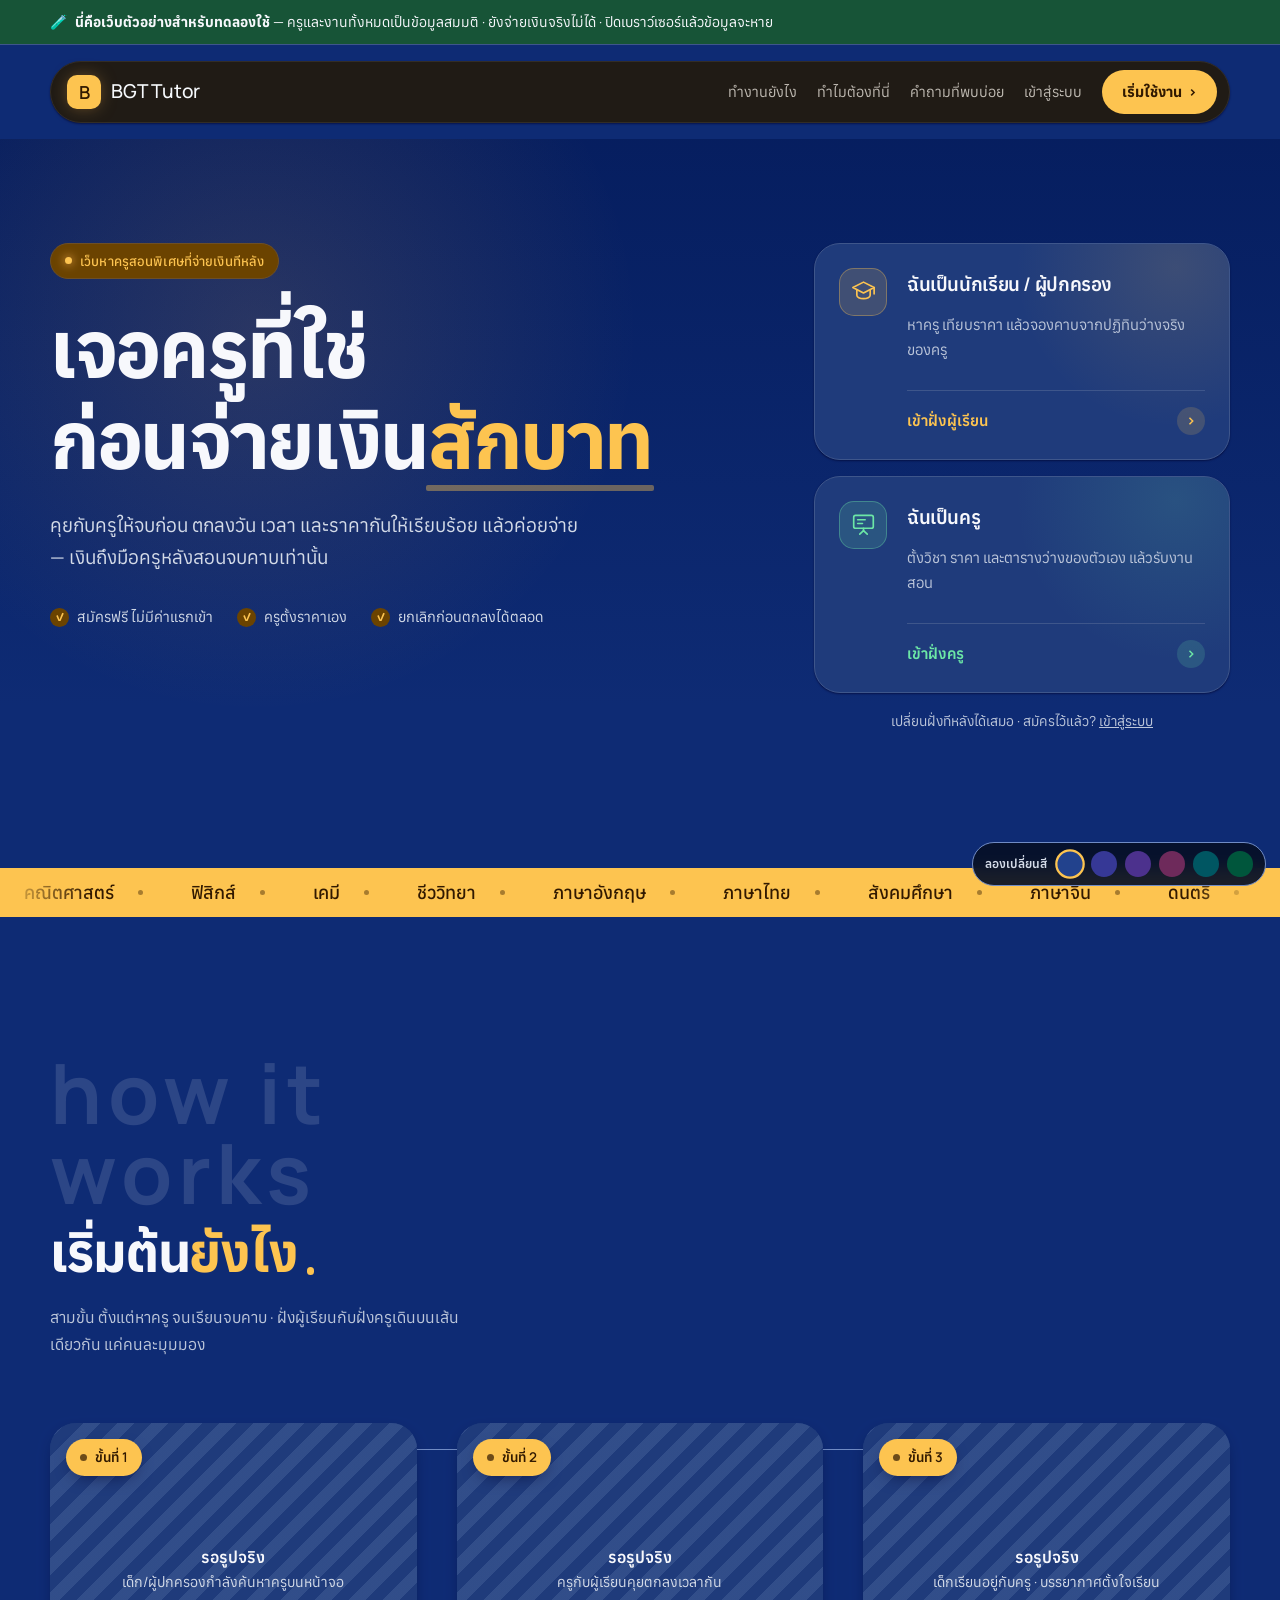
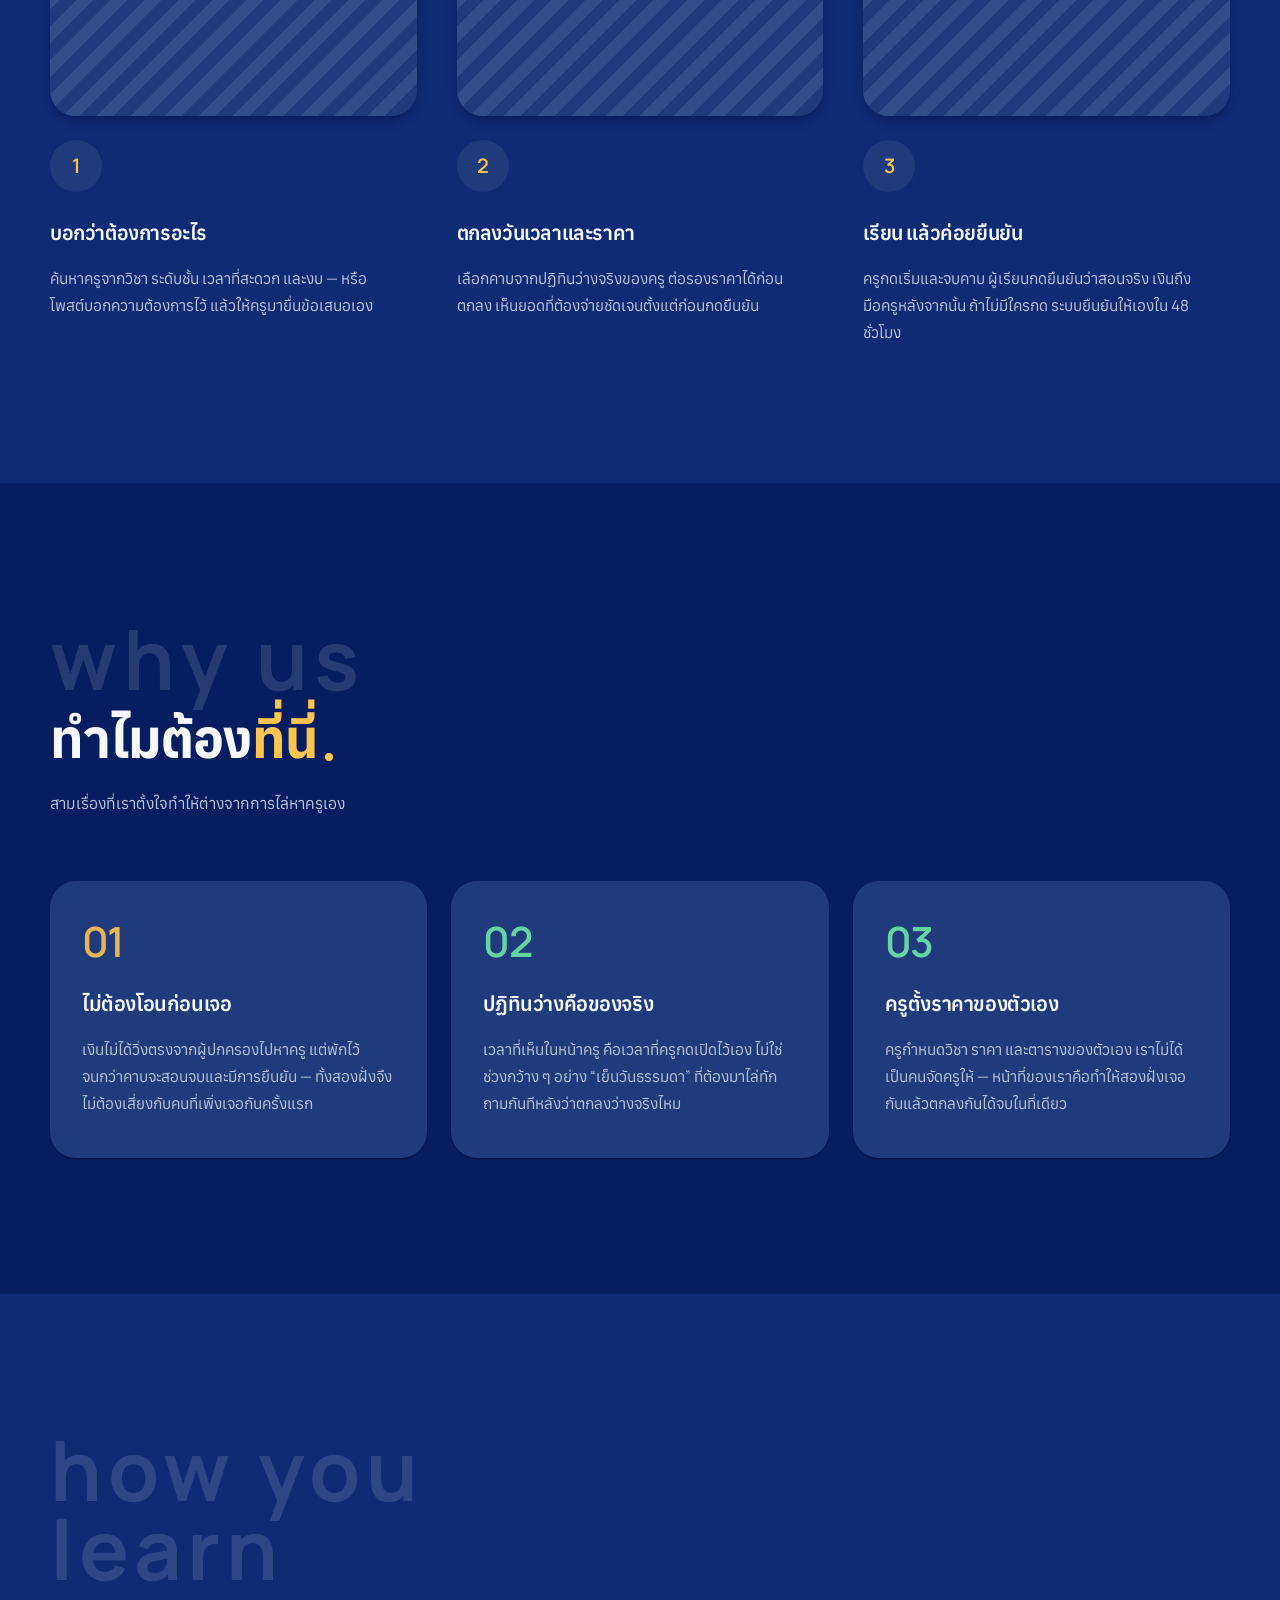
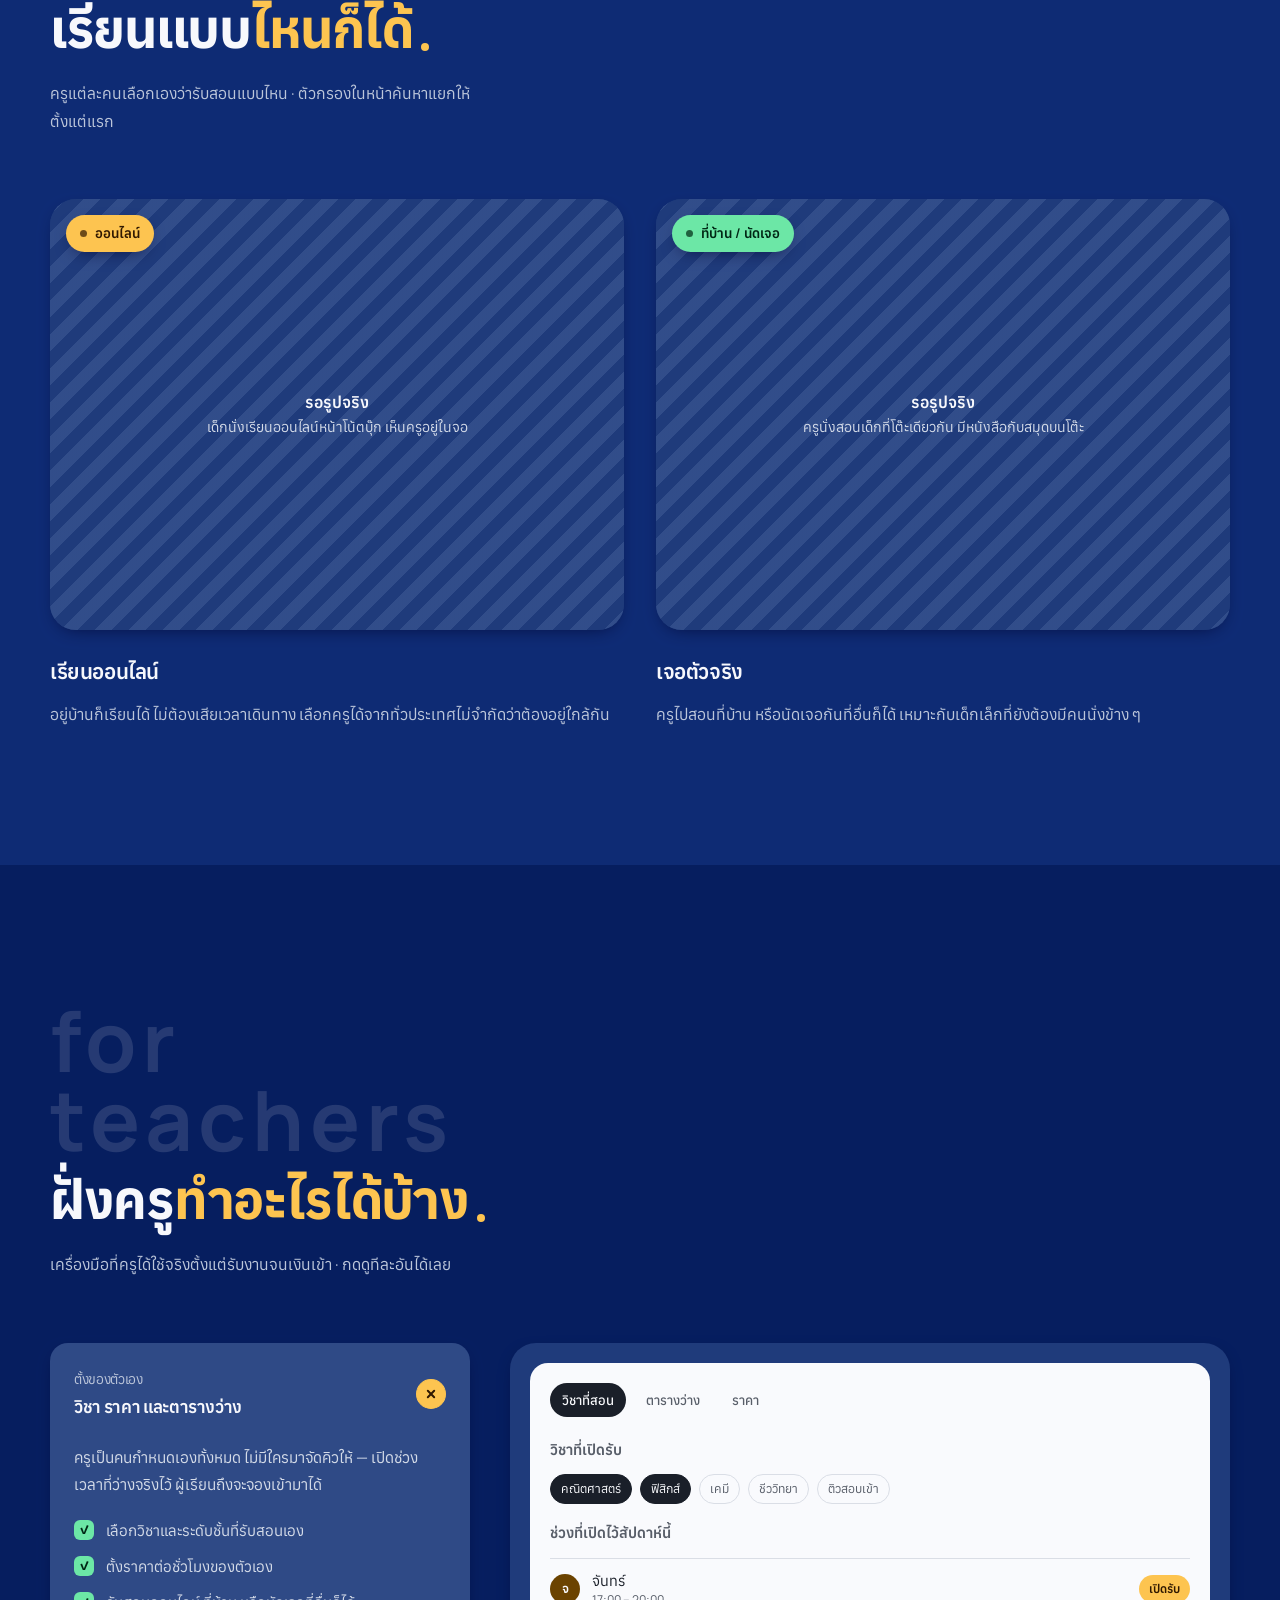
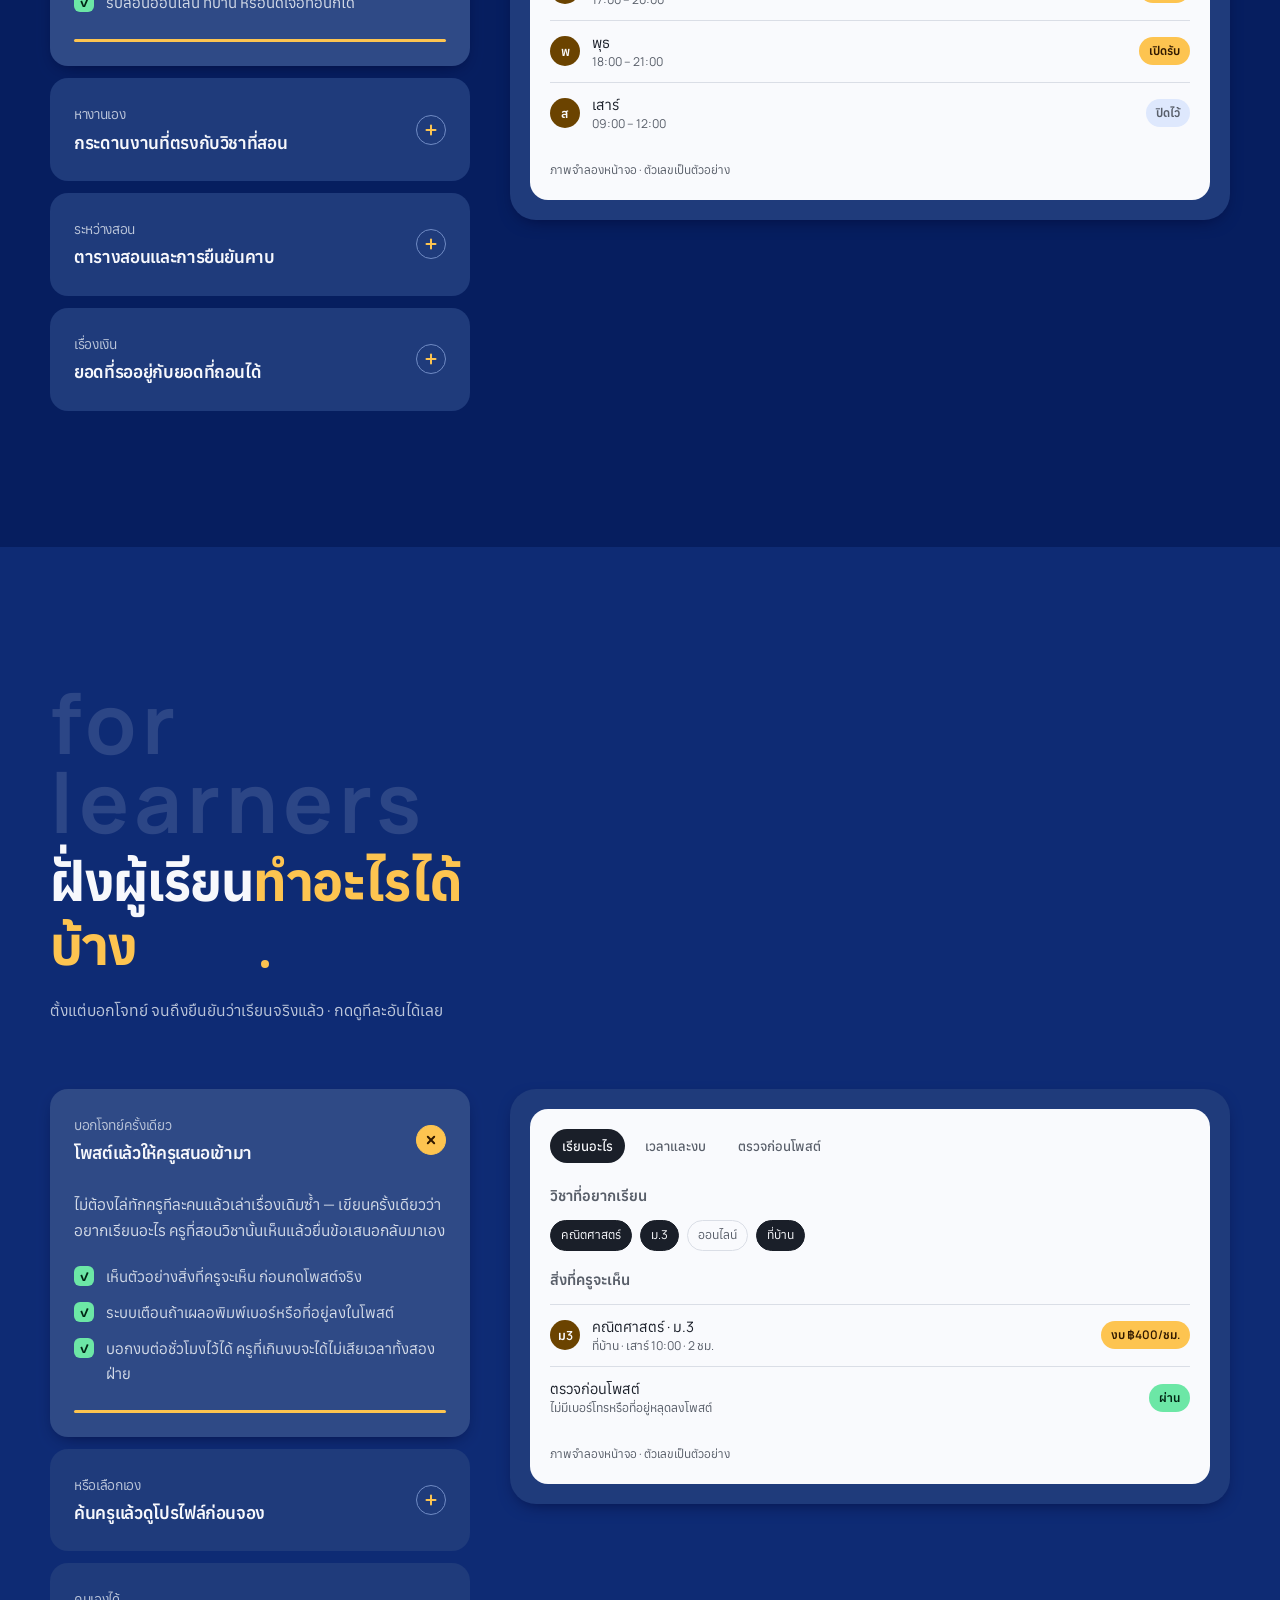
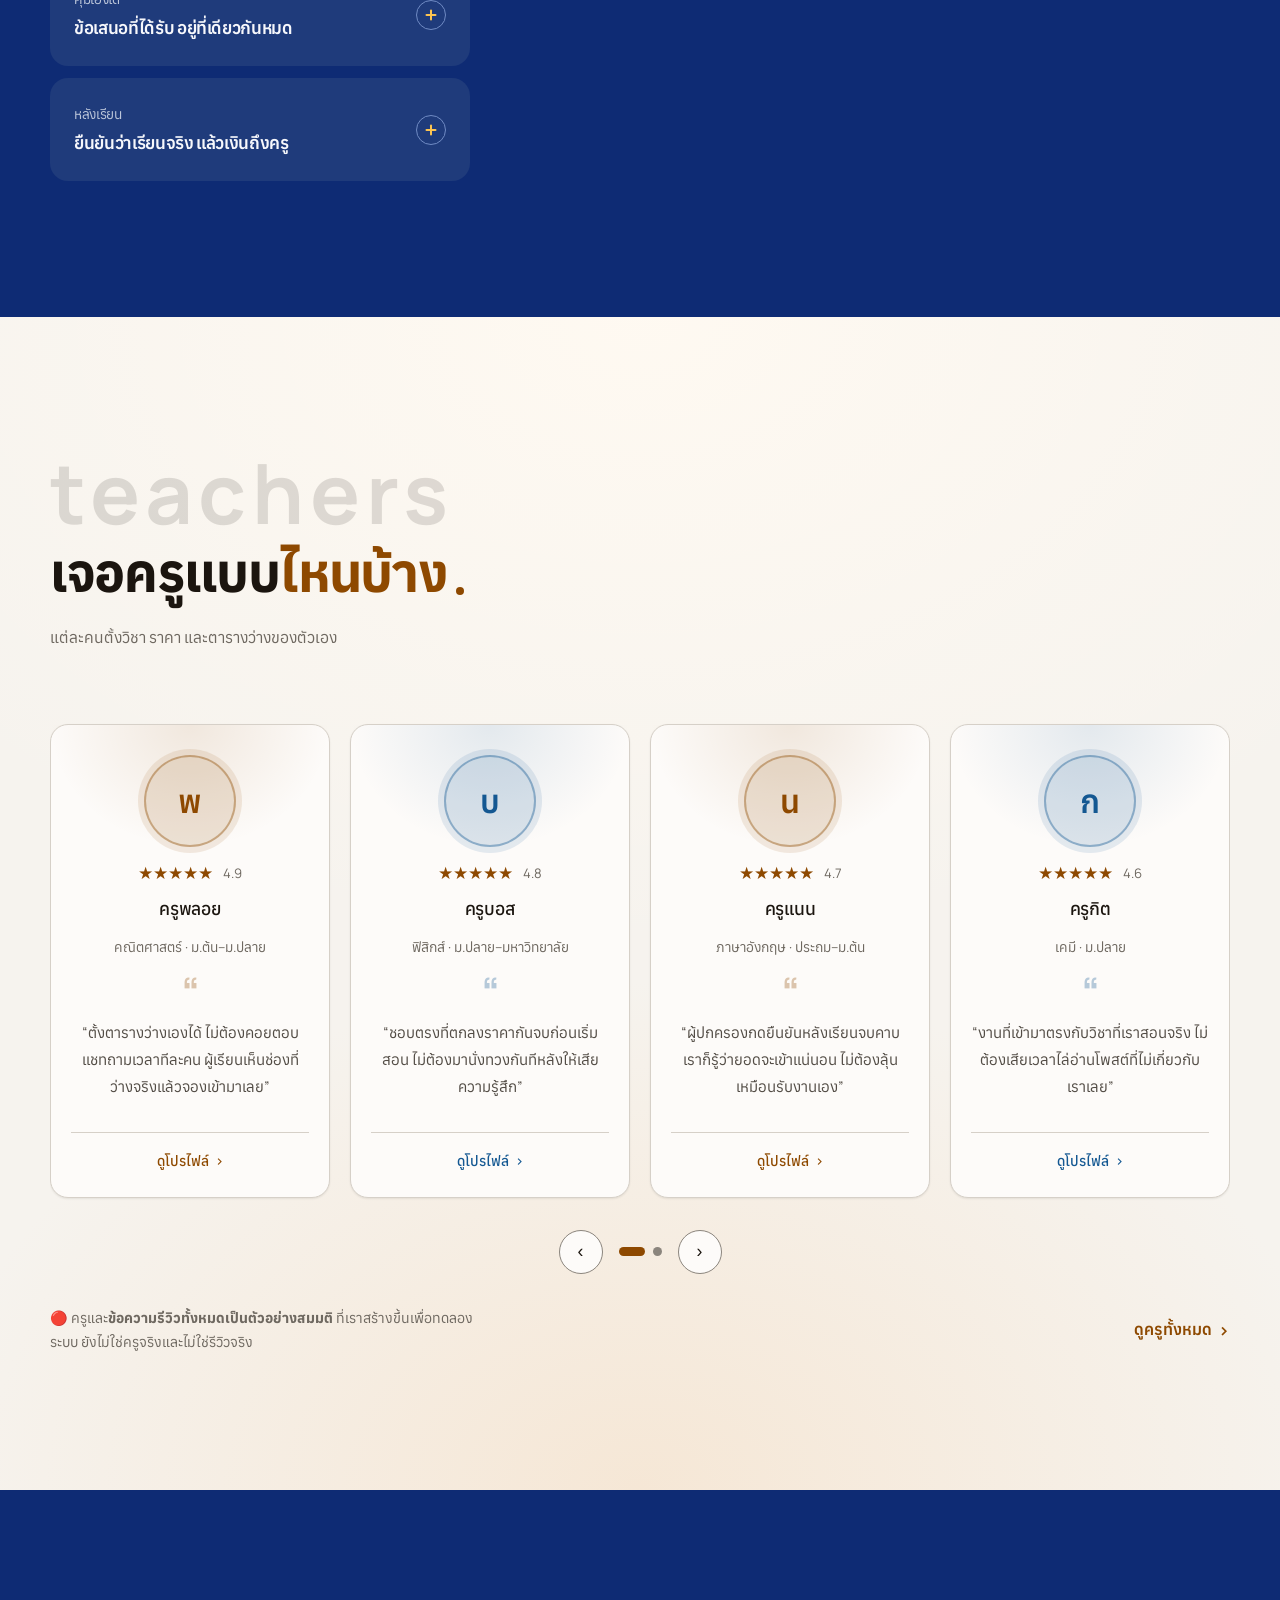
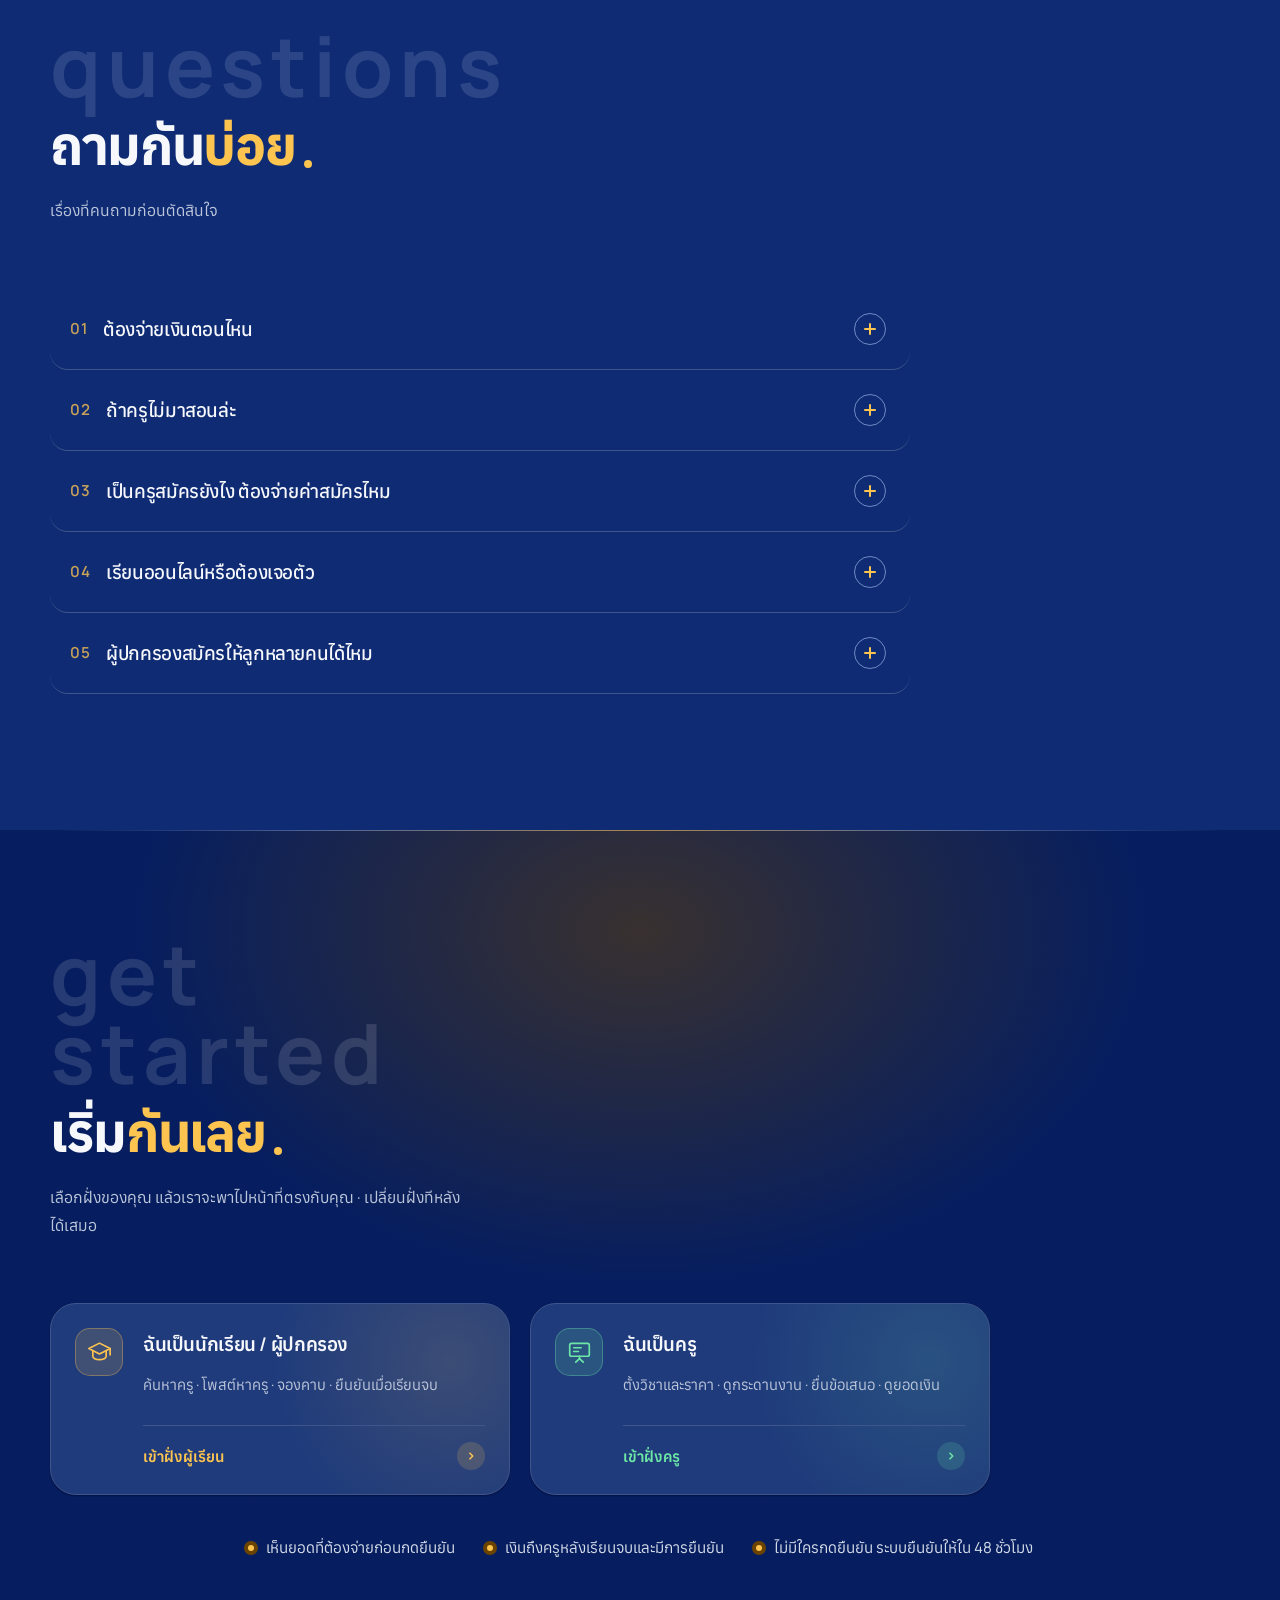
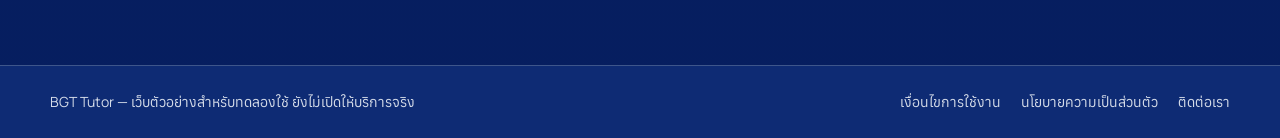
==== commit 48290308: "หน้าล็อกอินหน้าเดียว + คำเรื่องอีเมลเหมือนกันทุกหน้าสมัคร" ====
--- a/index.html
+++ b/index.html
@@ -934,6 +934,7 @@
       <a class="hide-sm" href="#how">ทำงานยังไง</a>
       <a class="hide-sm" href="#why">ทำไมต้องที่นี่</a>
       <a class="hide-sm" href="#faq">คำถามที่พบบ่อย</a>
+      <a href="login.html">เข้าสู่ระบบ</a>
       <a class="btn-pill" href="#start">เริ่มใช้งาน<span aria-hidden="true">›</span></a>
     </div>
   </div>
@@ -973,7 +974,7 @@
               <span class="go">เข้าฝั่งครู<span class="arw" aria-hidden="true">›</span></span>
             </a>
           </div>
-          <p class="doors-note">เปลี่ยนฝั่งทีหลังได้เสมอ</p>
+          <p class="doors-note">เปลี่ยนฝั่งทีหลังได้เสมอ · สมัครไว้แล้ว? <a href="login.html">เข้าสู่ระบบ</a></p>
         </div>
       </section>
     </div>
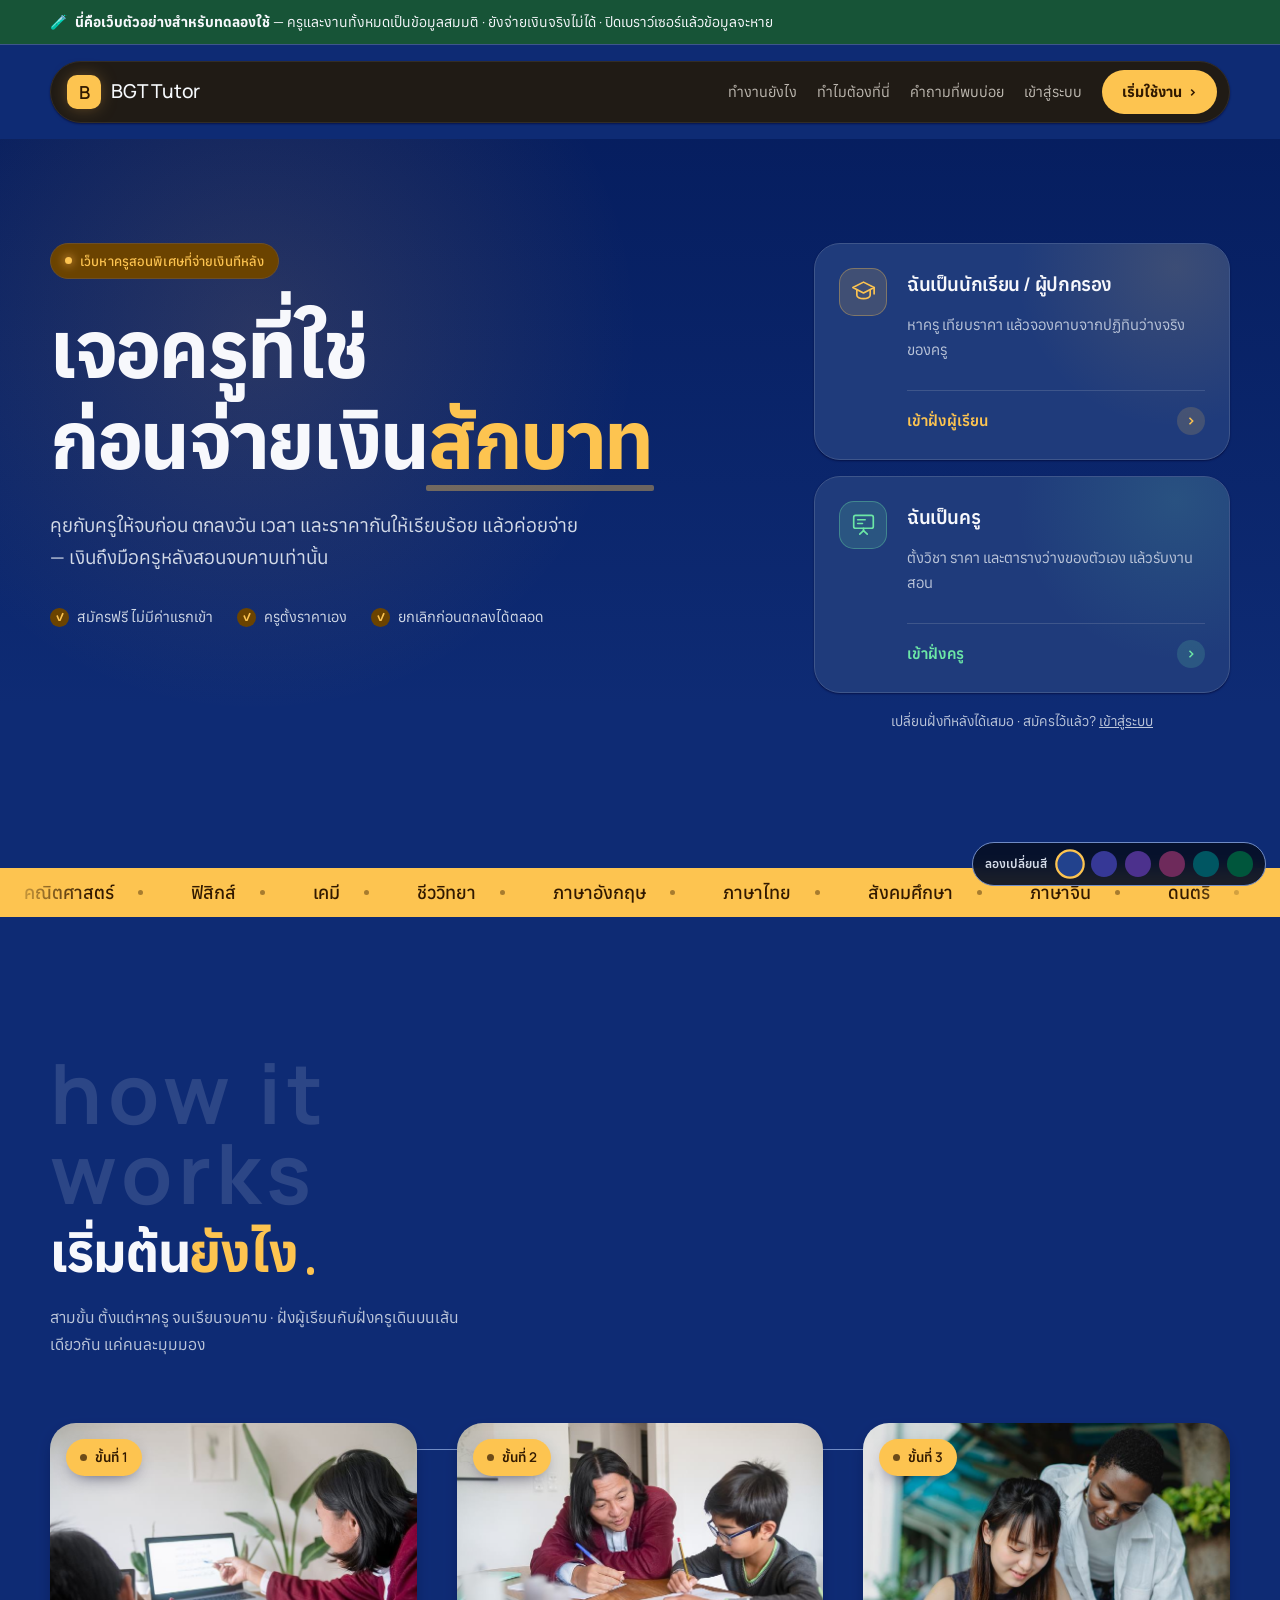
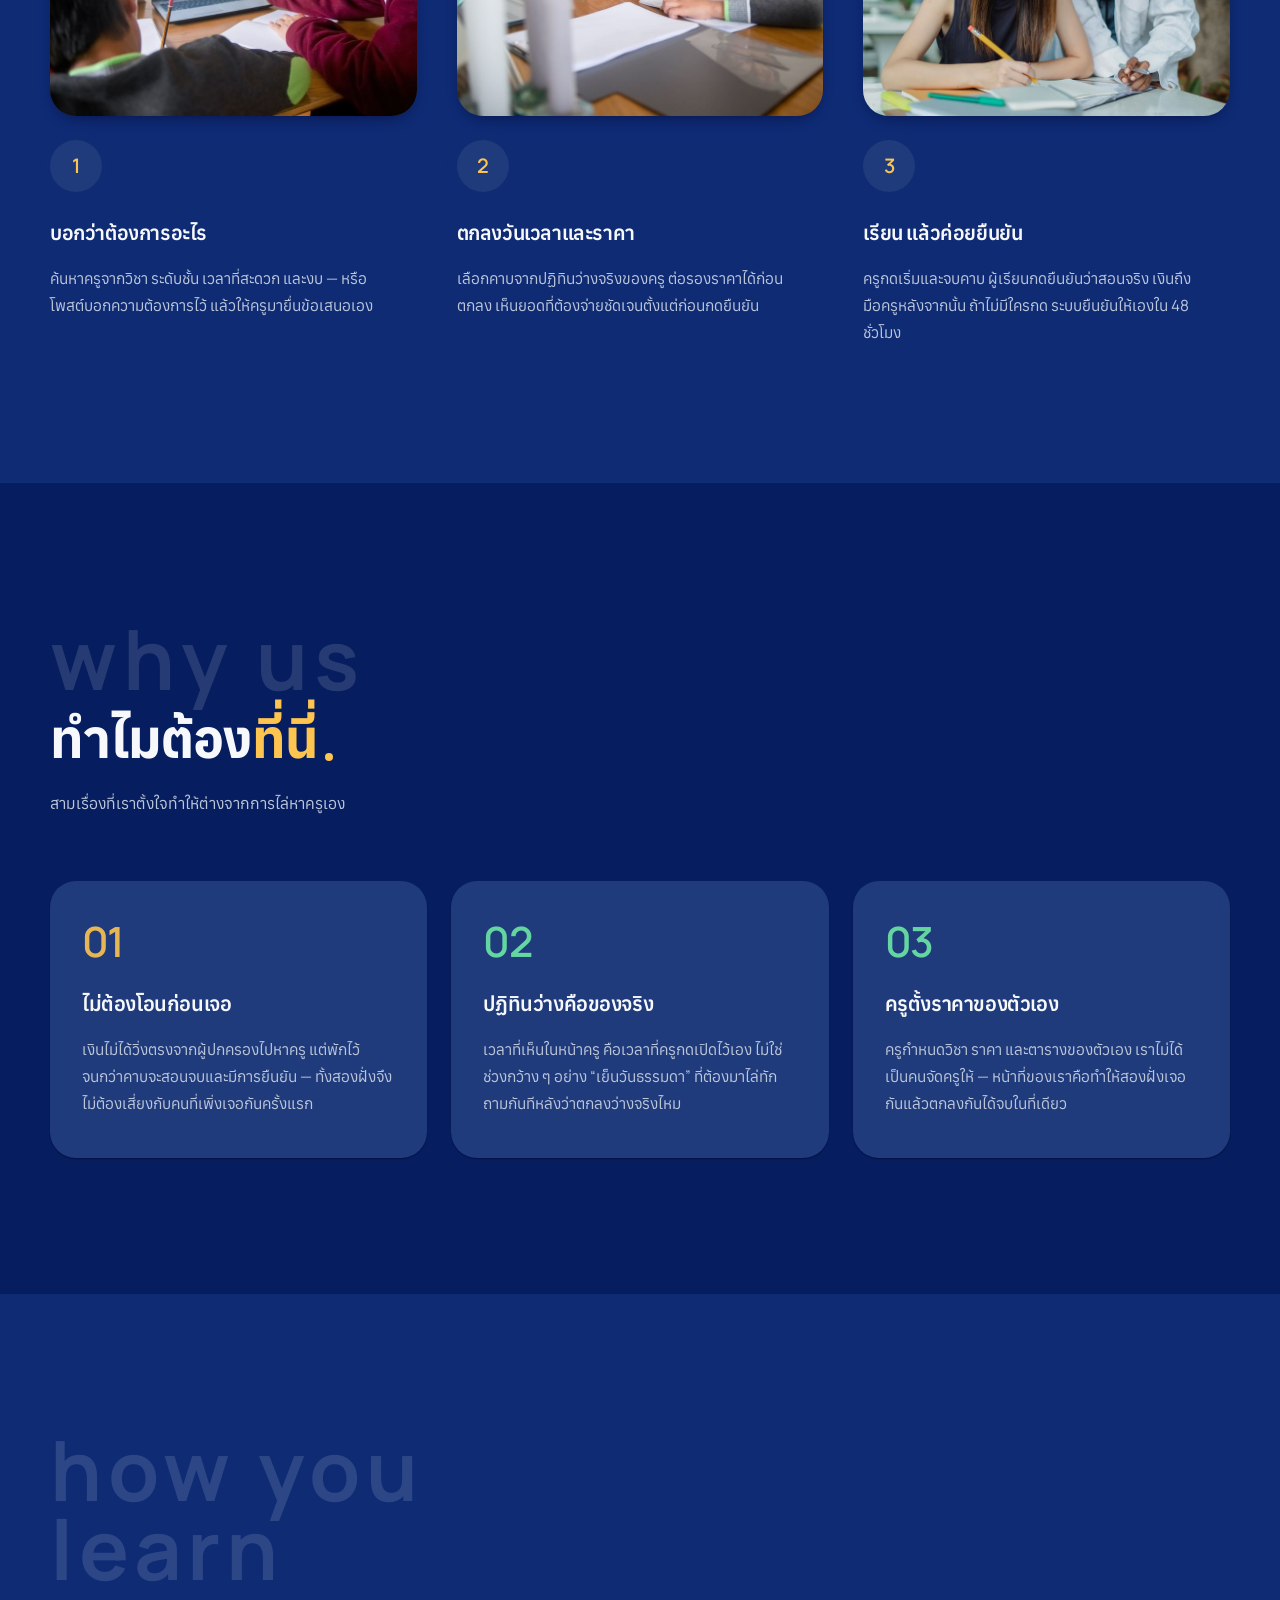
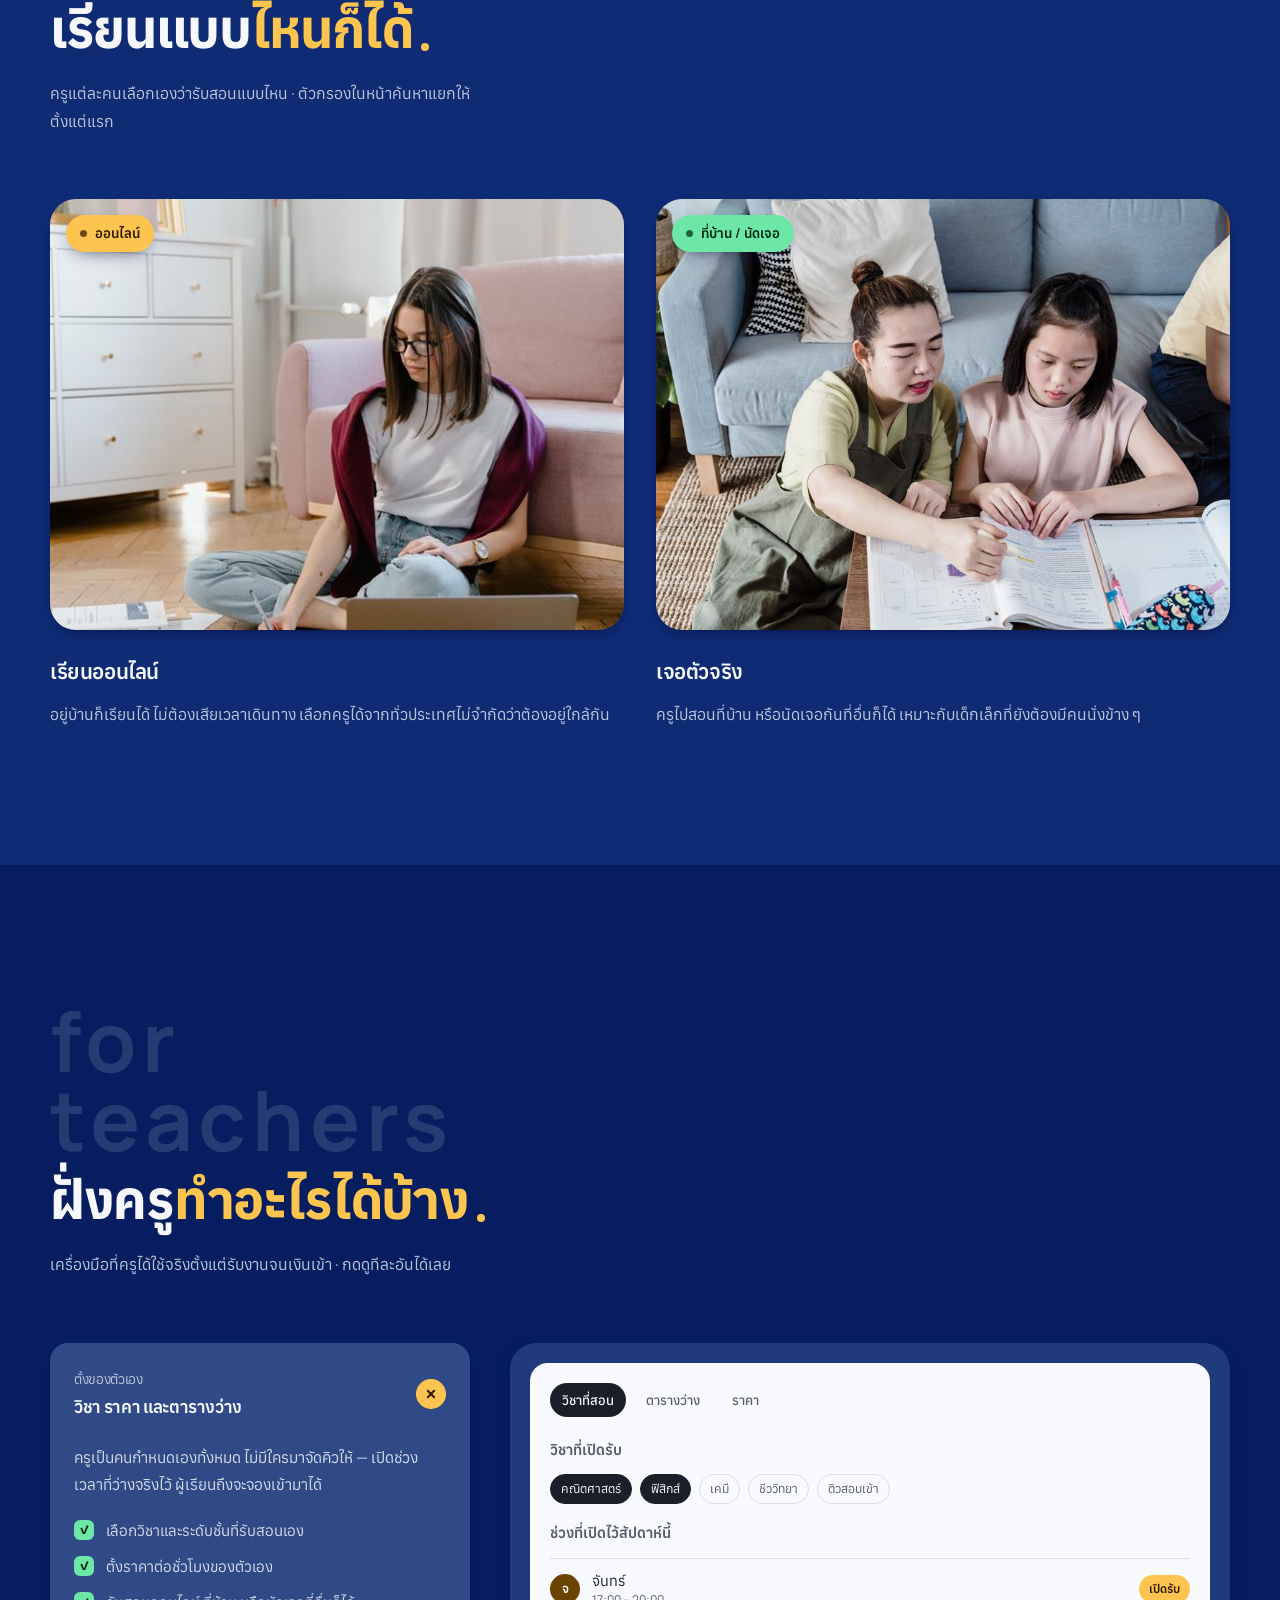
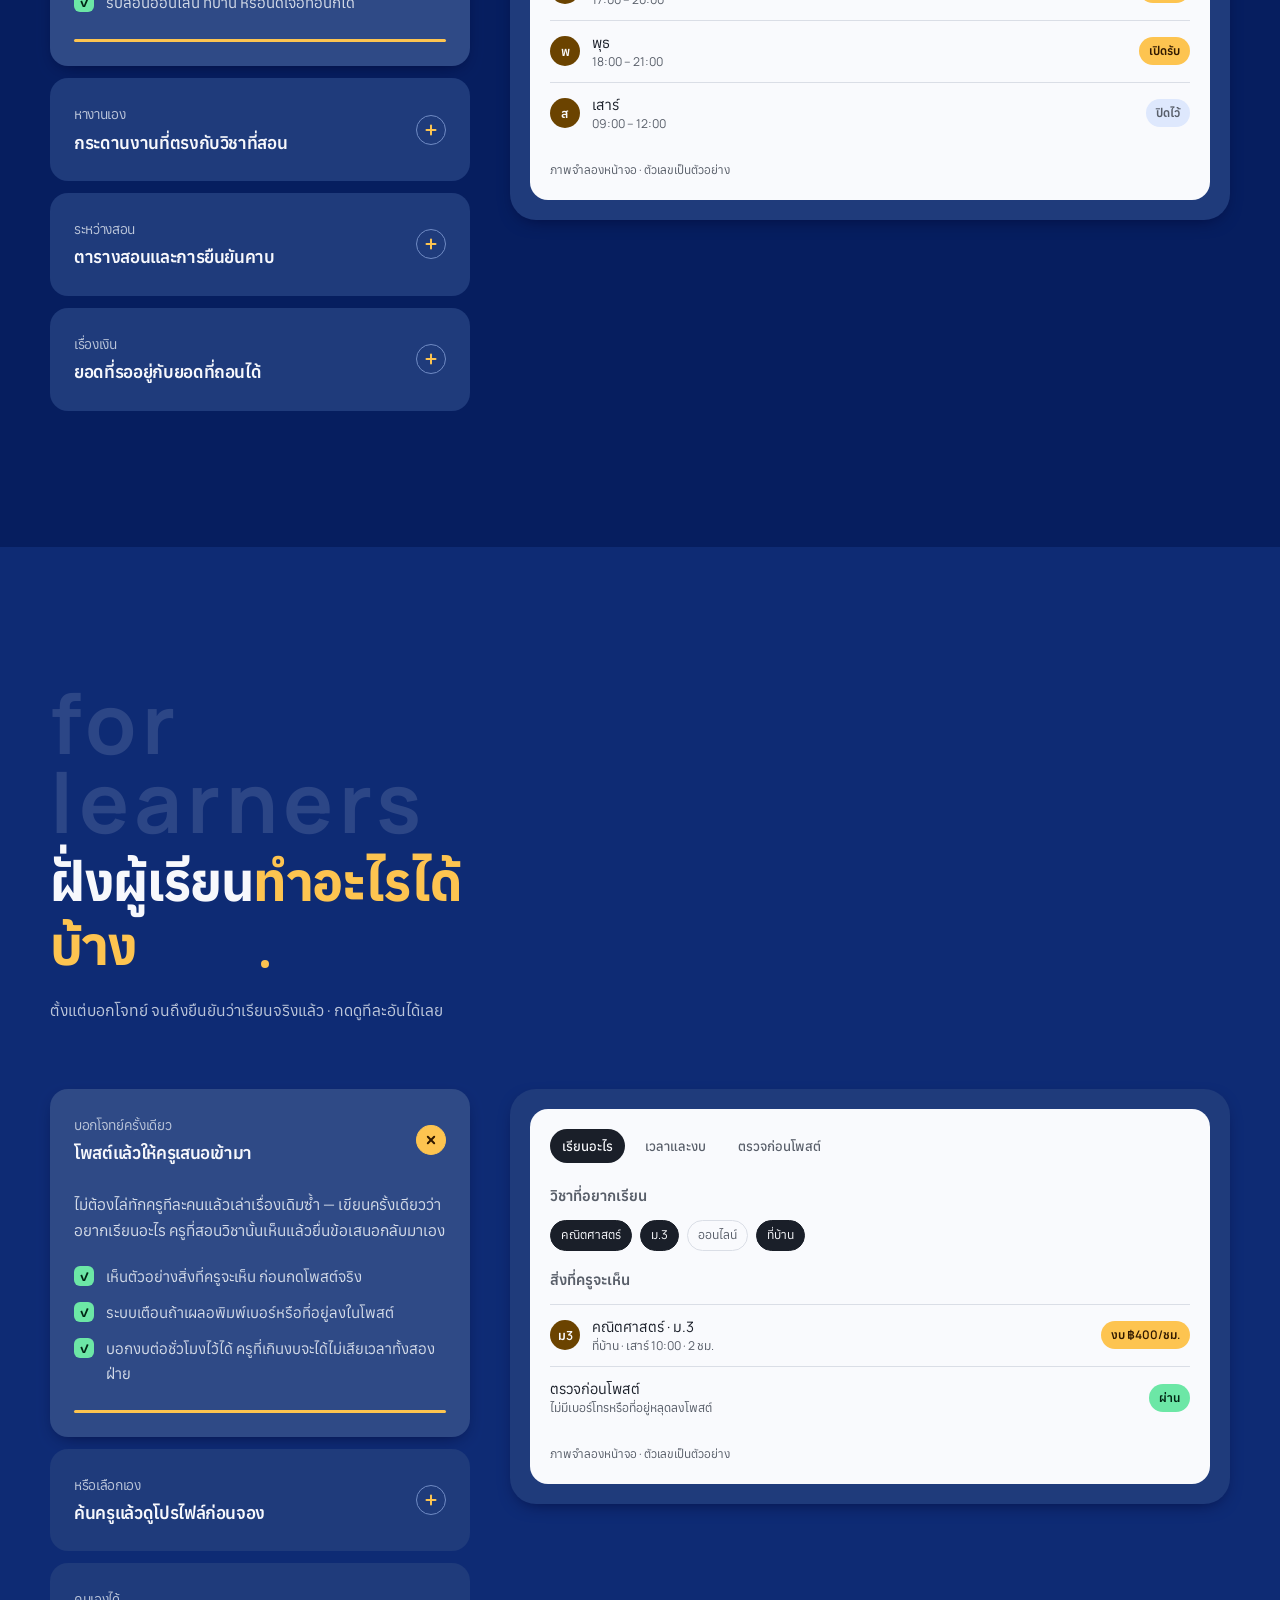
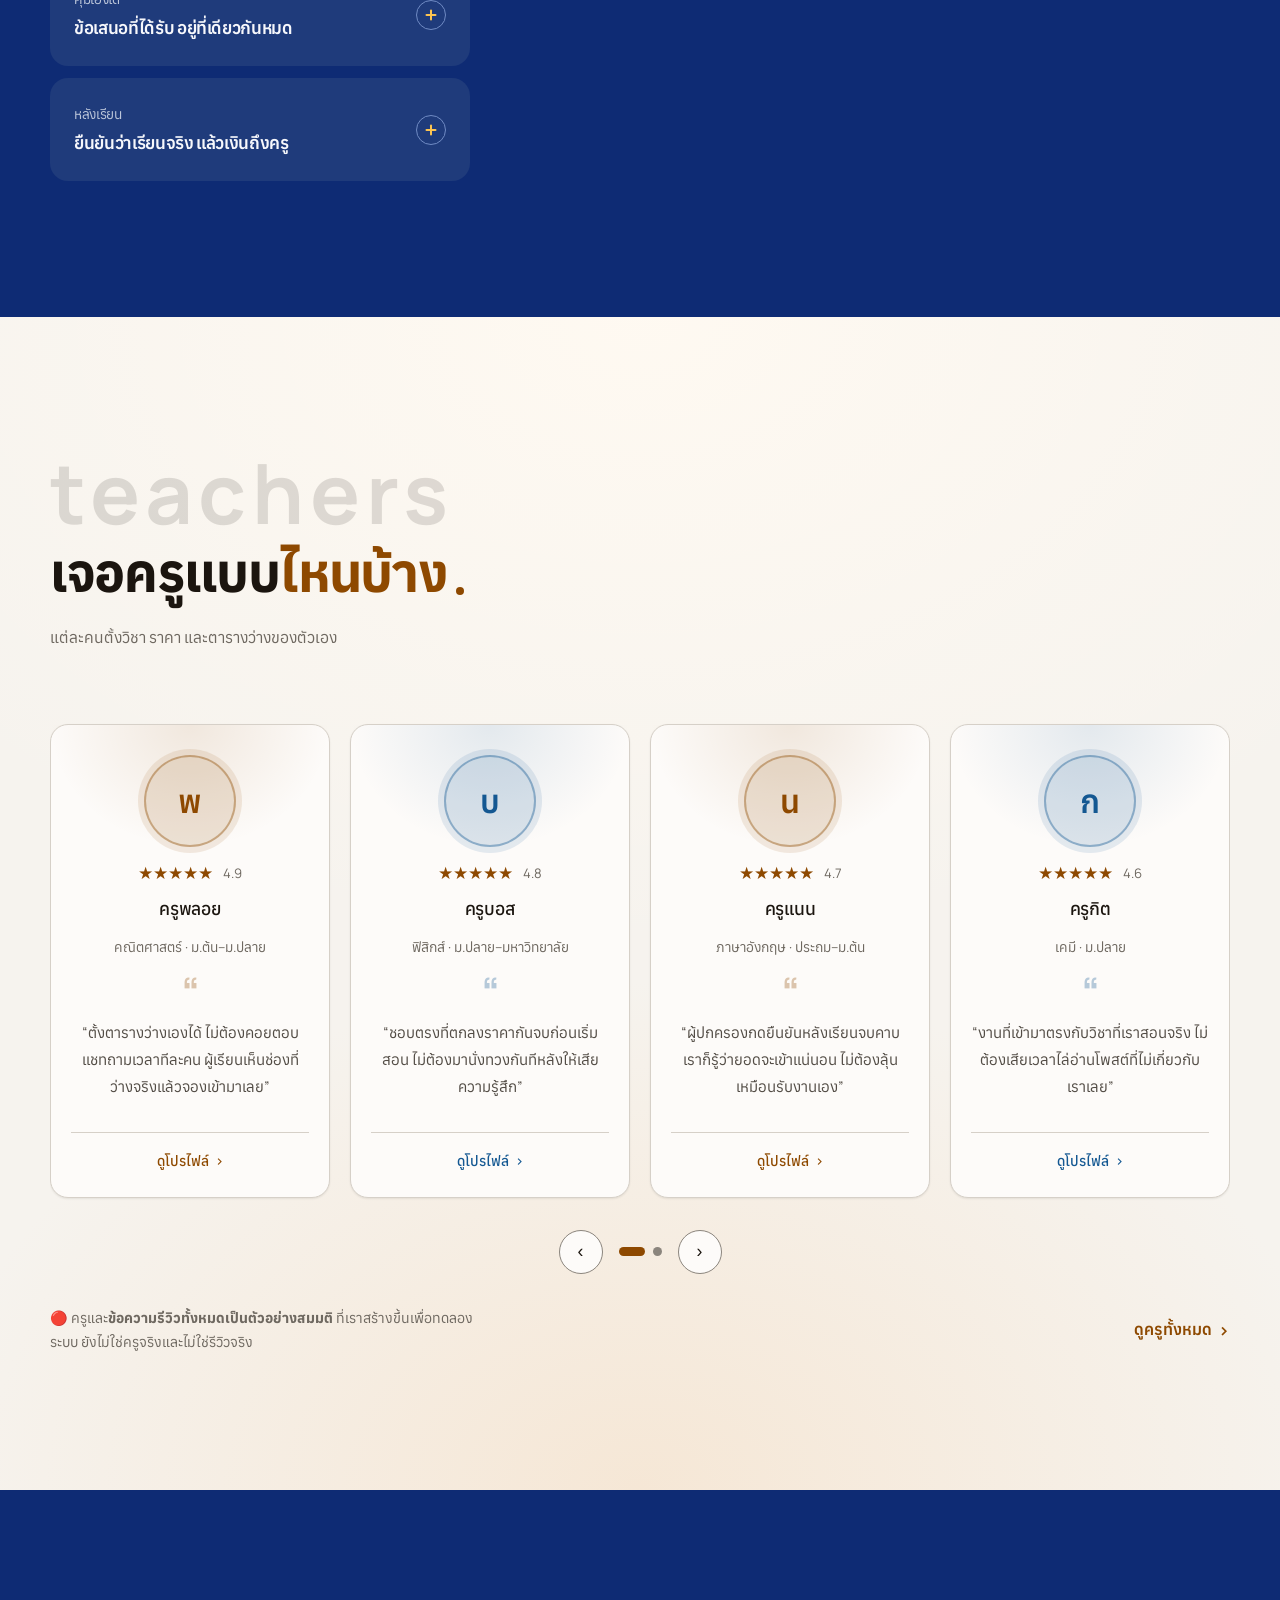
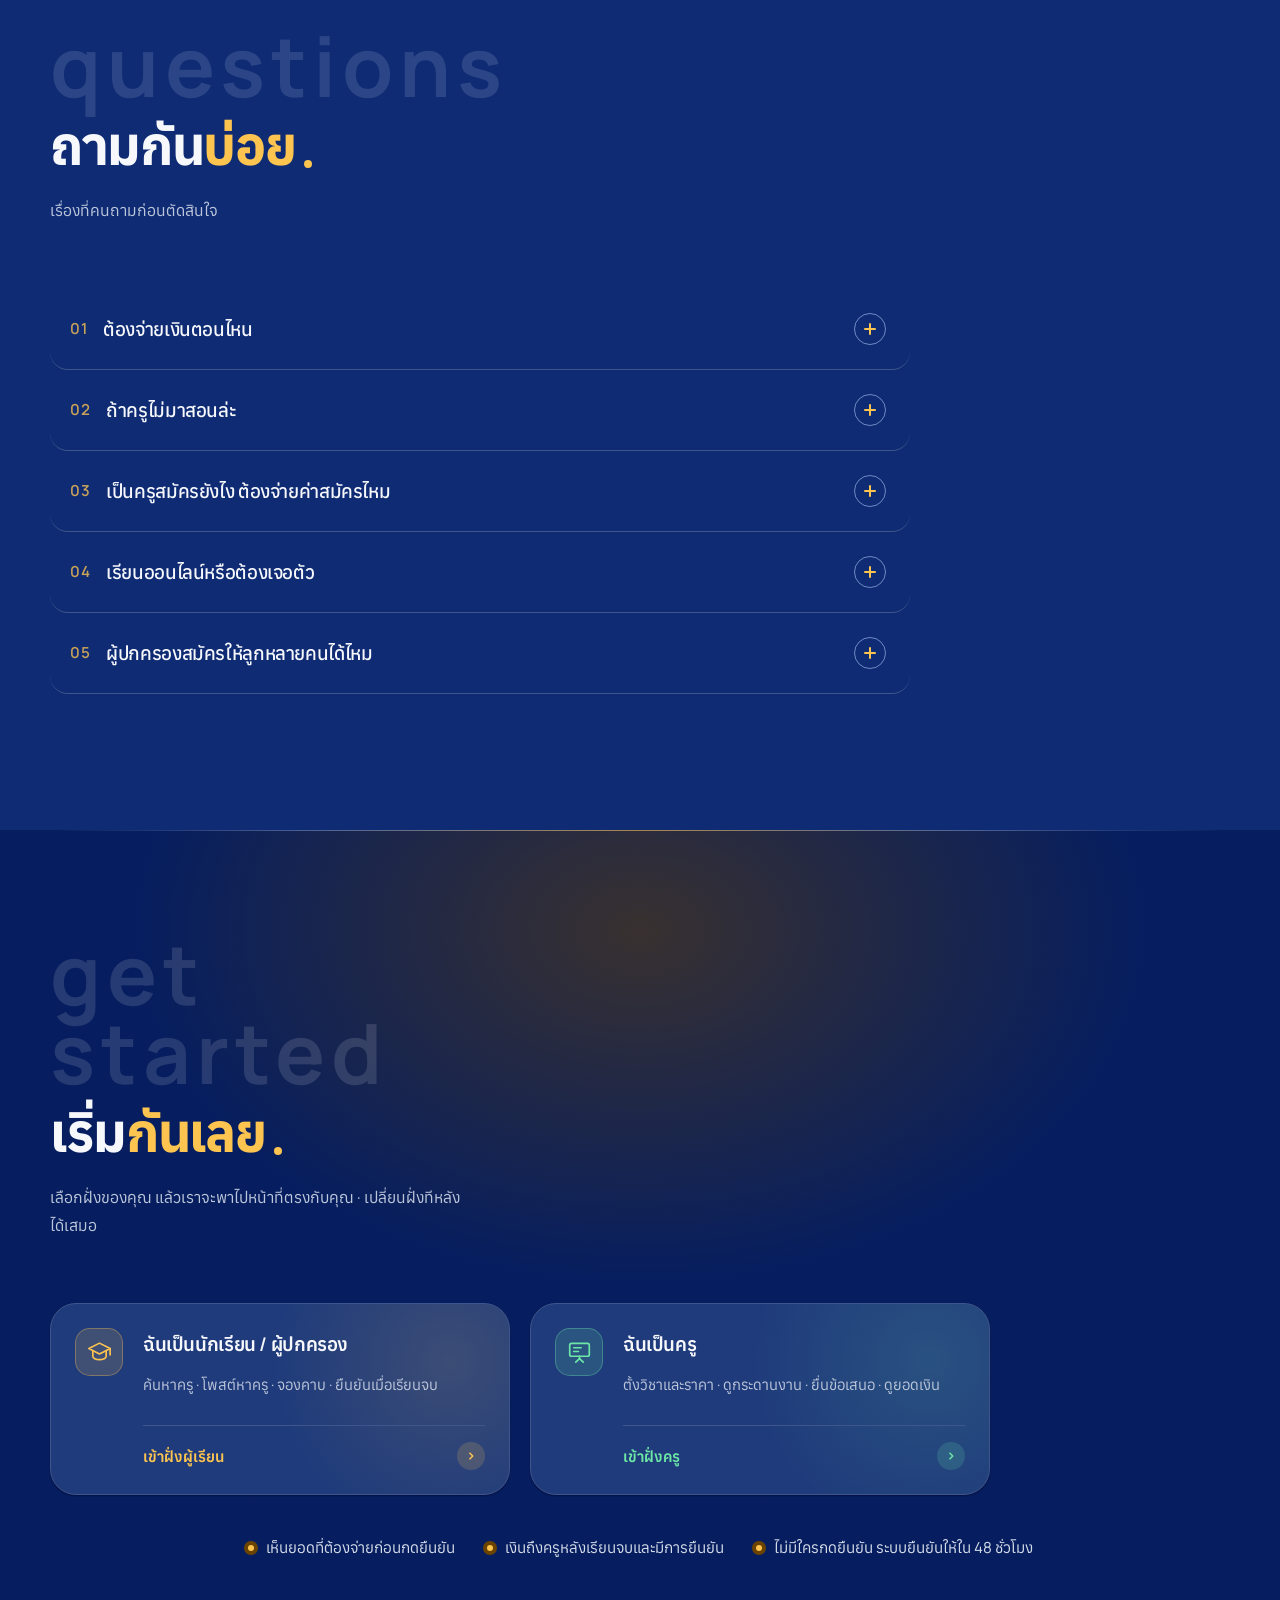
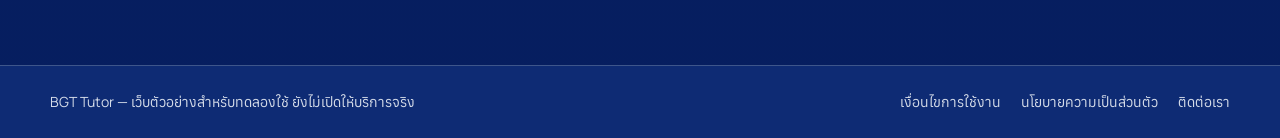
==== commit 80003c68: "ปุ่มออกจากระบบ + ปุ่ม Google/Apple (ปิดไว้) + รูปจริงในหน้าเว็บ" ====
--- a/index.html
+++ b/index.html
@@ -1000,19 +1000,19 @@
       </div>
       <div class="flow">
         <div class="node reveal">
-          <div class="shot"><span class="shot-pill">ขั้นที่ 1</span><div class="shot-ph"><span><b>รอรูปจริง</b>เด็ก/ผู้ปกครองกำลังค้นหาครูบนหน้าจอ</span></div></div>
+          <div class="shot"><span class="shot-pill">ขั้นที่ 1</span><img src="photo-web/student-labtop04.jpg" alt="ผู้ปกครองกับเด็กนั่งดูหน้าจอโน้ตบุ๊กหาครูด้วยกัน" loading="lazy" decoding="async" width="900" height="600"></div>
           <span class="node-n" aria-hidden="true">1</span>
           <h3>บอกว่าต้องการอะไร</h3>
           <p>ค้นหาครูจากวิชา ระดับชั้น เวลาที่สะดวก และงบ — หรือโพสต์บอกความต้องการไว้ แล้วให้ครูมายื่นข้อเสนอเอง</p>
         </div>
         <div class="node reveal">
-          <div class="shot"><span class="shot-pill">ขั้นที่ 2</span><div class="shot-ph"><span><b>รอรูปจริง</b>ครูกับผู้เรียนคุยตกลงเวลากัน</span></div></div>
+          <div class="shot"><span class="shot-pill">ขั้นที่ 2</span><img src="photo-web/teacher-student01.jpg" alt="ครูกับนักเรียนนั่งคุยกันที่โต๊ะ มีสมุดและปากกา" loading="lazy" decoding="async" width="900" height="600"></div>
           <span class="node-n" aria-hidden="true">2</span>
           <h3>ตกลงวันเวลาและราคา</h3>
           <p>เลือกคาบจากปฏิทินว่างจริงของครู ต่อรองราคาได้ก่อนตกลง เห็นยอดที่ต้องจ่ายชัดเจนตั้งแต่ก่อนกดยืนยัน</p>
         </div>
         <div class="node reveal">
-          <div class="shot"><span class="shot-pill">ขั้นที่ 3</span><div class="shot-ph"><span><b>รอรูปจริง</b>เด็กเรียนอยู่กับครู · บรรยากาศตั้งใจเรียน</span></div></div>
+          <div class="shot"><span class="shot-pill">ขั้นที่ 3</span><img src="photo-web/teacher-student05.jpg" alt="นักเรียนกำลังเรียนกับครู บรรยากาศตั้งใจเรียน" loading="lazy" decoding="async" width="900" height="600"></div>
           <span class="node-n" aria-hidden="true">3</span>
           <h3>เรียน แล้วค่อยยืนยัน</h3>
           <p>ครูกดเริ่มและจบคาบ ผู้เรียนกดยืนยันว่าสอนจริง เงินถึงมือครูหลังจากนั้น ถ้าไม่มีใครกด ระบบยืนยันให้เองใน 48 ชั่วโมง</p>
@@ -1062,7 +1062,7 @@
         <div class="way reveal">
           <div class="shot">
             <span class="shot-pill">ออนไลน์</span>
-            <div class="shot-ph"><span><b>รอรูปจริง</b>เด็กนั่งเรียนออนไลน์หน้าโน้ตบุ๊ก เห็นครูอยู่ในจอ</span></div>
+            <img src="photo-web/student-labtop01.jpg" alt="เด็กนั่งเรียนออนไลน์หน้าโน้ตบุ๊ก" loading="lazy" decoding="async" width="900" height="600">
           </div>
           <h3>เรียนออนไลน์</h3>
           <p>อยู่บ้านก็เรียนได้ ไม่ต้องเสียเวลาเดินทาง เลือกครูได้จากทั่วประเทศไม่จำกัดว่าต้องอยู่ใกล้กัน</p>
@@ -1070,7 +1070,7 @@
         <div class="way reveal">
           <div class="shot">
             <span class="shot-pill is-alt">ที่บ้าน / นัดเจอ</span>
-            <div class="shot-ph"><span><b>รอรูปจริง</b>ครูนั่งสอนเด็กที่โต๊ะเดียวกัน มีหนังสือกับสมุดบนโต๊ะ</span></div>
+            <img src="photo-web/teacher-student02.jpg" alt="ครูนั่งสอนเด็กที่โต๊ะเดียวกัน มีหนังสือและสมุดบนโต๊ะ" loading="lazy" decoding="async" width="900" height="600">
           </div>
           <h3>เจอตัวจริง</h3>
           <p>ครูไปสอนที่บ้าน หรือนัดเจอกันที่อื่นก็ได้ เหมาะกับเด็กเล็กที่ยังต้องมีคนนั่งข้าง ๆ</p>
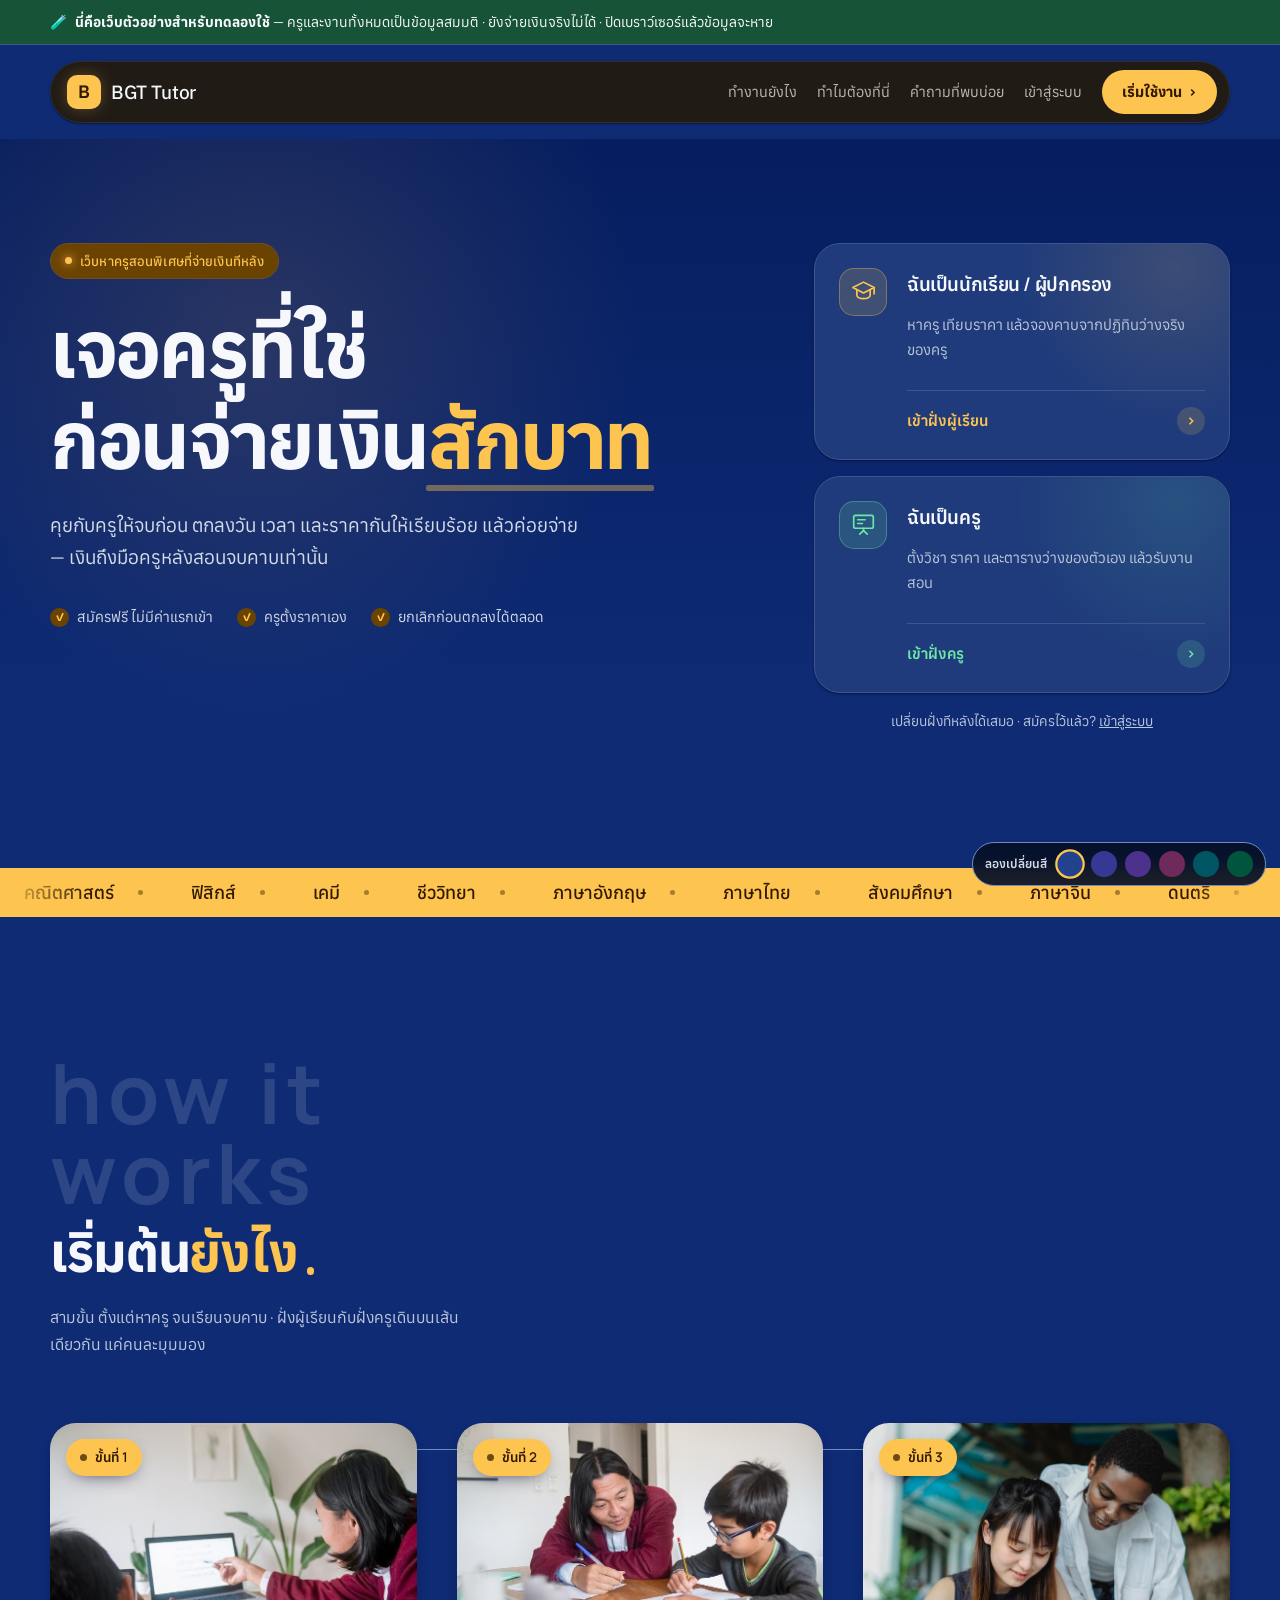
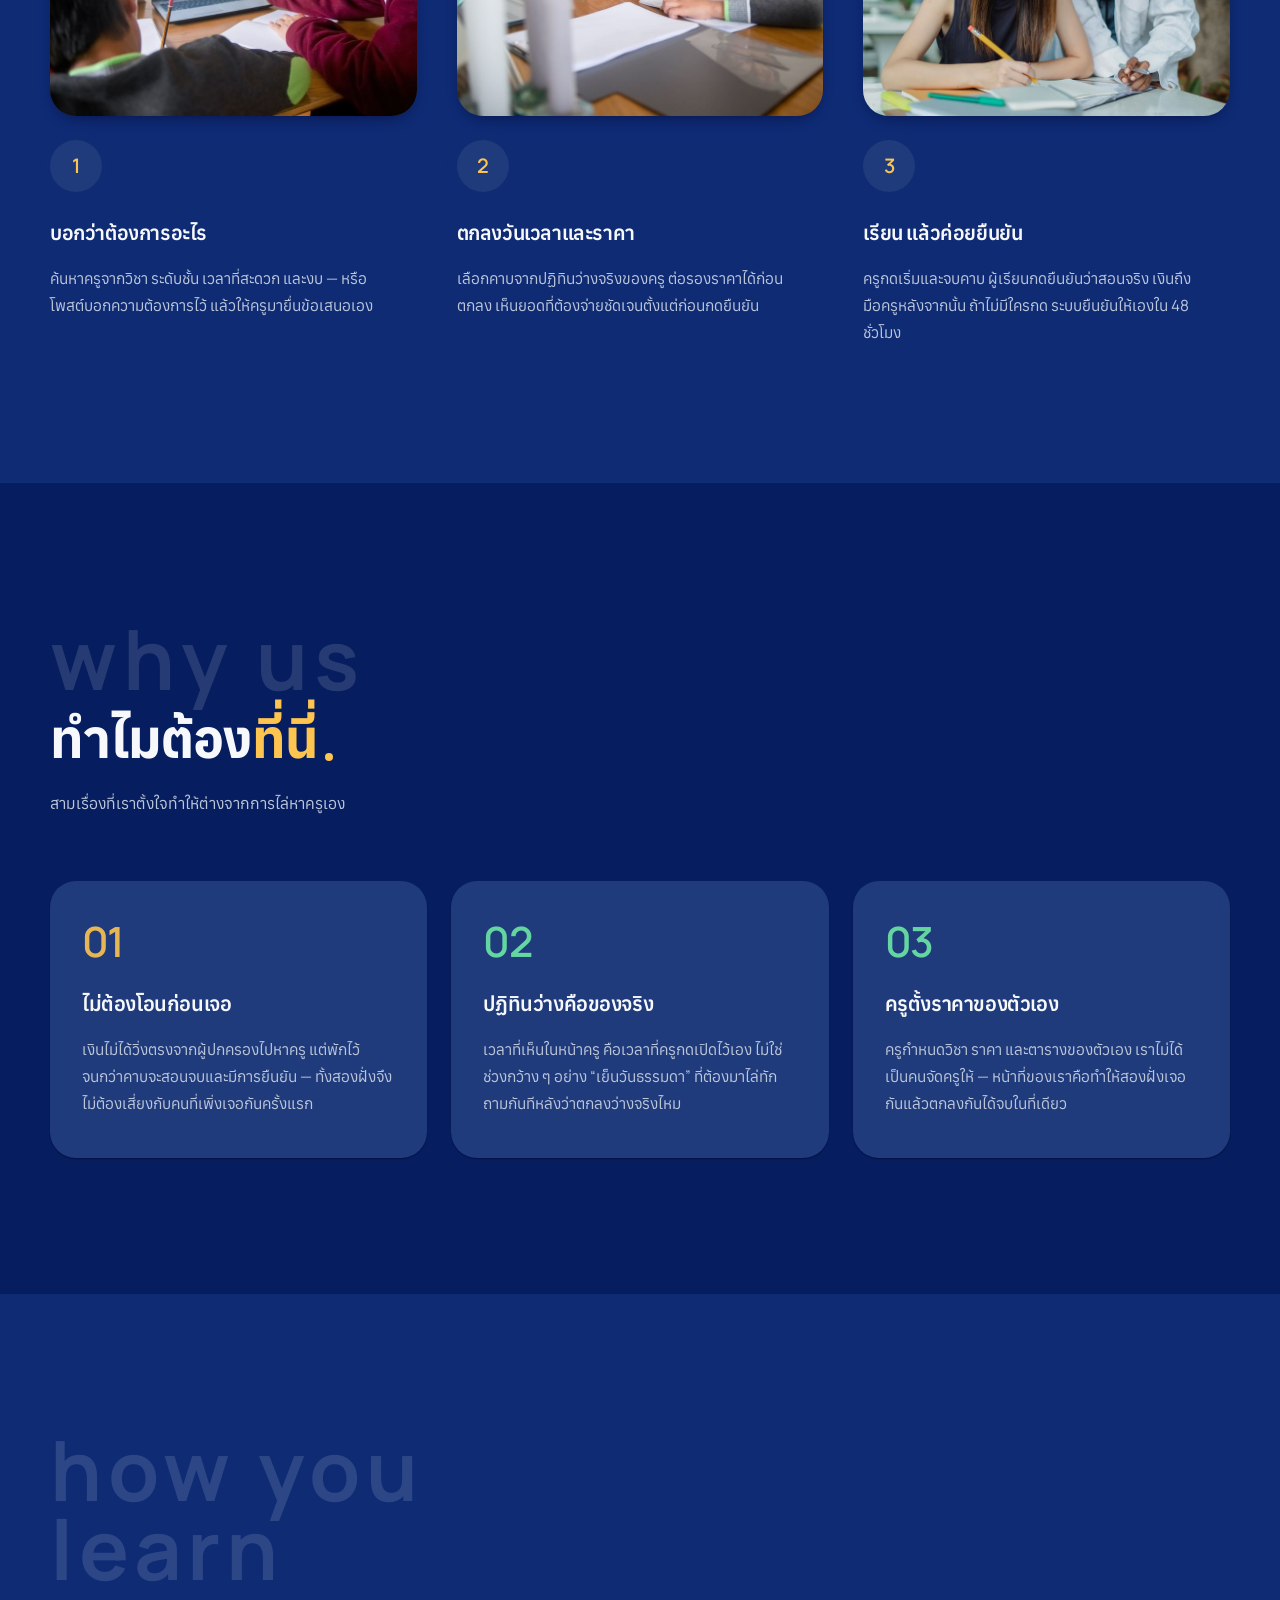
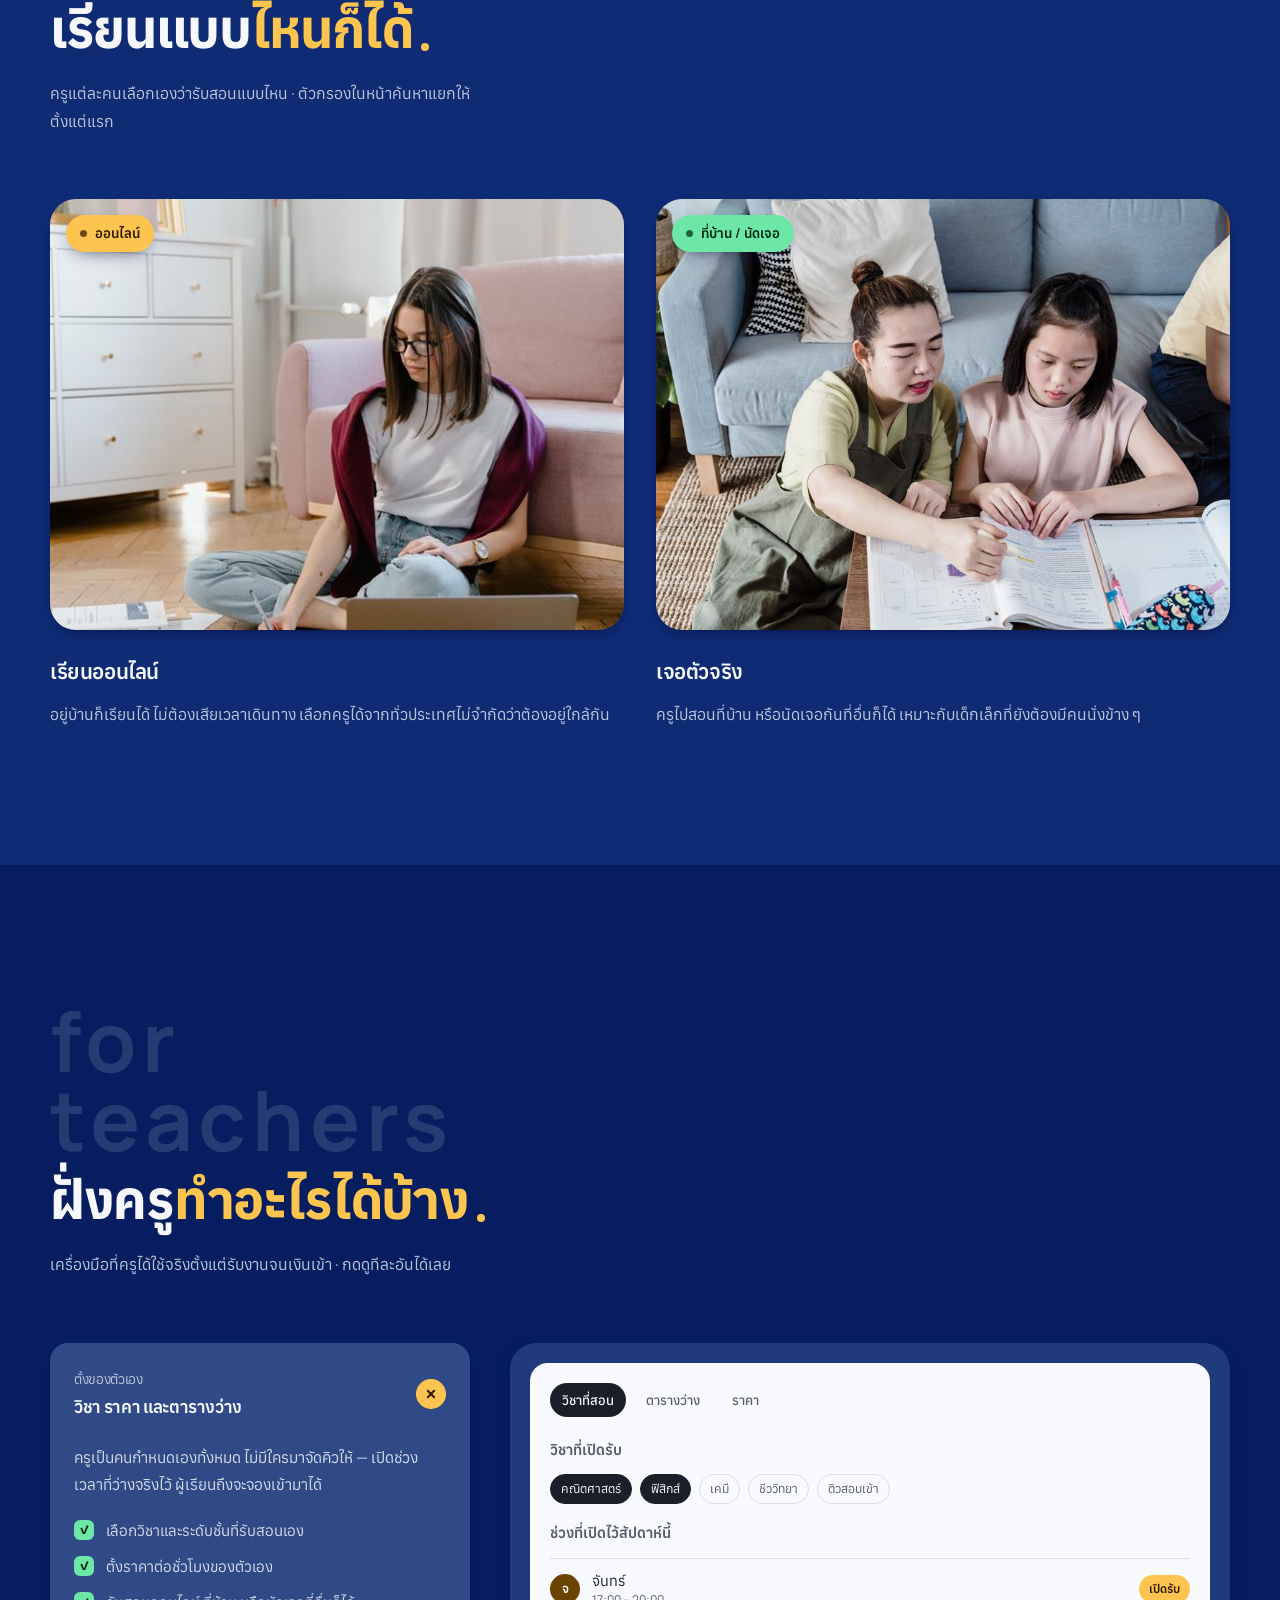
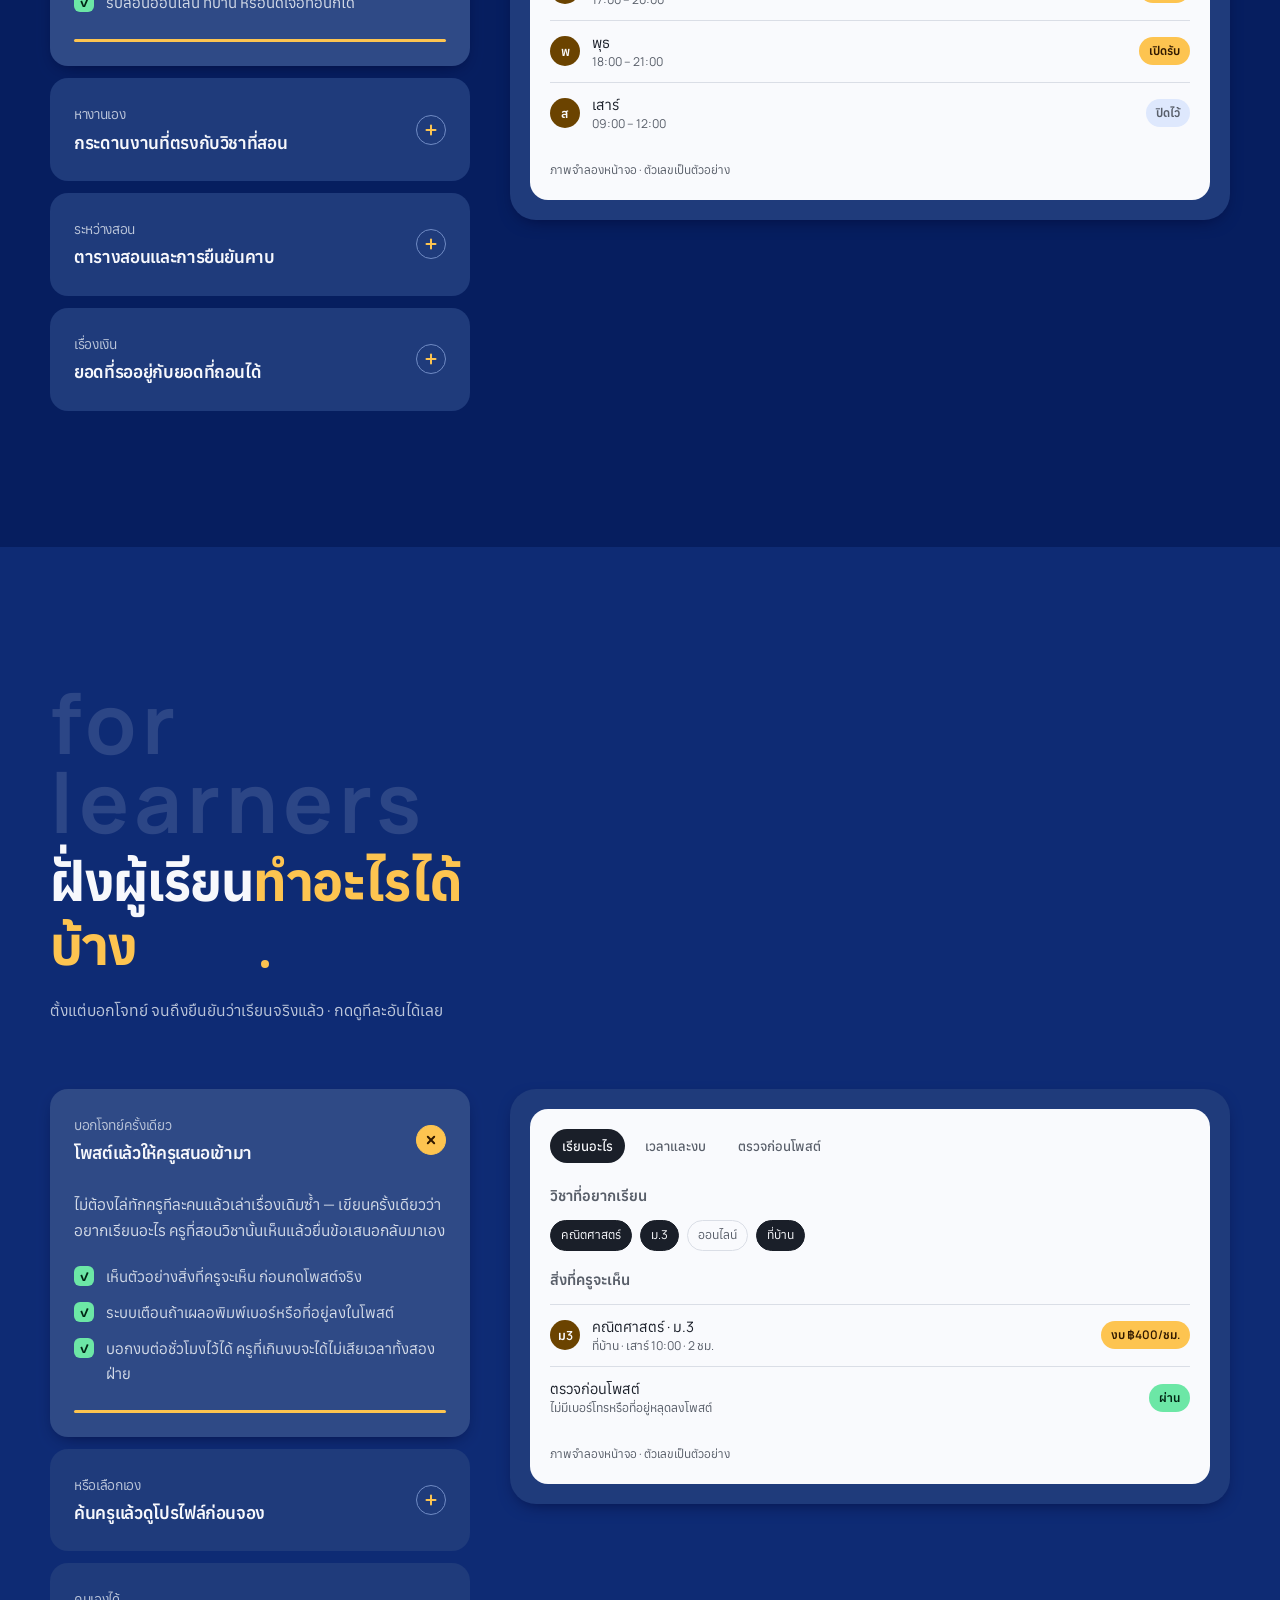
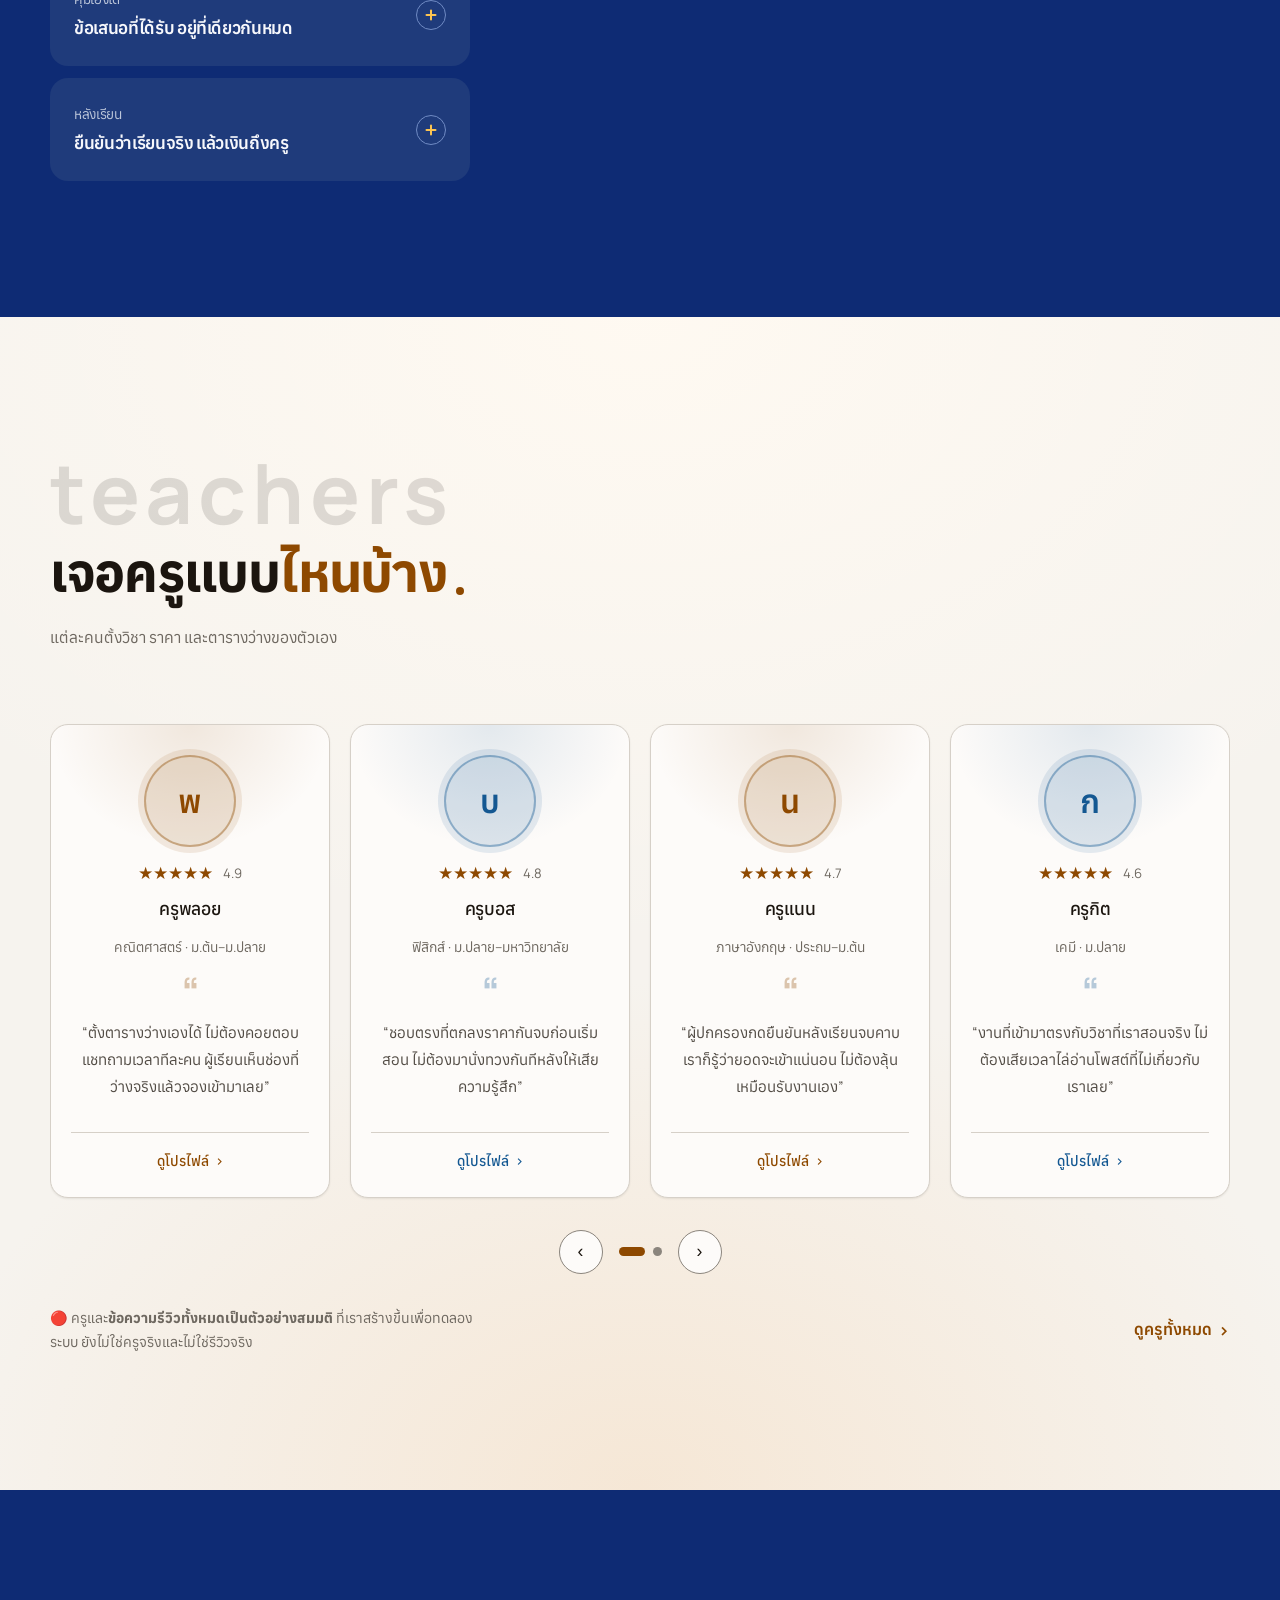
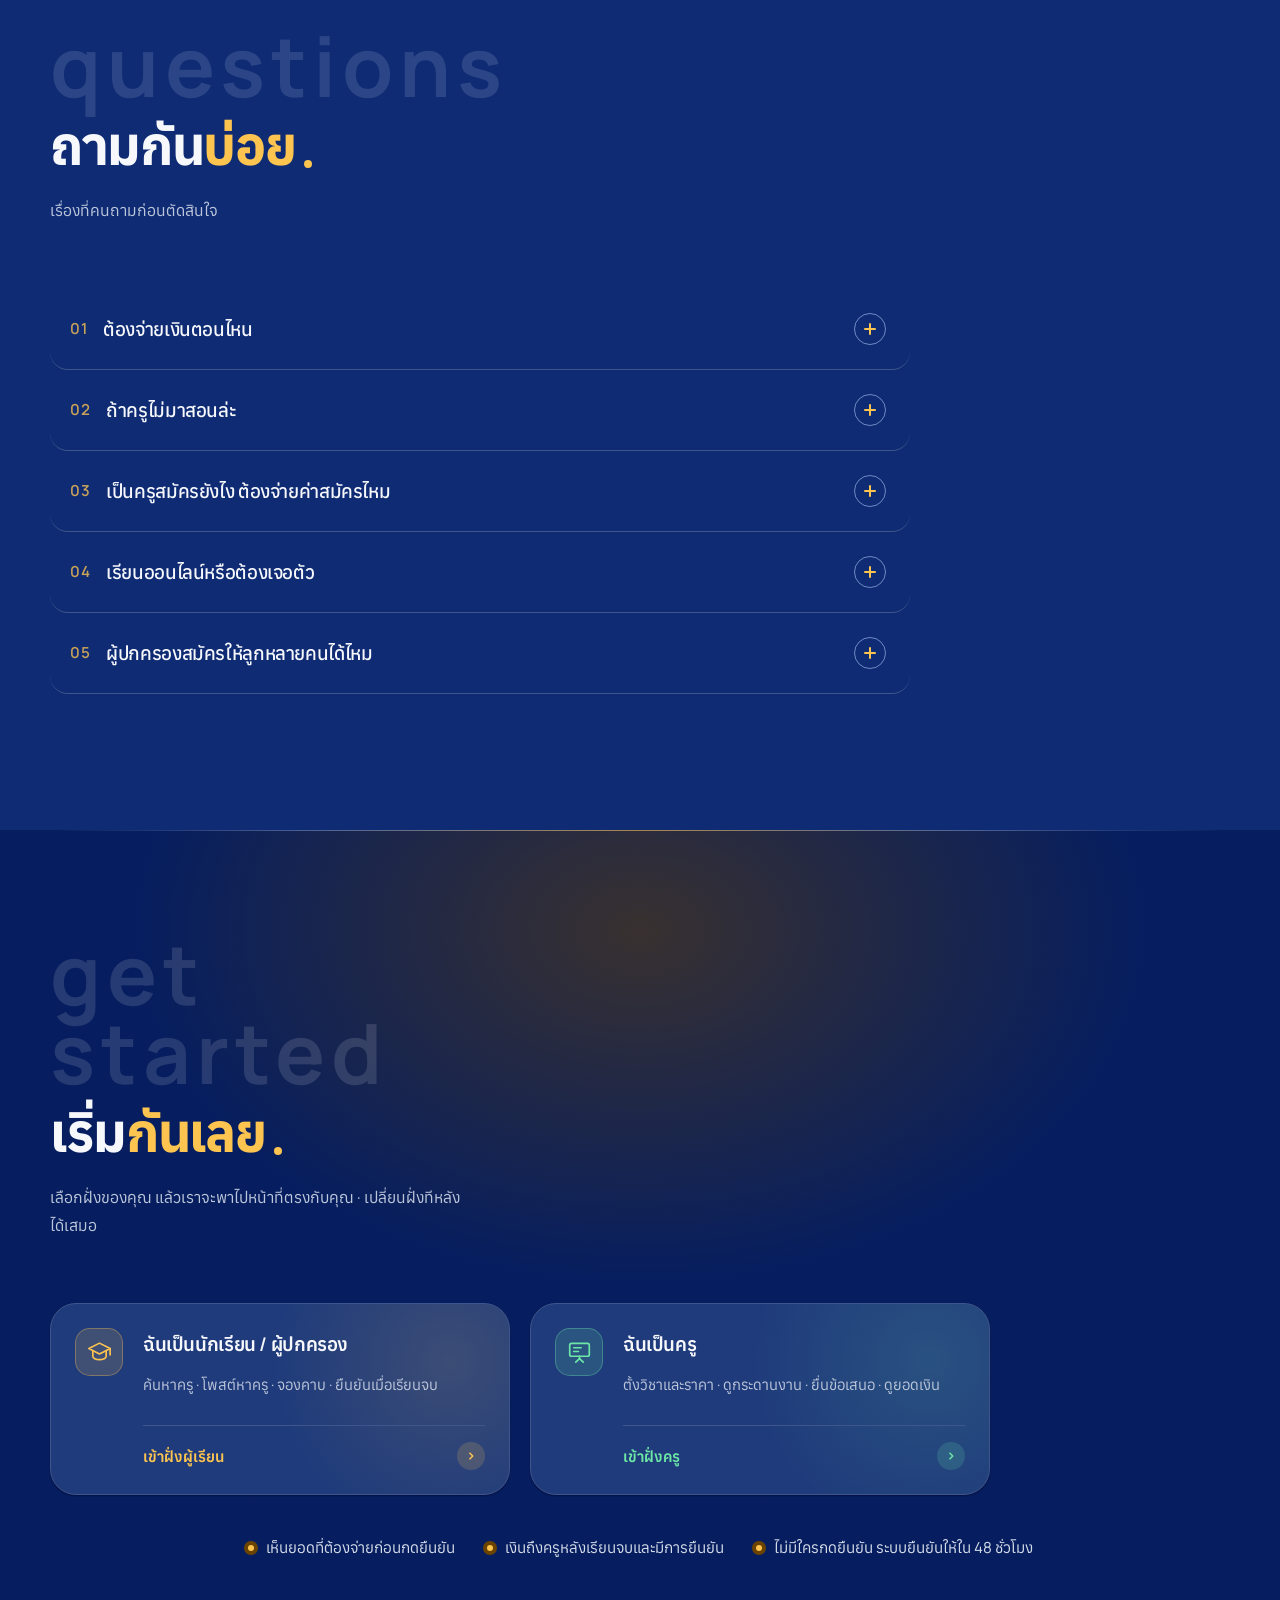
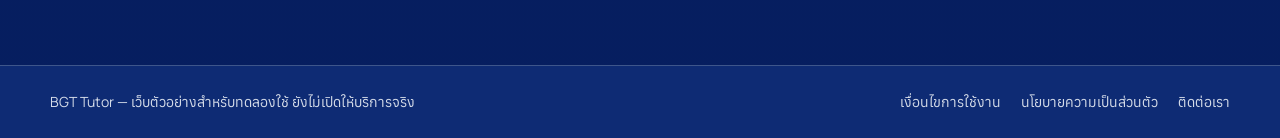
==== commit 40d2886e: "โลโก้ทั้งเว็บเหลือชุดเดียว (shared/logo.css) Co-Authored-By: Claude Opus 5 <noreply@anthropic.com>" ====
--- a/index.html
+++ b/index.html
@@ -33,6 +33,7 @@
 <link rel="preconnect" href="https://fonts.gstatic.com" crossorigin>
 <link href="https://fonts.googleapis.com/css2?family=Anuphan:wght@300..700&family=Manrope:wght@300..800&display=swap" rel="stylesheet">
 <link rel="stylesheet" href="shared/tokens.css">
+<link rel="stylesheet" href="shared/logo.css">
 <style>
 /* Hallmark · pre-emit critique: P5 H5 E5 S5 R4 V5
  * genre: atmospheric x modern-minimal · macrostructure: Marquee Hero + Feature Stack (แผ่นเรียง)
@@ -178,14 +179,6 @@
 }
 .nav.is-stuck .pill{box-shadow:0 6px 18px -8px oklch(12% .09 264/.75);border-color:oklch(64% .09 264)}
 @media(max-width:430px){.pill{width:min(1180px,100% - 28px);border-radius:var(--r-lg)}}
-.logo{display:flex;align-items:center;gap:10px;text-decoration:none;font-weight:500;min-height:44px}
-.logo-mark{
-  width:34px;height:34px;border-radius:10px;flex:none;
-  background:oklch(85% .145 82);color:oklch(24% .06 70);
-  display:grid;place-items:center;font-family:var(--f-display);font-weight:600;font-size:18px;
-  box-shadow:0 0 18px -4px oklch(80% .135 72/.55);
-}
-.logo-text{font-family:var(--f-display);font-weight:500;font-size:1.2rem;letter-spacing:-.01em}
 .nav-links{margin-inline-start:auto;display:flex;align-items:center;gap:var(--s2) var(--s5);
   font-size:.9rem;flex-wrap:wrap;justify-content:flex-end}
 .nav-links a{
@@ -925,7 +918,7 @@
 
 <header class="nav" id="nav">
   <div class="pill">
-    <a class="logo" href="index.html">
+    <a class="logo logo--on-dark" href="index.html">
       <span class="logo-mark" aria-hidden="true">B</span>
       <span class="logo-text">BGT Tutor</span>
     </a>
--- a/shared/logo.css
+++ b/shared/logo.css
@@ -0,0 +1,44 @@
+/* logo.css — โลโก้ BGT Tutor ชุดเดียวของทั้งเว็บ
+ * สร้าง 2026-09-06 · Owner สั่ง: "logo BGT Tutor ของหน้าครู กับ นักเรียน สีและขนาดต่างกันครับ งานไม่เนียบเลย"
+ *                                "จริง ๆ ต่างกันทุกหน้าเลย ... ควรจะอิงหน้า landing page ไปก่อน"
+ *
+ * 🔴 ทำไมต้องมีไฟล์นี้: `.logo` / `.logo-mark` เคยถูกประกาศซ้ำ "ในทุกหน้า หน้าละชุด"
+ *    ไม่มีใครเป็นต้นฉบับ -> แก้หน้าไหนก็เพี้ยนเฉพาะหน้านั้น สะสมจนกลายเป็น 5 แบบ
+ *    (วัดจริงในเบราว์เซอร์ 2026-09-06 ก่อนแก้ — ไม่ได้เดาจากโค้ด):
+ *      A `index.html`             ตัวอักษร 16px/500 · กรอบ 34px มุม 10px · พื้น oklch(85% .145 82)
+ *      B `login.html`             ตัวอักษร 16px/500 · กรอบ 34px มุม  9px · พื้น oklch(54% .135 68)
+ *      C 10 หน้าแอป               ตัวอักษร 19px/700 · กรอบ 32px มุม  8px · พื้น oklch(54% .135 68)
+ *      D `teacher-settings.html`  ตัวอักษร 16.8px/700 · กรอบ 32px มุม 9px
+ *      E `teacher-earnings.html`  ตัวอักษร 16px/700 · กรอบ **28px** · พื้น **oklch(46% .09 72)** สีคนละตัวไปเลย
+ *
+ * 🔴 กติกาต่อจากนี้: ห้ามประกาศ `.logo` / `.logo-mark` / `.logo-text` ในหน้าใดหน้าหนึ่งอีก
+ *    อยากได้ขนาดอื่นให้เพิ่ม modifier ที่ไฟล์นี้ (เช่น .logo--sm) แล้วไปติดคลาสที่หน้านั้น
+ *    `tools/check.mjs` ข้อ 12 คอยจับให้ว่ามีหน้าไหนแอบประกาศซ้ำอีกไหม
+ */
+
+/* ── ทรงมาตรฐาน: ยึดหน้า landing ตามที่ Owner สั่ง ──
+   กรอบ 34px · มุม 10px · ระยะห่าง 10px · ตัวอักษร 1.2rem น้ำหนัก 500 ฟอนต์หัวเรื่อง
+   min-height 44px = เป้ากดขั้นต่ำบนมือถือ (มีอยู่แล้วในหน้า landing เก็บไว้) */
+.logo{
+  display:flex;align-items:center;gap:10px;min-height:44px;
+  text-decoration:none;color:var(--color-ink);
+  font-family:var(--font-display);font-size:1.2rem;font-weight:500;letter-spacing:-.01em;line-height:1;
+}
+.logo-text{font:inherit;letter-spacing:inherit}
+
+.logo-mark{
+  flex:none;width:34px;height:34px;border-radius:10px;
+  display:grid;place-items:center;
+  background:var(--color-accent);color:var(--color-accent-ink);
+  font-family:var(--font-display);font-weight:600;font-size:18px;line-height:1;
+}
+
+/* ── บนแถบสีเข้ม (แถบบนของหน้า landing) ──
+   🔴 ที่นี่ห้ามใช้สีเดียวกับพื้นสว่าง: ตัวหนังสือ --color-ink เป็นหมึกเข้ม อ่านไม่ออกบนพื้นเข้ม
+      ส่วนตัวกรอบใช้อำพันอ่อน = ทรงเดิมของ landing ที่ Owner ออกแบบไว้ให้เด่นบนพื้นน้ำเงินเข้ม
+   ทรง (ขนาด/มุม/ฟอนต์/น้ำหนัก) ยังเป็นชุดเดียวกับทุกหน้า เปลี่ยนแค่สีตามพื้นหลัง */
+.logo--on-dark{color:oklch(98% .005 260)}
+.logo--on-dark .logo-mark{
+  background:oklch(85% .145 82);color:oklch(24% .06 70);
+  box-shadow:0 0 18px -4px oklch(80% .135 72/.55);
+}
